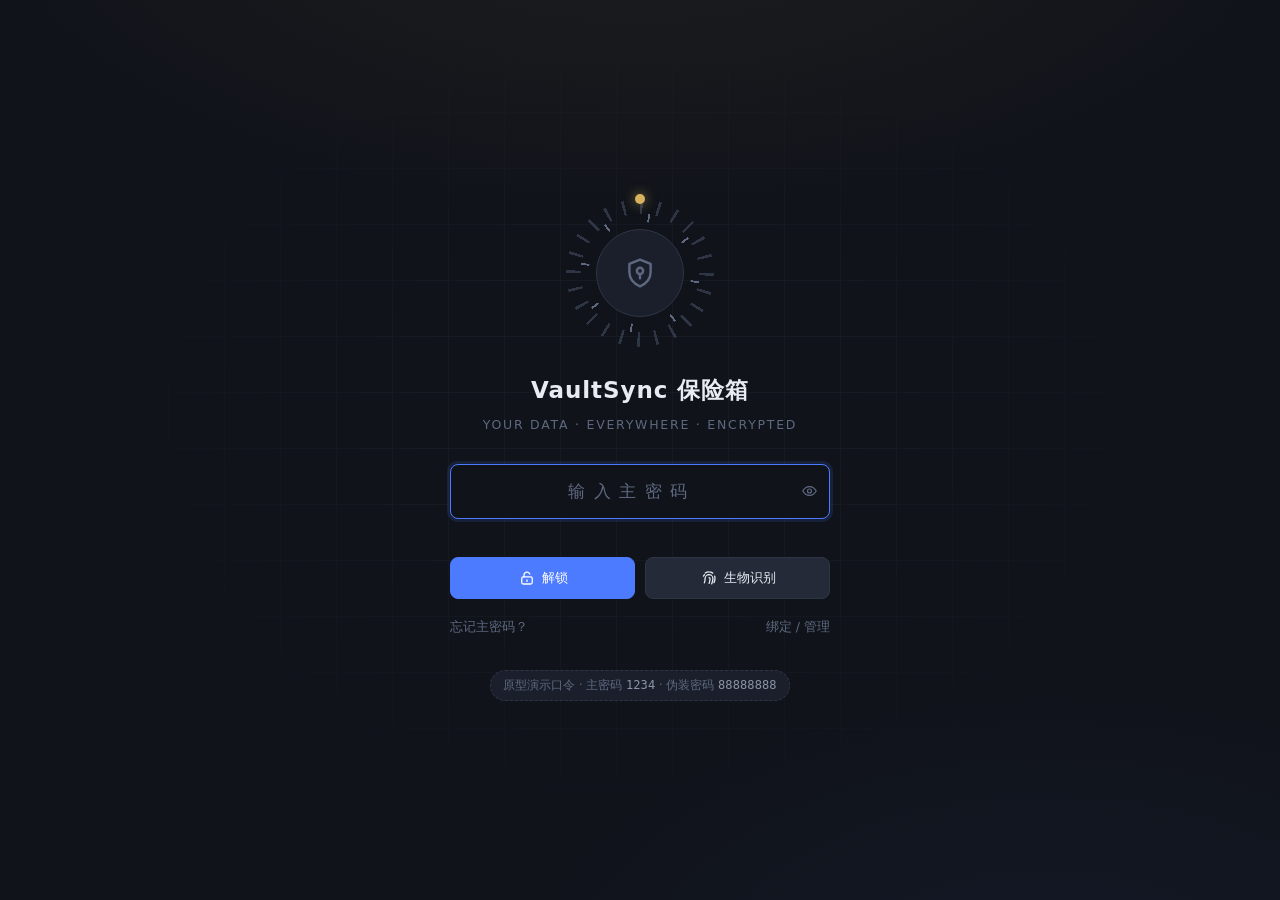
==== prototype/index.html @ 481bcc01 "feat(prototype): 桌面端高保真原型（HTML+CSS+JS 纯静态 Mock，53 枚 SVG 图标库）" ====
<!DOCTYPE html>
<html lang="zh-CN">
<head>
<meta charset="UTF-8">
<meta name="viewport" content="width=device-width, initial-scale=1.0">
<title>VaultSync · 桌面端原型</title>
<link rel="stylesheet" href="styles.css">
</head>
<body data-theme="dark">

<!-- ============ 图标库（线性风格） ============ -->
<svg xmlns="http://www.w3.org/2000/svg" style="display:none">
  <defs>
    <symbol id="i-logo" viewBox="0 0 24 24" fill="none" stroke="currentColor" stroke-width="1.7" stroke-linecap="round" stroke-linejoin="round"><path d="M12 2.5 4.5 5.5v6c0 4.6 3.2 8 7.5 10 4.3-2 7.5-5.4 7.5-10v-6L12 2.5z"/><circle cx="12" cy="10.5" r="2.2"/><path d="M12 12.7v3"/></symbol>
    <symbol id="i-vault" viewBox="0 0 24 24" fill="none" stroke="currentColor" stroke-width="1.7" stroke-linecap="round" stroke-linejoin="round"><rect x="3" y="4" width="18" height="16" rx="2.5"/><circle cx="11" cy="12" r="3.4"/><path d="M11 10.4v1.6l1.2 1.2M18.5 9v6"/></symbol>
    <symbol id="i-devices" viewBox="0 0 24 24" fill="none" stroke="currentColor" stroke-width="1.7" stroke-linecap="round" stroke-linejoin="round"><rect x="3" y="4.5" width="13" height="9.5" rx="1.8"/><path d="M7.5 18h4M9.5 14v4"/><rect x="17" y="9" width="4.5" height="9.5" rx="1.4"/></symbol>
    <symbol id="i-sync" viewBox="0 0 24 24" fill="none" stroke="currentColor" stroke-width="1.7" stroke-linecap="round" stroke-linejoin="round"><path d="M19.5 12a7.5 7.5 0 0 1-13 5.1M4.5 12a7.5 7.5 0 0 1 13-5.1"/><path d="M17.5 3.5v3.4h-3.4M6.5 20.5v-3.4h3.4"/></symbol>
    <symbol id="i-shield" viewBox="0 0 24 24" fill="none" stroke="currentColor" stroke-width="1.7" stroke-linecap="round" stroke-linejoin="round"><path d="M12 2.5 4.5 5.5v6c0 4.6 3.2 8 7.5 10 4.3-2 7.5-5.4 7.5-10v-6L12 2.5z"/><path d="m8.8 11.8 2.2 2.2 4.2-4.4"/></symbol>
    <symbol id="i-gear" viewBox="0 0 24 24" fill="none" stroke="currentColor" stroke-width="1.7" stroke-linecap="round" stroke-linejoin="round"><circle cx="12" cy="12" r="3"/><path d="M19 12a7 7 0 0 0-.14-1.4l2-1.55-2-3.46-2.36.95a7 7 0 0 0-2.42-1.4L13.7 2.6h-3.4l-.38 2.54a7 7 0 0 0-2.42 1.4l-2.36-.95-2 3.46 2 1.55A7 7 0 0 0 5 12c0 .48.05.94.14 1.4l-2 1.55 2 3.46 2.36-.95a7 7 0 0 0 2.42 1.4l.38 2.54h3.4l.38-2.54a7 7 0 0 0 2.42-1.4l2.36.95 2-3.46-2-1.55c.09-.46.14-.92.14-1.4z"/></symbol>
    <symbol id="i-search" viewBox="0 0 24 24" fill="none" stroke="currentColor" stroke-width="1.7" stroke-linecap="round" stroke-linejoin="round"><circle cx="11" cy="11" r="6.5"/><path d="m20 20-4.4-4.4"/></symbol>
    <symbol id="i-grid" viewBox="0 0 24 24" fill="none" stroke="currentColor" stroke-width="1.7" stroke-linejoin="round"><rect x="4" y="4" width="7" height="7" rx="1.4"/><rect x="13" y="4" width="7" height="7" rx="1.4"/><rect x="4" y="13" width="7" height="7" rx="1.4"/><rect x="13" y="13" width="7" height="7" rx="1.4"/></symbol>
    <symbol id="i-list" viewBox="0 0 24 24" fill="none" stroke="currentColor" stroke-width="1.7" stroke-linecap="round"><path d="M9 6h11M9 12h11M9 18h11"/><circle cx="4.6" cy="6" r="1" fill="currentColor" stroke="none"/><circle cx="4.6" cy="12" r="1" fill="currentColor" stroke="none"/><circle cx="4.6" cy="18" r="1" fill="currentColor" stroke="none"/></symbol>
    <symbol id="i-split" viewBox="0 0 24 24" fill="none" stroke="currentColor" stroke-width="1.7" stroke-linejoin="round"><rect x="3.5" y="4.5" width="17" height="15" rx="2"/><path d="M10 4.5v15"/></symbol>
    <symbol id="i-plus" viewBox="0 0 24 24" fill="none" stroke="currentColor" stroke-width="1.7" stroke-linecap="round"><path d="M12 5v14M5 12h14"/></symbol>
    <symbol id="i-dots" viewBox="0 0 24 24" fill="currentColor"><circle cx="5.5" cy="12" r="1.5"/><circle cx="12" cy="12" r="1.5"/><circle cx="18.5" cy="12" r="1.5"/></symbol>
    <symbol id="i-close" viewBox="0 0 24 24" fill="none" stroke="currentColor" stroke-width="1.7" stroke-linecap="round"><path d="m6 6 12 12M18 6 6 18"/></symbol>
    <symbol id="i-check" viewBox="0 0 24 24" fill="none" stroke="currentColor" stroke-width="1.7" stroke-linecap="round" stroke-linejoin="round"><path d="m5 12.5 4.5 4.5L19 7.5"/></symbol>
    <symbol id="i-chev-r" viewBox="0 0 24 24" fill="none" stroke="currentColor" stroke-width="1.7" stroke-linecap="round" stroke-linejoin="round"><path d="m9 5.5 6.5 6.5L9 18.5"/></symbol>
    <symbol id="i-chev-d" viewBox="0 0 24 24" fill="none" stroke="currentColor" stroke-width="1.7" stroke-linecap="round" stroke-linejoin="round"><path d="m5.5 9 6.5 6.5L18.5 9"/></symbol>
    <symbol id="i-up" viewBox="0 0 24 24" fill="none" stroke="currentColor" stroke-width="1.7" stroke-linecap="round" stroke-linejoin="round"><path d="M12 19V5m0 0-6 6m6-6 6 6"/></symbol>
    <symbol id="i-down" viewBox="0 0 24 24" fill="none" stroke="currentColor" stroke-width="1.7" stroke-linecap="round" stroke-linejoin="round"><path d="M12 5v14m0 0 6-6m-6 6-6-6"/></symbol>
    <symbol id="i-lock" viewBox="0 0 24 24" fill="none" stroke="currentColor" stroke-width="1.7" stroke-linecap="round" stroke-linejoin="round"><rect x="5" y="10.5" width="14" height="9.5" rx="2"/><path d="M8 10.5V8a4 4 0 0 1 8 0v2.5M12 14.5v2"/></symbol>
    <symbol id="i-unlock" viewBox="0 0 24 24" fill="none" stroke="currentColor" stroke-width="1.7" stroke-linecap="round" stroke-linejoin="round"><rect x="5" y="10.5" width="14" height="9.5" rx="2"/><path d="M8 10.5V8a4 4 0 0 1 7.8-1.2M12 14.5v2"/></symbol>
    <symbol id="i-key" viewBox="0 0 24 24" fill="none" stroke="currentColor" stroke-width="1.7" stroke-linecap="round" stroke-linejoin="round"><circle cx="8" cy="14" r="4.2"/><path d="m11.2 10.8 8.3-8.3M16 6l2.6 2.6M13.5 8.5l2.3 2.3"/></symbol>
    <symbol id="i-finger" viewBox="0 0 24 24" fill="none" stroke="currentColor" stroke-width="1.7" stroke-linecap="round" stroke-linejoin="round"><path d="M7 5.4A8 8 0 0 1 12 3.8c1.9 0 3.6.64 5 1.7"/><path d="M4.6 9.5A9.4 9.4 0 0 1 6 7.6M19.5 9.6A8 8 0 0 1 20 12c0 2.5-.5 4.4-1.4 6.2"/><path d="M12 7.6c-2.9 0-5.2 2.3-5.2 5.2 0 2-.3 3.9-1 5.6"/><path d="M12 7.6c2.9 0 5.2 2.3 5.2 5.2 0 3-.6 5-1.6 7"/><path d="M12 11.4c.8 0 1.4.6 1.4 1.4 0 2.6-.5 4.6-1.3 6.4"/></symbol>
    <symbol id="i-eye" viewBox="0 0 24 24" fill="none" stroke="currentColor" stroke-width="1.7" stroke-linecap="round" stroke-linejoin="round"><path d="M2.5 12S6 5.8 12 5.8 21.5 12 21.5 12 18 18.2 12 18.2 2.5 12 2.5 12z"/><circle cx="12" cy="12" r="2.8"/></symbol>
    <symbol id="i-eye-off" viewBox="0 0 24 24" fill="none" stroke="currentColor" stroke-width="1.7" stroke-linecap="round" stroke-linejoin="round"><path d="M4 4.5 20 19.5M9.9 6.2A9.6 9.6 0 0 1 12 5.8c6 0 9.5 6.2 9.5 6.2a17 17 0 0 1-3.3 3.9M6 8A16 16 0 0 0 2.5 12S6 18.2 12 18.2c1.2 0 2.3-.25 3.3-.66"/><path d="M9.9 9.9a2.9 2.9 0 0 0 4.1 4.1"/></symbol>
    <symbol id="i-qr" viewBox="0 0 24 24" fill="none" stroke="currentColor" stroke-width="1.7" stroke-linejoin="round"><rect x="4" y="4" width="6.5" height="6.5" rx="1"/><rect x="13.5" y="4" width="6.5" height="6.5" rx="1"/><rect x="4" y="13.5" width="6.5" height="6.5" rx="1"/><path d="M13.5 13.5h3v3h-3zM17.5 17.5h2.5v2.5h-2.5zM13.5 20h1M20 13.5h.5"/></symbol>
    <symbol id="i-file" viewBox="0 0 24 24" fill="none" stroke="currentColor" stroke-width="1.7" stroke-linecap="round" stroke-linejoin="round"><path d="M6 3.5h8L19 8.5v12H6v-17z"/><path d="M13.5 3.5v5.5H19"/></symbol>
    <symbol id="i-folder" viewBox="0 0 24 24" fill="none" stroke="currentColor" stroke-width="1.7" stroke-linecap="round" stroke-linejoin="round"><path d="M3.5 6.5c0-1.1.9-2 2-2h4l2 2.5h7c1.1 0 2 .9 2 2v9c0 1.1-.9 2-2 2h-13c-1.1 0-2-.9-2-2v-11.5z"/></symbol>
    <symbol id="i-img" viewBox="0 0 24 24" fill="none" stroke="currentColor" stroke-width="1.7" stroke-linecap="round" stroke-linejoin="round"><rect x="3.5" y="4.5" width="17" height="15" rx="2"/><circle cx="9" cy="10" r="1.7"/><path d="m5 18 5-5 3.5 3.5L16.5 13l4 4.5"/></symbol>
    <symbol id="i-zip" viewBox="0 0 24 24" fill="none" stroke="currentColor" stroke-width="1.7" stroke-linecap="round" stroke-linejoin="round"><rect x="4" y="3.5" width="16" height="17" rx="2"/><path d="M12 3.5v3m0 2.5v2m0 2.5v1M10.5 16.5h3v3h-3z"/></symbol>
    <symbol id="i-doc" viewBox="0 0 24 24" fill="none" stroke="currentColor" stroke-width="1.7" stroke-linecap="round" stroke-linejoin="round"><path d="M6 3.5h8L19 8.5v12H6v-17z"/><path d="M9 12h6M9 15.5h6M9 8.5h2"/></symbol>
    <symbol id="i-pdf" viewBox="0 0 24 24" fill="none" stroke="currentColor" stroke-width="1.7" stroke-linecap="round" stroke-linejoin="round"><path d="M6 3.5h8L19 8.5v12H6v-17z"/><path d="M9 16.5c2.5-.5 5-2.5 6-6.5.6-2.4-.8-3-1.6-2.2-1.4 1.4.3 5.9 3.1 7.2 1.3.6 2-.2 1.5-1"/></symbol>
    <symbol id="i-video" viewBox="0 0 24 24" fill="none" stroke="currentColor" stroke-width="1.7" stroke-linejoin="round"><rect x="3.5" y="5.5" width="12" height="13" rx="2"/><path d="m15.5 10.5 5-3v9l-5-3"/></symbol>
    <symbol id="i-txt" viewBox="0 0 24 24" fill="none" stroke="currentColor" stroke-width="1.7" stroke-linecap="round" stroke-linejoin="round"><path d="M6 3.5h8L19 8.5v12H6v-17z"/><path d="M9 8.5h6M9 12h6M9 15.5h3.5"/></symbol>
    <symbol id="i-share" viewBox="0 0 24 24" fill="none" stroke="currentColor" stroke-width="1.7" stroke-linecap="round" stroke-linejoin="round"><circle cx="6" cy="12" r="2.6"/><circle cx="17.5" cy="5.5" r="2.6"/><circle cx="17.5" cy="18.5" r="2.6"/><path d="m8.4 10.7 6.8-3.9M8.4 13.3l6.8 3.9"/></symbol>
    <symbol id="i-flame" viewBox="0 0 24 24" fill="none" stroke="currentColor" stroke-width="1.7" stroke-linecap="round" stroke-linejoin="round"><path d="M12 3s5.5 4.2 5.5 9.5a5.5 5.5 0 0 1-11 0c0-2 1-3.9 2.2-5.4.3 1.2 1 2.2 2 2.4C10.2 7.6 10.8 5 12 3z"/><path d="M12 21a5.5 5.5 0 0 1-3.2-1"/></symbol>
    <symbol id="i-trash" viewBox="0 0 24 24" fill="none" stroke="currentColor" stroke-width="1.7" stroke-linecap="round" stroke-linejoin="round"><path d="M4.5 6.5h15M9.5 6.5V5a1.5 1.5 0 0 1 1.5-1.5h2A1.5 1.5 0 0 1 14.5 5v1.5M6.5 6.5 7.4 19a1.8 1.8 0 0 0 1.8 1.6h5.6A1.8 1.8 0 0 0 16.6 19l.9-12.5"/><path d="M10 10.5v6M14 10.5v6"/></symbol>
    <symbol id="i-tag" viewBox="0 0 24 24" fill="none" stroke="currentColor" stroke-width="1.7" stroke-linecap="round" stroke-linejoin="round"><path d="m3.5 12.5 8-8.5H20v8.5l-8.5 8a2 2 0 0 1-2.8 0l-5.2-5.2a2 2 0 0 1 0-2.8z"/><circle cx="15.5" cy="8.5" r="1.4"/></symbol>
    <symbol id="i-clock" viewBox="0 0 24 24" fill="none" stroke="currentColor" stroke-width="1.7" stroke-linecap="round" stroke-linejoin="round"><circle cx="12" cy="12" r="8.5"/><path d="M12 7.5V12l3 2.5"/></symbol>
    <symbol id="i-wifi" viewBox="0 0 24 24" fill="none" stroke="currentColor" stroke-width="1.7" stroke-linecap="round" stroke-linejoin="round"><path d="M4 9.5a12 12 0 0 1 16 0M7 13a8 8 0 0 1 10 0M10 16.5a4 4 0 0 1 4 0"/><circle cx="12" cy="19.3" r="1" fill="currentColor" stroke="none"/></symbol>
    <symbol id="i-bell" viewBox="0 0 24 24" fill="none" stroke="currentColor" stroke-width="1.7" stroke-linecap="round" stroke-linejoin="round"><path d="M6 9.5a6 6 0 0 1 12 0c0 4 1.5 5.5 1.5 5.5h-15S6 13.5 6 9.5z"/><path d="M10 18.5a2 2 0 0 0 4 0"/></symbol>
    <symbol id="i-warn" viewBox="0 0 24 24" fill="none" stroke="currentColor" stroke-width="1.7" stroke-linecap="round" stroke-linejoin="round"><path d="M12 3.5 22 20H2L12 3.5z"/><path d="M12 9.5v5M12 17.2v.3"/></symbol>
    <symbol id="i-oct" viewBox="0 0 24 24" fill="none" stroke="currentColor" stroke-width="1.7" stroke-linecap="round" stroke-linejoin="round"><path d="M8.2 3.5h7.6L20.5 8.2v7.6l-4.7 4.7H8.2l-4.7-4.7V8.2L8.2 3.5z"/><path d="M12 8v4.5M12 15.8v.3"/></symbol>
    <symbol id="i-info" viewBox="0 0 24 24" fill="none" stroke="currentColor" stroke-width="1.7" stroke-linecap="round" stroke-linejoin="round"><circle cx="12" cy="12" r="8.5"/><path d="M12 11v5M12 7.8v.3"/></symbol>
    <symbol id="i-edit" viewBox="0 0 24 24" fill="none" stroke="currentColor" stroke-width="1.7" stroke-linecap="round" stroke-linejoin="round"><path d="M14.5 5.5 18.5 9.5 8.5 19.5H4.5v-4L14.5 5.5zM13 7l4 4"/></symbol>
    <symbol id="i-history" viewBox="0 0 24 24" fill="none" stroke="currentColor" stroke-width="1.7" stroke-linecap="round" stroke-linejoin="round"><path d="M4 12a8 8 0 1 1 2.3 5.6M4 12l-1.5-1.5M4 12l1.5-1.5"/><path d="M12 8v4l2.8 2"/></symbol>
    <symbol id="i-pc" viewBox="0 0 24 24" fill="none" stroke="currentColor" stroke-width="1.7" stroke-linecap="round" stroke-linejoin="round"><rect x="3.5" y="4.5" width="17" height="11" rx="1.8"/><path d="M8.5 19.5h7M12 15.5v4"/></symbol>
    <symbol id="i-phone" viewBox="0 0 24 24" fill="none" stroke="currentColor" stroke-width="1.7" stroke-linecap="round" stroke-linejoin="round"><rect x="7" y="3" width="10" height="18" rx="2.2"/><path d="M11 17.8h2"/></symbol>
    <symbol id="i-drive" viewBox="0 0 24 24" fill="none" stroke="currentColor" stroke-width="1.7" stroke-linecap="round" stroke-linejoin="round"><rect x="4" y="9" width="16" height="7" rx="2"/><path d="M7 4.5h10l3 4.5M4.5 12.5h4M16 12.5h.5"/></symbol>
    <symbol id="i-stego" viewBox="0 0 24 24" fill="none" stroke="currentColor" stroke-width="1.7" stroke-linecap="round" stroke-linejoin="round"><rect x="3.5" y="4.5" width="17" height="15" rx="2"/><circle cx="9" cy="10" r="1.6"/><path d="m5 18 5-5 3.5 3.5L16.5 13l4 4.5"/><path d="M13 6.5h5M13 9h3.5" opacity=".6"/></symbol>
    <symbol id="i-globe" viewBox="0 0 24 24" fill="none" stroke="currentColor" stroke-width="1.7" stroke-linecap="round" stroke-linejoin="round"><circle cx="12" cy="12" r="8.5"/><path d="M3.5 12h17M12 3.5c2.5 2.3 3.8 5.2 3.8 8.5s-1.3 6.2-3.8 8.5c-2.5-2.3-3.8-5.2-3.8-8.5s1.3-6.2 3.8-8.5z"/></symbol>
    <symbol id="i-pause" viewBox="0 0 24 24" fill="none" stroke="currentColor" stroke-width="1.7" stroke-linecap="round"><path d="M9 5.5v13M15 5.5v13"/></symbol>
    <symbol id="i-play" viewBox="0 0 24 24" fill="none" stroke="currentColor" stroke-width="1.7" stroke-linejoin="round"><path d="M7.5 5.5v13l10-6.5-10-6.5z"/></symbol>
    <symbol id="i-x" viewBox="0 0 24 24" fill="none" stroke="currentColor" stroke-width="1.7" stroke-linecap="round"><path d="M7 7l10 10M17 7 7 17"/></symbol>
  </defs>
</svg>

<!-- ============ 锁屏 ============ -->
<div class="screen on" id="scr-lock">
  <div class="lock" id="lockBox">
    <div class="lock-core">
      <div class="dial">
        <div class="notch"></div>
        <div class="ring"></div>
        <div class="ring2"></div>
        <div class="core"><svg><use href="#i-logo"/></svg></div>
      </div>
      <h1>VaultSync 保险箱</h1>
      <div class="slogan">Your Data · Everywhere · Encrypted</div>
      <div class="pw-wrap">
        <input class="input" id="lockPw" type="password" placeholder="输入主密码" autocomplete="off">
        <svg class="eye" id="lockEye"><use href="#i-eye"/></svg>
      </div>
      <div class="err" id="lockErr"></div>
      <div class="actions">
        <button class="btn primary" id="btnUnlock"><svg class="ic"><use href="#i-unlock"/></svg>解锁</button>
        <button class="btn" id="btnBio" title="生物识别解锁（Windows Hello）"><svg class="ic"><use href="#i-finger"/></svg>生物识别</button>
      </div>
      <div class="aux">
        <button id="btnRecover">忘记主密码？</button>
        <button id="btnManage">绑定 / 管理</button>
      </div>
      <div class="hint-chip">原型演示口令 · 主密码 <span class="mono">1234</span> · 伪装密码 <span class="mono">88888888</span></div>
    </div>
  </div>
</div>

<!-- ============ 主壳层 ============ -->
<div class="screen" id="scr-app">
  <div class="app">
    <!-- 侧边栏 -->
    <aside class="sidebar">
      <div class="side-logo">
        <div class="mark"><svg><use href="#i-logo"/></svg></div>
        <div><b>VaultSync</b><span class="small t3">V0.2 · 桌面端</span></div>
      </div>
      <nav class="side-nav">
        <div class="nav-sec">空间</div>
        <button class="nav-item active" data-page="vault"><svg class="ic"><use href="#i-vault"/></svg><span>保险箱</span></button>
        <button class="nav-item" data-page="devices"><svg class="ic"><use href="#i-devices"/></svg><span>设备</span><em class="nav-badge" id="navDevBadge" style="display:none">1</em></button>
        <button class="nav-item" data-page="sync"><svg class="ic"><use href="#i-sync"/></svg><span>同步</span><em class="nav-badge gold" id="navSyncBadge">1</em></button>
        <div class="nav-sec">管控</div>
        <button class="nav-item" data-page="security"><svg class="ic"><use href="#i-shield"/></svg><span>安全中心</span></button>
        <button class="nav-item hidden" data-page="stego" id="navStego"><svg class="ic"><use href="#i-stego"/></svg><span>隐写术</span></button>
        <button class="nav-item" data-page="settings"><svg class="ic"><use href="#i-gear"/></svg><span>设置</span></button>
      </nav>
      <div class="side-foot">
        <div class="storage">
          <div class="row"><span>加密存储</span><span id="storeTxt">42 GB / 92 GB</span></div>
          <div class="bar"><i id="storeBar"></i></div>
        </div>
        <button class="btn ghost sm block" id="btnLockNow"><svg class="ic"><use href="#i-lock"/></svg>立即锁定</button>
      </div>
    </aside>

    <!-- 主内容 -->
    <div class="main">
      <div class="topbar">
        <div class="tb-title" id="tbTitle">保险箱</div>
        <div class="tb-crumbs" id="tbCrumbs"></div>
        <div class="tb-spacer"></div>
        <div class="tb-search only-real">
          <svg><use href="#i-search"/></svg>
          <input class="input" id="gSearch" placeholder="搜索文件、标签、全文…" autocomplete="off">
          <kbd>Ctrl K</kbd>
          <div class="search-dd" id="searchDD"></div>
        </div>
        <div style="position:relative">
          <button class="iconbtn" id="btnNotif" title="通知"><svg class="ic"><use href="#i-bell"/></svg></button>
          <span style="position:absolute;top:5px;right:5px;width:7px;height:7px;border-radius:50%;background:var(--danger);display:none" id="notifDot"></span>
          <div class="dd" id="notifDD">
            <div class="dd-h"><span>通知</span><button class="small t2" id="btnNotifClear">全部已读</button></div>
            <div id="notifList"></div>
          </div>
        </div>
      </div>

      <div class="content">
        <!-- ========== 保险箱 ========== -->
        <section class="page active" id="page-vault">
          <div class="toolbar">
            <div class="seg" id="viewSeg">
              <button data-view="grid" class="on"><svg><use href="#i-grid"/></svg>网格</button>
              <button data-view="list"><svg><use href="#i-list"/></svg>列表</button>
              <button data-view="split"><svg><use href="#i-split"/></svg>分栏</button>
            </div>
            <span class="badge info plain" id="selInfo" style="display:none"></span>
            <div class="tb-spacer"></div>
            <select class="select" id="selSort" style="width:130px">
              <option>按修改时间</option><option>按名称</option><option>按大小</option>
            </select>
            <button class="btn ghost" id="btnTags"><svg class="ic"><use href="#i-tag"/></svg>标签</button>
            <button class="btn ghost" id="btnNewFolder"><svg class="ic"><use href="#i-plus"/></svg>新建文件夹</button>
            <button class="btn primary" id="btnImport"><svg class="ic"><use href="#i-up"/></svg>导入文件</button>
          </div>
          <div class="splitwrap">
            <div class="tree" id="tree"></div>
            <div id="vaultMain"></div>
          </div>
        </section>

        <!-- ========== 设备 ========== -->
        <section class="page" id="page-devices">
          <div class="page-h">
            <div><h1>设备</h1><div class="sub" id="devSub">通过端到端加密信道与已配对设备同步</div></div>
            <div class="page-actions">
              <button class="btn ghost" id="btnManualAdd"><svg class="ic"><use href="#i-key"/></svg>手动添加</button>
              <button class="btn primary" id="btnPair"><svg class="ic"><use href="#i-plus"/></svg>配对新设备</button>
            </div>
          </div>
          <div id="pairBannerWrap"></div>
          <div class="dev-list" id="devList"></div>
        </section>

        <!-- ========== 同步 ========== -->
        <section class="page" id="page-sync">
          <div class="page-h">
            <div><h1>同步</h1><div class="sub" id="syncSub">增量同步 · 仅传输差异块</div></div>
            <div class="page-actions">
              <button class="btn ghost" id="btnSyncPause"><svg class="ic"><use href="#i-pause"/></svg>暂停同步</button>
              <button class="btn primary" id="btnSyncNow"><svg class="ic"><use href="#i-sync"/></svg>立即同步</button>
            </div>
          </div>
          <div id="syncStats" class="statgrid"></div>
          <div class="card">
            <div class="card-h"><h3>传输队列</h3><span class="small t3" id="xferSummary"></span></div>
            <div class="card-b" style="padding-top:4px">
              <div class="queuesec">进行中</div>
              <div class="xfer-list" id="xferActive"></div>
              <div class="queuesec">等待中</div>
              <div class="xfer-list" id="xferWaiting"></div>
              <div class="queuesec" style="color:var(--warn)">冲突</div>
              <div class="xfer-list" id="xferConflict"></div>
            </div>
          </div>
        </section>

        <!-- ========== 安全中心 ========== -->
        <section class="page" id="page-security">
          <div class="page-h">
            <div><h1>安全中心</h1><div class="sub">审计 · 检测 · 应急响应</div></div>
            <div class="page-actions"><span class="badge ok" style="font-size:12.5px;padding:5px 13px">整体状态：正常</span></div>
          </div>
          <div class="secgrid" id="detectGrid"></div>
          <div class="card" style="margin-bottom:var(--sp-4)">
            <div class="card-h">
              <h3>审计日志</h3>
              <div style="display:flex;gap:8px">
                <button class="btn ghost sm" id="btnAuditVerify"><svg class="ic"><use href="#i-check"/></svg>校验审计链</button>
                <button class="btn ghost sm" id="btnAuditExport"><svg class="ic"><use href="#i-share"/></svg>导出</button>
              </div>
            </div>
            <div class="card-b">
              <div class="audit-filters" id="auditChips"></div>
              <table class="audit-table">
                <thead><tr><th style="width:150px">时间</th><th style="width:90px">类别</th><th>动作 / 对象</th><th style="width:110px">来源设备</th><th style="width:80px">结果</th><th style="width:130px">链哈希</th></tr></thead>
                <tbody id="auditBody"></tbody>
              </table>
            </div>
          </div>
          <div class="secgrid" style="grid-template-columns:1fr 1fr">
            <div class="card pad stego-card" id="stegoCard">
              <div style="display:flex;align-items:center;gap:12px">
                <div class="modal-head" style="padding:0"><div class="mic enc"><svg><use href="#i-stego"/></svg></div></div>
                <div style="flex:1"><b style="font-size:13.5px">隐写术引擎</b><div class="small t2" id="stegoStateTxt">默认隐藏 · 图片 LSB 隐蔽存储</div></div>
                <button class="btn sm" id="btnStegoEnable">启用</button>
              </div>
            </div>
            <div class="card pad wipe-card">
              <div style="display:flex;align-items:center;gap:12px">
                <div class="modal-head" style="padding:0"><div class="mic danger"><svg><use href="#i-oct"/></svg></div></div>
                <div style="flex:1"><b style="font-size:13.5px">紧急销毁</b><div class="small t2">本地 / 远程 / 全设备联动 · 加密擦除</div></div>
                <button class="btn danger sm" id="btnWipe">立即销毁</button>
              </div>
            </div>
          </div>
        </section>

        <!-- ========== 隐写术 ========== -->
        <section class="page" id="page-stego">
          <div class="page-h">
            <div><h1>隐写术引擎</h1><div class="sub">加密之上的隐蔽 · AES-256-GCM 密文嵌入图片 LSB</div></div>
            <div class="page-actions"><span class="badge enc">已启用</span></div>
          </div>
          <div class="stego-grid">
            <div class="stego-tile" id="tileEmbed">
              <div class="tic"><svg><use href="#i-img"/></svg></div>
              <b>隐写导入（嵌入）</b>
              <p>将保险箱中已加密的文件嵌入普通图片，图片外观无可见变化。</p>
            </div>
            <div class="stego-tile" id="tileExtract">
              <div class="tic"><svg><use href="#i-search"/></svg></div>
              <b>隐写提取（取出）</b>
              <p>从携带隐藏数据的图片中提取密文帧，解密还原原始文件。</p>
            </div>
          </div>
          <div class="card pad" style="margin-top:var(--sp-3)">
            <b style="font-size:13.5px">容量参考</b>
            <div class="small t2" style="margin:4px 0 10px">1920×1080 图片约可承载 760 KB 密文；更大文件自动分割嵌入多张图片。</div>
            <div class="cap-wall" id="capWall"></div>
            <div class="legend" style="margin-top:8px"><span><i style="background:var(--enc)"></i>已用容量</span><span><i style="background:var(--enc-soft)"></i>单图剩余</span><span><i style="background:var(--surface-alt)"></i>未使用图片</span></div>
          </div>
        </section>

        <!-- ========== 设置 ========== -->
        <section class="page" id="page-settings">
          <div class="page-h"><div><h1>设置</h1><div class="sub">安全 · 落锁 · 同步 · 外观</div></div></div>

          <div class="acc open">
            <button class="acc-head"><div class="aic"><svg><use href="#i-key"/></svg></div><div><b>主密码管理</b><span class="small">修改密码仅重新包装主密钥，数据零重加密</span></div><svg class="ic chev"><use href="#i-chev-r"/></svg></button>
            <div class="acc-body">
              <div class="row-setting"><div class="rs-main"><b>修改主密码</b><span class="small">毫秒级完成，不影响已加密文件与同步</span></div><button class="btn sm" id="btnChangePw">修改</button></div>
              <div class="row-setting"><div class="rs-main"><b>忘记主密码</b><span class="small">安全重置流程，需已配对设备授权</span></div><button class="btn sm ghost" id="btnRecoverCfg">查看流程</button></div>
            </div>
          </div>

          <div class="acc">
            <button class="acc-head"><div class="aic"><svg><use href="#i-finger"/></svg></div><div><b>生物识别</b><span class="small" id="bioStateTxt">未绑定 · 主密码始终可用</span></div><svg class="ic chev"><use href="#i-chev-r"/></svg></button>
            <div class="acc-body">
              <div class="row-setting"><div class="rs-main"><b>Windows Hello 指纹</b><span class="small">密钥由平台安全区托管，本应用不接触生物特征</span></div><label class="switch"><input type="checkbox" id="swBio"><span class="track"></span><span class="thumb"></span></label></div>
              <div class="modal-note warn" style="margin-top:10px"><svg><use href="#i-warn"/></svg><span>安全区重置后生物识别副本自动失效，主密码路径不受影响。</span></div>
            </div>
          </div>

          <div class="acc">
            <button class="acc-head"><div class="aic"><svg><use href="#i-clock"/></svg></div><div><b>自动落锁</b><span class="small">空闲 / 离开应用 / 锁屏 / 异地检测</span></div><svg class="ic chev"><use href="#i-chev-r"/></svg></button>
            <div class="acc-body">
              <div class="row-setting"><div class="rs-main"><b>空闲超时</b><span class="small">无操作后自动锁定</span></div>
                <select class="select"><option>1 分钟</option><option selected>5 分钟</option><option>15 分钟</option><option>30 分钟</option></select></div>
              <div class="row-setting"><div class="rs-main"><b>离开应用立即锁定</b></div><label class="switch"><input type="checkbox" checked><span class="track"></span><span class="thumb"></span></label></div>
              <div class="row-setting"><div class="rs-main"><b>系统锁屏时锁定</b></div><label class="switch"><input type="checkbox" checked><span class="track"></span><span class="thumb"></span></label></div>
              <div class="row-setting"><div class="rs-main"><b>异地检测异常时锁定</b><span class="small">联动安全中心告警</span></div><label class="switch"><input type="checkbox" checked><span class="track"></span><span class="thumb"></span></label></div>
            </div>
          </div>

          <div class="acc">
            <button class="acc-head"><div class="aic"><svg><use href="#i-eye-off"/></svg></div><div><b>伪装入口</b><span class="small">胁迫场景下输入伪装密码进入独立伪空间</span></div><svg class="ic chev"><use href="#i-chev-r"/></svg></button>
            <div class="acc-body">
              <div class="row-setting"><div class="rs-main"><b>伪装密码</b><span class="small" id="dummyStateTxt">未设置</span></div><button class="btn sm" id="btnDummyCfg">配置</button></div>
              <div class="row-setting"><div class="rs-main"><b>伪空间</b><span class="small">独立主密钥与保险箱文件，结构与真空间一致</span></div><button class="btn sm ghost" id="btnEnterDummy">进入演示</button></div>
              <div class="modal-note info" style="margin-top:10px"><svg><use href="#i-info"/></svg><span>进入伪空间仅记录"进入了挂锁门"，不泄露真伪判断。</span></div>
            </div>
          </div>

          <div class="acc">
            <button class="acc-head"><div class="aic"><svg><use href="#i-sync"/></svg></div><div><b>同步策略</b><span class="small" id="policyStateTxt">时段 09:00–18:00 · WiFi 仅同步大文件</span></div><svg class="ic chev"><use href="#i-chev-r"/></svg></button>
            <div class="acc-body">
              <div class="row-setting"><div class="rs-main"><b>带宽 / 时段 / 过滤</b><span class="small">选择性同步：文件夹、大小、网络、设备</span></div><button class="btn sm" id="btnPolicyCfg">配置</button></div>
            </div>
          </div>

          <div class="acc">
            <button class="acc-head"><div class="aic"><svg><use href="#i-globe"/></svg></div><div><b>外观与语言</b><span class="small">主题 · 语言</span></div><svg class="ic chev"><use href="#i-chev-r"/></svg></button>
            <div class="acc-body">
              <div class="row-setting"><div class="rs-main"><b>主题</b></div>
                <select class="select" id="selTheme"><option value="dark" selected>深色（默认）</option><option value="light">浅色</option></select></div>
              <div class="row-setting"><div class="rs-main"><b>语言</b></div>
                <select class="select"><option selected>简体中文</option><option>English</option></select></div>
            </div>
          </div>

          <div class="acc">
            <button class="acc-head"><div class="aic"><svg><use href="#i-info"/></svg></div><div><b>关于</b><span class="small">版本与设计文档</span></div><svg class="ic chev"><use href="#i-chev-r"/></svg></button>
            <div class="acc-body">
              <div class="kv" style="margin-bottom:0">
                <dt>版本</dt><dd>V0.2 原型（HTML 演示）</dd>
                <dt>引擎</dt><dd>vault-core / vault-crypto <span class="t3">（本原型未接入）</span></dd>
                <dt>设计文档</dt><dd class="mono">docs/03-前端设计.md</dd>
              </div>
            </div>
          </div>
        </section>
      </div>
    </div>
  </div>
</div>

<!-- ============ 弹窗：文件详情 ============ -->
<div class="overlay" id="ov-fileinfo"><div class="modal lg" id="m-fileinfo">
  <div class="modal-head"><div class="mic blue" id="dfMic"><svg><use href="#i-file"/></svg></div><div><h2 id="dfName">文件</h2><p id="dfSub"></p></div><button class="iconbtn" data-close><svg class="ic"><use href="#i-close"/></svg></button></div>
  <div class="modal-body">
    <div class="preview-box" id="dfPreview"><svg><use href="#i-img"/></svg><span class="small">加密缩略图 · 解锁后解密预览</span></div>
    <dl class="kv" id="dfKv"></dl>
    <div class="m-sec">标签</div>
    <div class="chip-row" id="dfTags"></div>
    <div class="m-sec">加密信息</div>
    <dl class="kv" id="dfEnc"></dl>
  </div>
  <div class="modal-foot" style="flex-wrap:wrap">
    <button class="btn primary sm" data-act="preview" data-fileonly><svg class="ic"><use href="#i-eye"/></svg>预览</button>
    <button class="btn sm" data-act="export" data-fileonly><svg class="ic"><use href="#i-down"/></svg>导出</button>
    <button class="btn sm" data-act="burn" data-fileonly><svg class="ic"><use href="#i-flame"/></svg>阅后即焚</button>
    <button class="btn sm" data-act="embed" data-fileonly><svg class="ic"><use href="#i-stego"/></svg>隐写嵌入</button>
    <button class="btn sm ghost" data-act="rename"><svg class="ic"><use href="#i-edit"/></svg>重命名</button>
    <button class="btn sm ghost" data-act="tag"><svg class="ic"><use href="#i-tag"/></svg>标签</button>
    <button class="btn sm danger-ghost" data-act="wipe"><svg class="ic"><use href="#i-trash"/></svg>安全擦除</button>
  </div>
</div></div>

<!-- ============ 弹窗：设备详情 ============ -->
<div class="overlay" id="ov-devinfo"><div class="modal md" id="m-devinfo">
  <div class="modal-head"><div class="mic blue"><svg><use href="#i-pc"/></svg></div><div><h2 id="dvName">设备</h2><p>设备详情与信道状态</p></div><button class="iconbtn" data-close><svg class="ic"><use href="#i-close"/></svg></button></div>
  <div class="modal-body">
    <dl class="kv" id="dvKv"></dl>
    <div class="m-sec">信道</div>
    <dl class="kv" id="dvChan"></dl>
    <div class="modal-note info"><svg><use href="#i-info"/></svg><span>传输信道 Noise 协议加密，数据块再经文件密钥 AEAD 加密，双保险。</span></div>
  </div>
  <div class="modal-foot">
    <button class="btn primary sm" id="btnDevSync"><svg class="ic"><use href="#i-sync"/></svg>立即同步</button>
    <button class="btn sm danger-ghost only-real" id="btnDevRemoteWipe"><svg class="ic"><use href="#i-oct"/></svg>远程销毁此设备</button>
    <button class="btn sm danger-ghost only-real" id="btnDevUnpair">解除配对</button>
  </div>
</div></div>

<!-- ============ 弹窗：单文件同步详情 ============ -->
<div class="overlay" id="ov-syncinfo"><div class="modal md" id="m-syncinfo">
  <div class="modal-head"><div class="mic blue"><svg><use href="#i-sync"/></svg></div><div><h2 id="dsName">同步详情</h2><p>块级增量传输</p></div><button class="iconbtn" data-close><svg class="ic"><use href="#i-close"/></svg></button></div>
  <div class="modal-body">
    <dl class="kv" id="dsKv"></dl>
    <div class="m-sec">块级增量（CDC · 平均 64KB）</div>
    <div class="blkgrid" id="dsBlocks"></div>
    <div class="legend" style="margin-top:6px"><span><i style="background:var(--ok)"></i>已传输校验</span><span><i style="background:var(--blue)"></i>传输中</span><span><i style="background:var(--surface-hover)"></i>对端已有 · 跳过</span><span><i style="background:var(--surface-alt)"></i>待传输</span></div>
    <div class="m-sec">断点续传</div>
    <div class="small t2" id="dsResume">—</div>
  </div>
</div></div>

<!-- ============ 弹窗：审计详情 ============ -->
<div class="overlay" id="ov-auditinfo"><div class="modal md" id="m-auditinfo">
  <div class="modal-head"><div class="mic gold"><svg><use href="#i-history"/></svg></div><div><h2>审计条目</h2><p>链式哈希防篡改</p></div><button class="iconbtn" data-close><svg class="ic"><use href="#i-close"/></svg></button></div>
  <div class="modal-body"><dl class="kv" id="daKv"></dl></div>
</div></div>

<!-- ============ 弹窗：导入 ============ -->
<div class="overlay" id="ov-import"><div class="modal md" id="m-import">
  <div class="modal-head"><div class="mic blue"><svg><use href="#i-up"/></svg></div><div><h2>导入文件</h2><p>流式读取 · CDC 分块 · AES-256-GCM 逐块加密</p></div><button class="iconbtn" data-close><svg class="ic"><use href="#i-close"/></svg></button></div>
  <div class="modal-body">
    <div class="dropzone" id="dz"><svg><use href="#i-up"/></svg><div><b>拖放文件到此处</b>，或点击选择</div><div class="small">单文件上限 2 GB · 大文件自动流式处理</div></div>
    <div class="import-queue" id="impQueue"></div>
    <div class="modal-note enc"><svg><use href="#i-lock"/></svg><span>导入完成后立即生成加密缩略图与全文索引（密文落盘）。</span></div>
  </div>
  <div class="modal-foot"><button class="btn ghost" data-close>取消</button><button class="btn primary" id="btnImpStart">选择文件（演示）</button></div>
</div></div>

<!-- ============ 弹窗：新建文件夹 ============ -->
<div class="overlay" id="ov-folder"><div class="modal sm" id="m-folder">
  <div class="modal-head"><div class="mic gold"><svg><use href="#i-folder"/></svg></div><div><h2>新建加密文件夹</h2><p>文件夹独立派生子密钥 FSK</p></div><button class="iconbtn" data-close><svg class="ic"><use href="#i-close"/></svg></button></div>
  <div class="modal-body"><div class="field"><label>名称</label><input class="input" id="inpFolderName" placeholder="例如：合同归档"></div></div>
  <div class="modal-foot"><button class="btn ghost" data-close>取消</button><button class="btn primary" id="btnFolderOk">创建</button></div>
</div></div>

<!-- ============ 弹窗：重命名 ============ -->
<div class="overlay" id="ov-rename"><div class="modal sm" id="m-rename">
  <div class="modal-head"><div class="mic blue"><svg><use href="#i-edit"/></svg></div><div><h2>重命名</h2><p>修改加密元数据中的文件名</p></div><button class="iconbtn" data-close><svg class="ic"><use href="#i-close"/></svg></button></div>
  <div class="modal-body"><div class="field"><label>新名称</label><input class="input" id="inpRename"></div></div>
  <div class="modal-foot"><button class="btn ghost" data-close>取消</button><button class="btn primary" id="btnRenameOk">保存</button></div>
</div></div>

<!-- ============ 弹窗：导出 ============ -->
<div class="overlay" id="ov-export"><div class="modal md" id="m-export">
  <div class="modal-head"><div class="mic blue"><svg><use href="#i-down"/></svg></div><div><h2>导出文件</h2><p>解密输出到明文 · 全程恒定内存</p></div><button class="iconbtn" data-close><svg class="ic"><use href="#i-close"/></svg></button></div>
  <div class="modal-body">
    <dl class="kv" id="exKv"></dl>
    <div class="field"><label>导出到</label><input class="input" id="inpExPath" value="D:\Export"></div>
    <div class="modal-note warn"><svg><use href="#i-warn"/></svg><span>导出产生的明文文件不再受保险箱保护，请自行妥善处理。</span></div>
  </div>
  <div class="modal-foot"><button class="btn ghost" data-close>取消</button><button class="btn primary" id="btnExportOk">解密并导出</button></div>
</div></div>

<!-- ============ 弹窗：安全擦除（单文件） ============ -->
<div class="overlay" id="ov-wipefile"><div class="modal md" id="m-wipefile">
  <div class="modal-head"><div class="mic danger"><svg><use href="#i-trash"/></svg></div><div><h2>安全擦除</h2><p>销毁文件密钥 FSKey 并摘除块清单</p></div><button class="iconbtn" data-close><svg class="ic"><use href="#i-close"/></svg></button></div>
  <div class="modal-body">
    <dl class="kv" id="wfKv"></dl>
    <div class="field"><label>擦除级别</label>
      <label class="radiocard"><input type="radio" name="wflevel" checked><span class="rdot"></span><span><b>加密擦除（推荐）</b><span class="small">密钥销毁后密文不可恢复，SSD 友好</span></span></label>
      <label class="radiocard"><input type="radio" name="wflevel"><span class="rdot"></span><span><b>加密擦除 + 介质覆写</b><span class="small">按介质类型兜底单次覆写 + TRIM</span></span></label>
    </div>
    <div class="field"><label id="wfPhraseLabel">输入文件名以确认</label><input class="input" id="inpWfPhrase" placeholder="输入完整文件名"></div>
    <div class="modal-note danger"><svg><use href="#i-oct"/></svg><span>擦除将同步传播到所有已配对设备，操作会记入审计日志。</span></div>
  </div>
  <div class="modal-foot"><button class="btn ghost" data-close>取消</button><button class="btn danger" id="btnWipeFileOk" disabled>确认擦除</button></div>
</div></div>

<!-- ============ 弹窗：阅后即焚分享 ============ -->
<div class="overlay" id="ov-burn"><div class="modal md" id="m-burn">
  <div class="modal-head"><div class="mic danger"><svg><use href="#i-flame"/></svg></div><div><h2>阅后即焚分享</h2><p>一次性 P2P 会话 · 对端打开后限时自动擦除</p></div><button class="iconbtn" data-close><svg class="ic"><use href="#i-close"/></svg></button></div>
  <div class="modal-body">
    <div class="wizard-pane on" id="burnPane1">
      <dl class="kv" id="burnKv"></dl>
      <div class="field"><label>对端打开后保留时长</label>
        <label class="radiocard"><input type="radio" name="burndur" checked><span class="rdot"></span><span><b>1 分钟</b><span class="small">默认 · 关闭文件亦立即擦除</span></span></label>
        <label class="radiocard"><input type="radio" name="burndur"><span class="rdot"></span><span><b>5 分钟</b></span></label>
      </div>
      <div class="field"><label>发送到</label><select class="select" id="burnTarget"><option>WorkBook-X1（在线）</option><option>Phone-01（离线 · 上线后送达）</option></select></div>
    </div>
    <div class="wizard-pane" id="burnPane2">
      <div class="field"><label>一次性分享会话</label><input class="input mono" id="burnCode" readonly></div>
      <div class="burnline">
        <div class="burnstep" id="bl1"><div class="bcol"><div class="bdot"><svg class="ic"><use href="#i-check"/></svg></div><div class="bline"></div></div><div class="btxt">会话已创建<b class="small t2" style="display:block">密钥仅存在于本次会话</b></div></div>
        <div class="burnstep" id="bl2"><div class="bcol"><div class="bdot"><svg class="ic"><use href="#i-sync"/></svg></div><div class="bline"></div></div><div class="btxt">等待对端接收…<b class="small t2" style="display:block">P2P 直连 · Noise 加密信道</b></div></div>
        <div class="burnstep" id="bl3"><div class="bcol"><div class="bdot"><svg class="ic"><use href="#i-down"/></svg></div><div class="bline"></div></div><div class="btxt">对端已接收并解密<b class="small t2" style="display:block">本端会话随之失效，不可复用</b></div></div>
        <div class="burnstep" id="bl4"><div class="bcol"><div class="bdot"><svg class="ic"><use href="#i-flame"/></svg></div><div class="bline" style="display:none"></div></div><div class="btxt">已阅后焚毁<b class="small t2" style="display:block">对端副本已安全擦除，无残留</b></div></div>
      </div>
    </div>
  </div>
  <div class="modal-foot" id="burnFoot"><button class="btn ghost" data-close>取消</button><button class="btn primary" id="btnBurnCreate">创建分享会话</button></div>
</div></div>

<!-- ============ 弹窗：配对向导 ============ -->
<div class="overlay" id="ov-pair"><div class="modal lg" id="m-pair">
  <div class="modal-head"><div class="mic gold"><svg><use href="#i-qr"/></svg></div><div><h2>配对新设备</h2><p>交换公钥 · 校验指纹 · 双向确认</p></div><button class="iconbtn" data-close><svg class="ic"><use href="#i-close"/></svg></button></div>
  <div class="steps">
    <div class="step cur" id="ps1"><span class="dot">1</span>选择方式</div><div class="step-line"></div>
    <div class="step" id="ps2"><span class="dot">2</span>指纹核验</div><div class="step-line"></div>
    <div class="step" id="ps3"><span class="dot">3</span>完成配对</div>
  </div>
  <div class="modal-body">
    <div class="wizard-pane on" id="pw1">
      <div class="seg" id="pairTabs" style="margin-bottom:14px">
        <button data-pt="qr" class="on"><svg><use href="#i-qr"/></svg>扫码</button>
        <button data-pt="invite"><svg><use href="#i-key"/></svg>邀请码</button>
        <button data-pt="manual"><svg><use href="#i-edit"/></svg>手动输入</button>
      </div>
      <div class="wizard-pane on" id="paneQr">
        <div class="qwrap">
          <div class="qbox" id="qrBox"></div>
          <div class="qmeta">用新设备扫描此二维码<span class="small t3">内容为公钥 + 设备 ID，不含敏感信息</span><span class="mono" id="qrPayload"></span></div>
        </div>
      </div>
      <div class="wizard-pane" id="paneInvite">
        <div class="field"><label>一次性邀请码（10 分钟内有效）</label>
          <input class="input mono" id="inviteCode" readonly style="font-size:16px;letter-spacing:.12em;text-align:center"></div>
        <div class="modal-note info"><svg><use href="#i-info"/></svg><span>在新设备输入此邀请码即可跨网络发起配对，用后即失效。</span></div>
      </div>
      <div class="wizard-pane" id="paneManual">
        <div class="field"><label>对端设备 ID</label><input class="input mono" id="inpDevId" placeholder="vs-8f3a…"></div>
        <div class="field"><label>对端公钥（Base64）</label><textarea class="input mono" id="inpDevKey" rows="3" placeholder="粘贴对端公钥"></textarea></div>
      </div>
    </div>
    <div class="wizard-pane" id="pw2">
      <p class="small t2" style="margin-bottom:4px">请在两台设备上分别核对以下指纹是否一致（公钥哈希前 8 字节）：</p>
      <div class="fpr">
        <div class="card"><div class="lab">本机 · DESKTOP-VAULT</div><div class="mono" id="fprA"></div></div>
        <div class="card"><div class="lab">对端 · LumiaDevice</div><div class="mono" id="fprB"></div></div>
      </div>
      <div class="modal-note warn"><svg><use href="#i-warn"/></svg><span>指纹不一致说明信道可能被劫持（MITM），请拒绝配对。</span></div>
    </div>
    <div class="wizard-pane" id="pw3" style="text-align:center;padding:26px 0">
      <div style="width:64px;height:64px;border-radius:20px;background:var(--ok-soft);color:var(--ok);display:flex;align-items:center;justify-content:center;margin:0 auto 16px"><svg style="width:30px;height:30px"><use href="#i-check"/></svg></div>
      <h2 style="font-size:16px;margin-bottom:6px">配对完成</h2>
      <p class="small t2">已建立长期加密信道 · 双方节点清单已更新 · 已记入审计</p>
    </div>
  </div>
  <div class="modal-foot">
    <button class="btn ghost" data-close>取消</button>
    <button class="btn primary" id="btnPairNext">下一步</button>
    <button class="btn gold" id="btnPairConfirm" style="display:none">指纹一致，确认配对</button>
    <button class="btn primary" id="btnPairDone" style="display:none">完成</button>
  </div>
</div></div>

<!-- ============ 弹窗：解除配对 ============ -->
<div class="overlay" id="ov-unpair"><div class="modal sm" id="m-unpair">
  <div class="modal-head"><div class="mic danger"><svg><use href="#i-x"/></svg></div><div><h2>解除配对</h2><p id="upName"></p></div><button class="iconbtn" data-close><svg class="ic"><use href="#i-close"/></svg></button></div>
  <div class="modal-body">
    <div class="modal-note warn"><svg><use href="#i-warn"/></svg><span>解除后该设备将无法再同步，其本地密文仍保留，可稍后重新配对恢复。</span></div>
  </div>
  <div class="modal-foot"><button class="btn ghost" data-close>取消</button><button class="btn danger" id="btnUnpairOk">解除配对</button></div>
</div></div>

<!-- ============ 弹窗：远程销毁（单设备） ============ -->
<div class="overlay" id="ov-rwipe"><div class="modal md" id="m-rwipe">
  <div class="modal-head"><div class="mic danger"><svg><use href="#i-oct"/></svg></div><div><h2>远程销毁</h2><p id="rwName"></p></div><button class="iconbtn" data-close><svg class="ic"><use href="#i-close"/></svg></button></div>
  <div class="modal-body">
    <div class="modal-note danger" style="margin-bottom:14px"><svg><use href="#i-oct"/></svg><span>将向目标设备签发由本机密钥签名的销毁指令（高优先级信令队列）。设备离线时，将于下次上线后、处理任何其他消息之前执行。</span></div>
    <div class="field"><label>输入 <span class="mono">销毁</span> 以确认</label><input class="input" id="inpRwPhrase" placeholder="销毁"></div>
  </div>
  <div class="modal-foot"><button class="btn ghost" data-close>取消</button><button class="btn danger" id="btnRwOk" disabled>签发销毁指令</button></div>
</div></div>

<!-- ============ 弹窗：冲突解决 ============ -->
<div class="overlay" id="ov-conflict"><div class="modal md" id="m-conflict">
  <div class="modal-head"><div class="mic gold"><svg><use href="#i-warn"/></svg></div><div><h2>解决冲突</h2><p id="cfName"></p></div><button class="iconbtn" data-close><svg class="ic"><use href="#i-close"/></svg></button></div>
  <div class="modal-body">
    <div class="field"><label>两个版本均有加密时间戳副本</label>
      <label class="radiocard"><input type="radio" name="cfv" checked><span class="rdot"></span><span><b>本机版本 · 09-15 10:02</b><span class="small">1.2 MB · 修改于本机</span></span></label>
      <label class="radiocard"><input type="radio" name="cfv"><span class="rdot"></span><span><b>WorkBook 版本 · 09-15 09:47</b><span class="small">1.1 MB · 修改于 WorkBook-X1</span></span></label>
    </div>
    <div class="modal-note info"><svg><use href="#i-info"/></svg><span>策略优先级：删除优先 → 保留多版本（<span class="mono">doc_v1.vault / doc_v2.vault</span>）→ 向量时钟仅辅助判定因果。</span></div>
  </div>
  <div class="modal-foot">
    <button class="btn ghost" id="btnCfBoth">保留两个版本</button>
    <button class="btn primary" id="btnCfPick">使用所选版本</button>
  </div>
</div></div>

<!-- ============ 弹窗：同步策略 ============ -->
<div class="overlay" id="ov-policy"><div class="modal md" id="m-policy">
  <div class="modal-head"><div class="mic blue"><svg><use href="#i-sync"/></svg></div><div><h2>同步策略</h2><p>选择性同步 · 带宽 · 时段</p></div><button class="iconbtn" data-close><svg class="ic"><use href="#i-close"/></svg></button></div>
  <div class="modal-body">
    <div class="row-setting" style="border-bottom:1px solid var(--border-soft);padding:0 0 11px"><div class="rs-main"><b>启用自动同步</b></div><label class="switch"><input type="checkbox" checked><span class="track"></span><span class="thumb"></span></label></div>
    <div class="field" style="margin-top:14px"><label>同步时段</label><input class="input" value="09:00 – 18:00"></div>
    <div style="display:grid;grid-template-columns:1fr 1fr;gap:12px">
      <div class="field"><label>上行限制</label><select class="select"><option>2 MB/s</option><option selected>10 MB/s</option><option>不限</option></select></div>
      <div class="field"><label>下行限制</label><select class="select"><option>800 KB/s</option><option selected>10 MB/s</option><option>不限</option></select></div>
    </div>
    <div class="field"><label>大文件网络策略</label>
      <label class="check"><input type="checkbox" checked><span class="box"><svg viewBox="0 0 24 24" fill="none" stroke-width="3"><use href="#i-check"/></svg></span>大于 1 GB 的文件仅在 WiFi 下自动同步</label>
    </div>
    <div class="field"><label>不同步的文件夹</label>
      <div class="chip-row" id="policyExcludes"><span class="tagchip">临时文件 ×</span><span class="tagchip">cache ×</span></div>
      <div class="tip">点 × 移除；被排除文件夹仅保留本地</div>
    </div>
  </div>
  <div class="modal-foot"><button class="btn ghost" data-close>取消</button><button class="btn primary" id="btnPolicySave">保存策略</button></div>
</div></div>

<!-- ============ 弹窗：修改主密码 ============ -->
<div class="overlay" id="ov-password"><div class="modal md" id="m-password">
  <div class="modal-head"><div class="mic gold"><svg><use href="#i-key"/></svg></div><div><h2>修改主密码</h2><p>仅重新包装 MK · 数据零重加密</p></div><button class="iconbtn" data-close><svg class="ic"><use href="#i-close"/></svg></button></div>
  <div class="modal-body">
    <div class="field"><label>当前主密码</label><input class="input" type="password" id="inpOldPw" autocomplete="off"></div>
    <div class="field"><label>新主密码</label><input class="input" type="password" id="inpNewPw" autocomplete="off">
      <div class="strength" id="pwStrength"><i></i><i></i><i></i><i></i></div>
      <div class="tip" id="pwStrengthTxt">Argon2id 派生 KEK · 建议 ≥ 12 位含大小写与符号</div>
    </div>
    <div class="field"><label>确认新主密码</label><input class="input" type="password" id="inpNewPw2" autocomplete="off"></div>
    <div class="modal-note info"><svg><use href="#i-info"/></svg><span>修改后重新生成 <span class="mono">MK_wrap_pwd</span> 并更换 salt；已配对设备与密文不受影响。</span></div>
  </div>
  <div class="modal-foot"><button class="btn ghost" data-close>取消</button><button class="btn primary" id="btnPwOk">确认修改</button></div>
</div></div>

<!-- ============ 弹窗：伪装入口配置 ============ -->
<div class="overlay" id="ov-dummy"><div class="modal md" id="m-dummy">
  <div class="modal-head"><div class="mic enc"><svg><use href="#i-eye-off"/></svg></div><div><h2>伪装入口</h2><p>独立 MK + 独立保险箱文件，结构与真空间一致</p></div><button class="iconbtn" data-close><svg class="ic"><use href="#i-close"/></svg></button></div>
  <div class="modal-body">
    <div class="field"><label>伪装密码（6–20 位，勿与主密码相同）</label><input class="input" type="password" id="inpDummyPw" autocomplete="off"></div>
    <div class="modal-note enc"><svg><use href="#i-shield"/></svg><span>伪空间为空保险箱，可正常导入文件作为掩护。锁屏输入伪装密码即进入，真实保险箱调用一律拒绝。</span></div>
  </div>
  <div class="modal-foot"><button class="btn ghost" id="btnDummyEnter">进入伪空间演示</button><button class="btn primary" id="btnDummySet">保存</button></div>
</div></div>

<!-- ============ 弹窗：忘记密码 / 安全重置 ============ -->
<div class="overlay" id="ov-recover"><div class="modal md" id="m-recover">
  <div class="modal-head"><div class="mic danger"><svg><use href="#i-key"/></svg></div><div><h2>安全重置主密码</h2><p>密钥轮换与格式迁移 · 见设计文档 07</p></div><button class="iconbtn" data-close><svg class="ic"><use href="#i-close"/></svg></button></div>
  <div class="modal-body">
    <dl class="kv">
      <dt>前置条件</dt><dd>存在一台已配对且在线的设备（持有互信公钥）</dd>
      <dt>方式</dt><dd>已配对设备授权 → 本机生成新 MK 副本 → 重新包装</dd>
      <dt>风险</dt><dd>无已配对设备时无法重置；唯一途径为整机销毁重建</dd>
    </dl>
    <label class="check"><input type="checkbox" id="chkRecover"><span class="box"><svg viewBox="0 0 24 24" fill="none" stroke-width="3"><use href="#i-check"/></svg></span>我了解：无可信设备时数据无法找回</label>
  </div>
  <div class="modal-foot"><button class="btn ghost" data-close>关闭</button><button class="btn primary" id="btnRecoverGo" disabled>向 WorkBook-X1 请求授权</button></div>
</div></div>

<!-- ============ 弹窗：启用隐写 ============ -->
<div class="overlay" id="ov-stego"><div class="modal md" id="m-stego">
  <div class="modal-head"><div class="mic enc"><svg><use href="#i-stego"/></svg></div><div><h2>启用隐写术引擎</h2><p>高级功能 · 默认隐藏</p></div><button class="iconbtn" data-close><svg class="ic"><use href="#i-close"/></svg></button></div>
  <div class="modal-body">
    <div class="modal-note enc" style="margin-bottom:12px"><svg><use href="#i-shield"/></svg><span>将加密文件嵌入图片 LSB（最低有效位）。攻击者即便察觉隐写痕迹，也无法解密原始数据。</span></div>
    <div class="modal-note warn"><svg><use href="#i-warn"/></svg><span>载荷 Magic 标记默认省略以防自曝；启用后导航栏将出现"隐写术"入口并记入审计。</span></div>
  </div>
  <div class="modal-foot"><button class="btn ghost" data-close>取消</button><button class="btn primary" id="btnStegoConfirm">启用</button></div>
</div></div>

<!-- ============ 弹窗：隐写嵌入向导 ============ -->
<div class="overlay" id="ov-embed"><div class="modal lg" id="m-embed">
  <div class="modal-head"><div class="mic enc"><svg><use href="#i-stego"/></svg></div><div><h2>隐写导入（嵌入）</h2><p>密文 → 图片 LSB</p></div><button class="iconbtn" data-close><svg class="ic"><use href="#i-close"/></svg></button></div>
  <div class="steps">
    <div class="step cur" id="es1"><span class="dot">1</span>选择文件</div><div class="step-line"></div>
    <div class="step" id="es2"><span class="dot">2</span>选择载体图片</div><div class="step-line"></div>
    <div class="step" id="es3"><span class="dot">3</span>嵌入</div>
  </div>
  <div class="modal-body">
    <div class="wizard-pane on" id="ew1">
      <div class="field"><label>保险箱内文件</label><select class="select" id="embFile"></select></div>
      <div class="modal-note info"><svg><use href="#i-lock"/></svg><span>嵌入的是已加密密文，Magic 标记默认省略。</span></div>
    </div>
    <div class="wizard-pane" id="ew2">
      <div class="field"><label>载体图片</label><select class="select" id="embCarrier">
        <option value="760">holiday_2026.png · 1920×1080 · 约 760 KB</option>
        <option value="760">wallpaper_4k.png · 3840×2160 · 约 3.0 MB</option>
        <option value="300">avatar.jpg · 1024×1024 · 约 300 KB</option>
      </select></div>
      <div class="small t2" id="embCap">—</div>
    </div>
    <div class="wizard-pane" id="ew3" style="text-align:center;padding:18px 0">
      <div id="embProgWrap"><p class="small t2" style="margin-bottom:12px">正在按位写入像素 LSB…</p><div class="pbar thick gold" style="max-width:340px;margin:0 auto"><i id="embBar"></i></div></div>
      <div id="embDone" style="display:none">
        <div style="width:56px;height:56px;border-radius:18px;background:var(--enc-soft);color:var(--enc);display:flex;align-items:center;justify-content:center;margin:0 auto 12px"><svg style="width:26px;height:26px"><use href="#i-check"/></svg></div>
        <b>嵌入完成</b><p class="small t2" id="embDoneTxt" style="margin-top:4px"></p>
      </div>
    </div>
  </div>
  <div class="modal-foot">
    <button class="btn ghost" data-close>取消</button>
    <button class="btn primary" id="btnEmbNext">下一步</button>
    <button class="btn primary" id="btnEmbDone" style="display:none">完成</button>
  </div>
</div></div>

<!-- ============ 弹窗：隐写提取 ============ -->
<div class="overlay" id="ov-extract"><div class="modal md" id="m-extract">
  <div class="modal-head"><div class="mic enc"><svg><use href="#i-search"/></svg></div><div><h2>隐写提取（取出）</h2><p>LSB 提取 → 解密还原</p></div><button class="iconbtn" data-close><svg class="ic"><use href="#i-close"/></svg></button></div>
  <div class="modal-body">
    <div class="wizard-pane on" id="xw1">
      <div class="field"><label>选择图片</label><select class="select" id="extImage"><option>holiday_2026.png（来自桌面）</option><option>wallpaper_4k.png（来自桌面）</option></select></div>
    </div>
    <div class="wizard-pane" id="xw2" style="text-align:center;padding:18px 0">
      <div id="extProgWrap"><p class="small t2" style="margin-bottom:12px">提取数据帧 → AES-256-GCM 解密 → 完整性终验…</p><div class="pbar thick" style="max-width:340px;margin:0 auto"><i id="extBar"></i></div></div>
      <div id="extDone" style="display:none">
        <div style="width:56px;height:56px;border-radius:18px;background:var(--ok-soft);color:var(--ok);display:flex;align-items:center;justify-content:center;margin:0 auto 12px"><svg style="width:26px;height:26px"><use href="#i-check"/></svg></div>
        <b>还原成功</b><p class="small t2">合同草稿.pdf · 1.2 MB · SHA-256 校验通过<br>已存入保险箱「工作」文件夹</p>
      </div>
    </div>
  </div>
  <div class="modal-foot"><button class="btn ghost" data-close>取消</button><button class="btn primary" id="btnExtGo">开始提取</button><button class="btn primary" id="btnExtDone" style="display:none">完成</button></div>
</div></div>

<!-- ============ 弹窗：导出审计 ============ -->
<div class="overlay" id="ov-audexp"><div class="modal sm" id="m-audexp">
  <div class="modal-head"><div class="mic blue"><svg><use href="#i-share"/></svg></div><div><h2>导出审计日志</h2><p>仅解锁会话内可导出</p></div><button class="iconbtn" data-close><svg class="ic"><use href="#i-close"/></svg></button></div>
  <div class="modal-body">
    <div class="field"><label>格式</label>
      <label class="radiocard"><input type="radio" name="aex" checked><span class="rdot"></span><span><b>加密导出文件（.vaudit）</b><span class="small">专用导出密钥加密 · 含链头哈希</span></span></label>
      <label class="radiocard"><input type="radio" name="aex"><span class="rdot"></span><span><b>明文 CSV（本机已解锁）</b><span class="small">导出事件本身亦记入审计</span></span></label>
    </div>
  </div>
  <div class="modal-foot"><button class="btn ghost" data-close>取消</button><button class="btn primary" id="btnAudExpOk">导出</button></div>
</div></div>

<!-- ============ 弹窗：标签管理 ============ -->
<div class="overlay" id="ov-tag"><div class="modal sm" id="m-tag">
  <div class="modal-head"><div class="mic enc"><svg><use href="#i-tag"/></svg></div><div><h2>标签管理</h2><p id="tagSub">管理当前文件的标签</p></div><button class="iconbtn" data-close><svg class="ic"><use href="#i-close"/></svg></button></div>
  <div class="modal-body">
    <div class="chip-row" id="tagAll" style="margin-bottom:14px"></div>
    <div style="display:flex;gap:8px"><input class="input" id="inpTag" placeholder="新建标签"><button class="btn" id="btnTagAdd">添加</button></div>
  </div>
  <div class="modal-foot"><button class="btn primary" data-close>完成</button></div>
</div></div>

<!-- ============ 弹窗：文件预览 ============ -->
<div class="overlay" id="ov-preview"><div class="modal xl" id="m-preview">
  <div class="modal-head"><div class="mic blue"><svg><use href="#i-eye"/></svg></div><div><h2 id="pvTitle">预览</h2><p id="pvSub"></p></div><button class="iconbtn" data-close><svg class="ic"><use href="#i-close"/></svg></button></div>
  <div class="modal-body">
    <div class="preview-box" style="height:320px"><svg style="width:52px;height:52px"><use href="#i-img"/></svg><span>解密预览（原型占位）</span></div>
    <div class="modal-note info"><svg><use href="#i-info"/></svg><span>预览明文仅存内存缓存，锁定或关闭后立即清零。</span></div>
  </div>
  <div class="modal-foot"><button class="btn ghost" data-close>关闭</button><button class="btn primary" id="btnPvExport">导出</button></div>
</div></div>

<!-- ============ 弹窗：紧急销毁（范围选择） ============ -->
<div class="overlay" id="ov-gwipe"><div class="modal md" id="m-gwipe">
  <div class="modal-head"><div class="mic danger"><svg><use href="#i-oct"/></svg></div><div><h2>紧急销毁</h2><p>加密擦除 · 销毁后无法恢复</p></div><button class="iconbtn" data-close><svg class="ic"><use href="#i-close"/></svg></button></div>
  <div class="modal-body">
    <div class="field"><label>销毁范围</label>
      <label class="radiocard"><input type="radio" name="gw" checked><span class="rdot"></span><span><b>本机销毁</b><span class="small">销毁本机 MK 与全部密钥槽，按介质兜底覆写</span></span></label>
      <label class="radiocard"><input type="radio" name="gw"><span class="rdot"></span><span><b>全设备联动销毁</b><span class="small">签发签名指令经 P2P / 中继全量传播，各设备依次擦除</span></span></label>
    </div>
    <div class="modal-note danger" style="margin-bottom:14px"><svg><use href="#i-warn"/></svg><span>离线设备无法即时收到指令：指令进入其高优先级信令队列，下次上线后、处理任何其他消息之前执行。对"永不上线"的设备，销毁无法保证。</span></div>
    <div class="field"><label>输入 <span class="mono">销毁</span> 以确认</label><input class="input" id="inpGwPhrase" placeholder="销毁"></div>
  </div>
  <div class="modal-foot"><button class="btn ghost" data-close>取消</button><button class="btn danger" id="btnGwGo" disabled>进入销毁流程</button></div>
</div></div>

<!-- ============ 全屏：紧急销毁 ============ -->
<div class="wipefly" id="wipefly">
  <div class="wic"><svg><use href="#i-oct"/></svg></div>
  <h2 id="wipeTitle">正在紧急销毁</h2>
  <div class="wstat" id="wipeStat">销毁密钥槽 MK_wrap_* …</div>
  <div class="pbar thick"><i id="wipeBar"></i></div>
  <div class="small t3">加密擦除 · 销毁后无法恢复 · 本操作不可取消</div>
</div>

<!-- ============ 转场：锁定 ============ -->
<div class="lockfly" id="lockfly"><div class="dial"><div class="notch"></div><div class="ring"></div><div class="ring2"></div><div class="core"><svg><use href="#i-logo"/></svg></div></div></div>

<!-- ============ 右键菜单 ============ -->
<div class="ctxmenu" id="ctxMenu"></div>

<!-- ============ Toast ============ -->
<div class="toasts" id="toasts"></div>

<script src="app.js"></script>
</body>
</html>
---- prototype/styles.css ----
/* ============================================================
   VaultSync 桌面端原型 · 设计系统
   依据 docs/03-前端设计.md Token 规范实现
   ============================================================ */

/* ---------- Tokens ---------- */
:root {
  --font-ui: "Segoe UI Variable Text", "Segoe UI", "PingFang SC", "Noto Sans SC", "Microsoft YaHei", system-ui, sans-serif;
  --font-mono: "Cascadia Code", "JetBrains Mono", "SF Mono", Consolas, monospace;

  --sp-1: 4px; --sp-2: 8px; --sp-3: 12px; --sp-4: 16px; --sp-5: 24px; --sp-6: 32px;
  --r-sm: 8px; --r-md: 12px; --r-lg: 16px;

  --sidebar-w: 232px;
  --topbar-h: 56px;
}

body[data-theme="dark"] {
  --bg: #10131A;
  --surface: #1A1F2B;
  --surface-alt: #242A38;
  --surface-hover: #2A3140;
  --border: #2E3544;
  --border-soft: #262D3B;
  --text: #E8EBF2;
  --text-2: #8A94A6;
  --text-3: #5E6980;
  --gold: #D9B25F;
  --gold-soft: rgba(217, 178, 95, .14);
  --blue: #4C7BFF;
  --blue-soft: rgba(76, 123, 255, .14);
  --ok: #34C77B;
  --ok-soft: rgba(52, 199, 123, .13);
  --warn: #F0A63C;
  --warn-soft: rgba(240, 166, 60, .13);
  --danger: #E55252;
  --danger-soft: rgba(229, 82, 82, .13);
  --enc: #9B7FE0;
  --enc-soft: rgba(155, 127, 224, .15);
  --shadow-1: 0 2px 8px rgba(0,0,0,.28);
  --shadow-2: 0 8px 28px rgba(0,0,0,.42);
  --shadow-3: 0 18px 56px rgba(0,0,0,.55);
  --backdrop: rgba(6, 8, 12, .62);
}

body[data-theme="light"] {
  --bg: #F7F8FA;
  --surface: #FFFFFF;
  --surface-alt: #EEF0F4;
  --surface-hover: #E6E9F0;
  --border: #E3E6EC;
  --border-soft: #EBEEF3;
  --text: #1A2333;
  --text-2: #5A6A7F;
  --text-3: #93A0B2;
  --gold: #B98F2E;
  --gold-soft: rgba(199, 162, 74, .16);
  --blue: #2050E0;
  --blue-soft: rgba(32, 80, 224, .1);
  --ok: #1E9B5A;
  --ok-soft: rgba(30, 155, 90, .11);
  --warn: #D9820B;
  --warn-soft: rgba(217, 130, 11, .12);
  --danger: #C53A3A;
  --danger-soft: rgba(197, 58, 58, .1);
  --enc: #7A5CC0;
  --enc-soft: rgba(122, 92, 192, .12);
  --shadow-1: 0 2px 8px rgba(26,35,51,.08);
  --shadow-2: 0 8px 28px rgba(26,35,51,.13);
  --shadow-3: 0 18px 56px rgba(26,35,51,.2);
  --backdrop: rgba(26, 35, 51, .38);
}

/* ---------- Reset / Base ---------- */
* { box-sizing: border-box; margin: 0; padding: 0; }
html, body { height: 100%; }
body {
  font-family: var(--font-ui);
  font-size: 13.5px;
  line-height: 1.55;
  color: var(--text);
  background: var(--bg);
  overflow: hidden;
  -webkit-font-smoothing: antialiased;
}
button { font: inherit; color: inherit; background: none; border: none; cursor: pointer; }
input, select, textarea { font: inherit; color: inherit; }
ul, ol { list-style: none; }
a { color: var(--blue); text-decoration: none; }
svg.ic { width: 18px; height: 18px; flex: none; }
.mono { font-family: var(--font-mono); font-size: 12px; letter-spacing: .01em; }
.num { font-variant-numeric: tabular-nums; }
.t2 { color: var(--text-2); }
.t3 { color: var(--text-3); }
.small { font-size: 12px; }
.hl { color: var(--gold); }
::-webkit-scrollbar { width: 10px; height: 10px; }
::-webkit-scrollbar-thumb { background: var(--border); border-radius: 6px; border: 2px solid transparent; background-clip: content-box; }
::-webkit-scrollbar-track { background: transparent; }
:focus-visible { outline: 2px solid var(--blue); outline-offset: 2px; border-radius: 4px; }
::selection { background: var(--blue-soft); }

/* ---------- Buttons ---------- */
.btn {
  display: inline-flex; align-items: center; gap: 6px;
  padding: 7px 14px; border-radius: var(--r-sm);
  border: 1px solid var(--border);
  background: var(--surface-alt); color: var(--text);
  font-weight: 500; font-size: 13px; white-space: nowrap;
  transition: background .15s, border-color .15s, transform .05s;
}
.btn:hover { background: var(--surface-hover); }
.btn:active { transform: translateY(1px); }
.btn.primary { background: var(--blue); border-color: var(--blue); color: #fff; }
.btn.primary:hover { filter: brightness(1.1); background: var(--blue); }
.btn.gold { background: var(--gold); border-color: var(--gold); color: #17130A; }
.btn.gold:hover { filter: brightness(1.06); background: var(--gold); }
.btn.danger { background: var(--danger); border-color: var(--danger); color: #fff; }
.btn.danger:hover { filter: brightness(1.08); background: var(--danger); }
.btn.ghost { background: transparent; }
.btn.ghost:hover { background: var(--surface-alt); }
.btn.sm { padding: 4px 10px; font-size: 12.5px; }
.btn.icon { padding: 7px; border-radius: var(--r-sm); }
.btn.danger-ghost { background: transparent; border-color: var(--danger); color: var(--danger); }
.btn.danger-ghost:hover { background: var(--danger-soft); }
.btn[disabled] { opacity: .45; cursor: not-allowed; pointer-events: none; }
.btn.block { width: 100%; justify-content: center; }

.iconbtn {
  display: inline-flex; align-items: center; justify-content: center;
  width: 34px; height: 34px; border-radius: var(--r-sm); color: var(--text-2);
  transition: background .15s, color .15s;
}
.iconbtn:hover { background: var(--surface-alt); color: var(--text); }

/* ---------- Inputs ---------- */
.input, .select {
  width: 100%; padding: 8px 12px;
  background: var(--bg); border: 1px solid var(--border); border-radius: var(--r-sm);
  color: var(--text); font-size: 13px;
  transition: border-color .15s, box-shadow .15s;
}
.input::placeholder { color: var(--text-3); }
.input:focus, .select:focus { outline: none; border-color: var(--blue); box-shadow: 0 0 0 3px var(--blue-soft); }
.select { appearance: none; background-image: linear-gradient(45deg, transparent 50%, var(--text-2) 50%), linear-gradient(135deg, var(--text-2) 50%, transparent 50%); background-position: calc(100% - 16px) 55%, calc(100% - 11px) 55%; background-size: 5px 5px; background-repeat: no-repeat; padding-right: 30px; }
.field { margin-bottom: var(--sp-4); }
.field > label { display: block; font-size: 12.5px; font-weight: 500; color: var(--text-2); margin-bottom: 6px; }
.field .tip { font-size: 12px; color: var(--text-3); margin-top: 5px; }

.check { display: flex; align-items: center; gap: 9px; cursor: pointer; padding: 6px 0; }
.check input { display: none; }
.check .box { width: 17px; height: 17px; border: 1.5px solid var(--border); border-radius: 5px; display: inline-flex; align-items: center; justify-content: center; transition: all .15s; flex: none; }
.check .box svg { width: 11px; height: 11px; opacity: 0; stroke: #fff; }
.check input:checked + .box { background: var(--blue); border-color: var(--blue); }
.check input:checked + .box svg { opacity: 1; }

.switch { position: relative; width: 38px; height: 22px; flex: none; cursor: pointer; }
.switch input { display: none; }
.switch .track { position: absolute; inset: 0; background: var(--border); border-radius: 20px; transition: background .2s; }
.switch .thumb { position: absolute; top: 3px; left: 3px; width: 16px; height: 16px; background: #fff; border-radius: 50%; transition: transform .2s; box-shadow: 0 1px 3px rgba(0,0,0,.3); }
.switch input:checked ~ .track { background: var(--ok); }
.switch input:checked ~ .thumb { transform: translateX(16px); }

/* ---------- Badges / chips ---------- */
.badge { display: inline-flex; align-items: center; gap: 4px; padding: 2px 8px; border-radius: 20px; font-size: 11.5px; font-weight: 500; white-space: nowrap; }
.badge::before { content: ""; width: 5px; height: 5px; border-radius: 50%; background: currentColor; }
.badge.ok { color: var(--ok); background: var(--ok-soft); }
.badge.warn { color: var(--warn); background: var(--warn-soft); }
.badge.danger { color: var(--danger); background: var(--danger-soft); }
.badge.enc { color: var(--enc); background: var(--enc-soft); }
.badge.info { color: var(--blue); background: var(--blue-soft); }
.badge.gold { color: var(--gold); background: var(--gold-soft); }
.badge.mute { color: var(--text-3); background: var(--surface-alt); }
.badge.plain::before { display: none; }
.tagchip { display: inline-flex; align-items: center; gap: 4px; padding: 2px 9px; border-radius: 20px; font-size: 11.5px; background: var(--enc-soft); color: var(--enc); }

/* ---------- Cards ---------- */
.card { background: var(--surface); border: 1px solid var(--border-soft); border-radius: var(--r-md); }
.card.pad { padding: var(--sp-4); }
.card-h { display: flex; align-items: center; justify-content: space-between; padding: var(--sp-3) var(--sp-4); border-bottom: 1px solid var(--border-soft); }
.card-h h3 { font-size: 13.5px; font-weight: 600; }
.card-b { padding: var(--sp-4); }

/* ============================================================
   布局骨架
   ============================================================ */
.screen { position: fixed; inset: 0; display: none; }
.screen.on { display: flex; }

.app { display: grid; grid-template-columns: var(--sidebar-w) 1fr; width: 100%; height: 100vh; }

/* ---------- 侧边栏 ---------- */
.sidebar { display: flex; flex-direction: column; background: var(--surface); border-right: 1px solid var(--border-soft); }
.side-logo { display: flex; align-items: center; gap: 10px; padding: 18px 18px 14px; }
.side-logo .mark { width: 30px; height: 30px; border-radius: 9px; background: linear-gradient(135deg, var(--gold), #A8823A); display: flex; align-items: center; justify-content: center; color: #17130A; box-shadow: 0 2px 8px rgba(217,178,95,.25); }
.side-logo .mark svg { width: 17px; height: 17px; }
.side-logo b { font-size: 14.5px; letter-spacing: .02em; }
.side-logo .small { display: block; margin-top: -2px; }

.side-nav { flex: 1; padding: 6px 12px; overflow-y: auto; }
.nav-sec { font-size: 11px; font-weight: 600; color: var(--text-3); letter-spacing: .08em; padding: 14px 10px 6px; }
.nav-item {
  display: flex; align-items: center; gap: 10px; width: 100%;
  padding: 8px 10px; border-radius: var(--r-sm); color: var(--text-2);
  font-size: 13.5px; margin-bottom: 2px; text-align: left;
  transition: background .13s, color .13s; position: relative;
}
.nav-item:hover { background: var(--surface-alt); color: var(--text); }
.nav-item.active { background: var(--gold-soft); color: var(--gold); font-weight: 600; }
.nav-item .nav-badge { margin-left: auto; font-size: 11px; background: var(--danger); color: #fff; border-radius: 10px; padding: 0 6px; line-height: 17px; }
.nav-item .nav-badge.gold { background: var(--gold); color: #17130A; }
.nav-item.hidden { display: none; }
.nav-item.reveal { animation: navpulse 2.4s ease 2; }
@keyframes navpulse { 0%,100% { box-shadow: 0 0 0 0 var(--enc-soft); } 50% { box-shadow: 0 0 0 5px var(--enc-soft); } }

.side-foot { padding: 12px 14px 16px; border-top: 1px solid var(--border-soft); }
.storage { margin-bottom: 12px; }
.storage .row { display: flex; justify-content: space-between; font-size: 12px; color: var(--text-2); margin-bottom: 6px; }
.storage .bar { height: 5px; border-radius: 4px; background: var(--surface-alt); overflow: hidden; }
.storage .bar i { display: block; height: 100%; width: 0; border-radius: 4px; background: linear-gradient(90deg, var(--gold), var(--enc)); transition: width 1.2s cubic-bezier(.22,1,.3,1); }

/* ---------- 主区 / 顶栏 ---------- */
.main { display: flex; flex-direction: column; min-width: 0; height: 100vh; }
.topbar { display: flex; align-items: center; gap: var(--sp-4); height: var(--topbar-h); padding: 0 var(--sp-5); border-bottom: 1px solid var(--border-soft); background: var(--bg); flex: none; }
.tb-title { font-size: 16px; font-weight: 600; white-space: nowrap; }
.tb-crumbs { display: flex; align-items: center; gap: 4px; font-size: 12.5px; color: var(--text-3); }
.tb-crumbs button { color: var(--text-3); padding: 2px 5px; border-radius: 5px; }
.tb-crumbs button:hover { color: var(--text); background: var(--surface-alt); }
.tb-crumbs .cur { color: var(--text-2); padding: 2px 5px; }
.tb-crumbs svg { width: 12px; height: 12px; }
.tb-spacer { flex: 1; }
.tb-search { position: relative; width: 300px; }
.tb-search .input { padding-left: 34px; background: var(--surface); }
.tb-search > svg { position: absolute; left: 11px; top: 50%; transform: translateY(-50%); width: 15px; height: 15px; color: var(--text-3); pointer-events: none; }
.tb-search kbd { position: absolute; right: 9px; top: 50%; transform: translateY(-50%); font-family: var(--font-mono); font-size: 10.5px; color: var(--text-3); border: 1px solid var(--border); border-radius: 5px; padding: 1px 5px; background: var(--surface-alt); }

.content { flex: 1; overflow-y: auto; padding: var(--sp-5); }
.page { display: none; max-width: 1280px; margin: 0 auto; animation: pagein .28s cubic-bezier(.22,1,.3,1); }
.page.active { display: block; }
@keyframes pagein { from { opacity: 0; transform: translateY(8px); } to { opacity: 1; transform: none; } }
.page-h { display: flex; align-items: flex-start; justify-content: space-between; gap: var(--sp-4); margin-bottom: var(--sp-4); flex-wrap: wrap; }
.page-h h1 { font-size: 21px; font-weight: 650; letter-spacing: .01em; }
.page-h .sub { color: var(--text-2); font-size: 12.5px; margin-top: 3px; }
.page-actions { display: flex; gap: 8px; flex-wrap: wrap; }

/* ============================================================
   锁屏
   ============================================================ */
.lock {
  display: flex; flex-direction: column; align-items: center; justify-content: center;
  width: 100%; gap: 0; position: relative; overflow: hidden;
  background:
    radial-gradient(1100px 520px at 50% -12%, rgba(217,178,95,.07), transparent 62%),
    radial-gradient(900px 500px at 82% 110%, rgba(76,123,255,.06), transparent 60%),
    var(--bg);
}
.lock::before { /* 暗室氛围网格 */
  content: ""; position: absolute; inset: 0; pointer-events: none;
  background-image: linear-gradient(var(--border-soft) 1px, transparent 1px), linear-gradient(90deg, var(--border-soft) 1px, transparent 1px);
  background-size: 56px 56px; opacity: .28;
  mask-image: radial-gradient(720px 560px at 50% 46%, #000 30%, transparent 78%);
}
.lock-core { position: relative; display: flex; flex-direction: column; align-items: center; width: 380px; animation: lockrise .7s cubic-bezier(.22,1,.3,1); }
@keyframes lockrise { from { opacity: 0; transform: translateY(18px); } to { opacity: 1; transform: none; } }

/* 签名元素：转盘锁 */
.dial { position: relative; width: 148px; height: 148px; margin-bottom: 26px; }
.dial .ring {
  position: absolute; inset: 0; border-radius: 50%;
  background:
    repeating-conic-gradient(from 0deg, var(--border) 0deg 2.2deg, transparent 2.2deg 15deg);
  -webkit-mask: radial-gradient(circle, transparent 56%, #000 57%, #000 79%, transparent 80%);
  mask: radial-gradient(circle, transparent 56%, #000 57%, #000 79%, transparent 80%);
  animation: dialspin 46s linear infinite;
}
.dial .ring2 {
  position: absolute; inset: 14px; border-radius: 50%;
  background: repeating-conic-gradient(from 8deg, var(--text-3) 0deg 2deg, transparent 2deg 45deg);
  -webkit-mask: radial-gradient(circle, transparent 60%, #000 61%, #000 70%, transparent 71%);
  mask: radial-gradient(circle, transparent 60%, #000 61%, #000 70%, transparent 71%);
  animation: dialspin 30s linear infinite reverse;
}
@keyframes dialspin { to { transform: rotate(360deg); } }
.dial .notch { position: absolute; top: -5px; left: 50%; transform: translateX(-50%); width: 10px; height: 10px; border-radius: 50%; background: var(--gold); box-shadow: 0 0 12px rgba(217,178,95,.65); z-index: 2; }
.dial .core {
  position: absolute; inset: 30px; border-radius: 50%;
  background: var(--surface); border: 1px solid var(--border);
  display: flex; align-items: center; justify-content: center; color: var(--text-3);
  transition: color .4s, border-color .4s, box-shadow .4s;
}
.dial .core svg { width: 34px; height: 34px; }
.lock.pw-ok .dial .ring, .lock.pw-ok .dial .ring2 { animation-duration: 2.2s, 1.4s; background: repeating-conic-gradient(from 0deg, var(--gold) 0deg 2.2deg, transparent 2.2deg 15deg); }
.lock.pw-ok .dial .core { color: var(--gold); border-color: var(--gold); box-shadow: 0 0 0 5px var(--gold-soft), 0 0 34px rgba(217,178,95,.28); }
.lock.pw-err .dial { animation: shake .5s; }
.lock.pw-err .dial .core { color: var(--danger); border-color: var(--danger); box-shadow: 0 0 0 5px var(--danger-soft); }
@keyframes shake { 20%, 60% { transform: translateX(-7px); } 40%, 80% { transform: translateX(7px); } }

.lock h1 { font-size: 23px; font-weight: 650; letter-spacing: .04em; }
.lock .slogan { color: var(--text-3); font-size: 12.5px; letter-spacing: .14em; margin: 6px 0 30px; text-transform: uppercase; }
.lock .pw-wrap { position: relative; width: 100%; }
.lock .pw-wrap svg.eye { position: absolute; right: 12px; top: 50%; transform: translateY(-50%); width: 17px; height: 17px; color: var(--text-3); cursor: pointer; }
#lockPw { text-align: center; font-family: var(--font-mono); font-size: 17px; letter-spacing: .5em; padding: 13px 40px 13px 24px; }
.lock .err { color: var(--danger); font-size: 12.5px; min-height: 20px; margin-top: 10px; text-align: center; }
.lock .actions { display: flex; gap: 10px; width: 100%; margin-top: 8px; }
.lock .actions .btn { flex: 1; justify-content: center; padding: 10px; }
.lock .aux { display: flex; justify-content: space-between; width: 100%; margin-top: 18px; font-size: 12.5px; }
.lock .aux button { color: var(--text-3); }
.lock .aux button:hover { color: var(--text); }
.hint-chip { margin-top: 34px; font-size: 11.5px; color: var(--text-3); border: 1px dashed var(--border); padding: 5px 12px; border-radius: 20px; background: var(--surface); }
.hint-chip .mono { color: var(--text-2); }

/* ============================================================
   保险箱
   ============================================================ */
.toolbar { display: flex; align-items: center; gap: 10px; margin-bottom: var(--sp-4); flex-wrap: wrap; }
.seg { display: inline-flex; background: var(--surface); border: 1px solid var(--border); border-radius: var(--r-sm); padding: 2px; }
.seg button { display: inline-flex; align-items: center; gap: 6px; padding: 5px 11px; border-radius: 6px; font-size: 12.5px; color: var(--text-2); }
.seg button:hover { color: var(--text); }
.seg button.on { background: var(--surface-hover); color: var(--text); font-weight: 500; box-shadow: var(--shadow-1); }
.seg button svg { width: 14px; height: 14px; }

.filegrid { display: grid; grid-template-columns: repeat(auto-fill, minmax(172px, 1fr)); gap: var(--sp-3); }
.fcard { background: var(--surface); border: 1px solid var(--border-soft); border-radius: var(--r-md); padding: 10px; cursor: pointer; transition: transform .16s, border-color .16s, box-shadow .16s; position: relative; }
.fcard:hover { transform: translateY(-2px); border-color: var(--border); box-shadow: var(--shadow-2); }
.fcard .thumb { height: 96px; border-radius: var(--r-sm); background: var(--surface-alt); display: flex; align-items: center; justify-content: center; color: var(--text-3); margin-bottom: 9px; position: relative; overflow: hidden; }
.fcard .thumb svg { width: 30px; height: 30px; }
.fcard .thumb.img { background: linear-gradient(135deg, #2A3145 0%, #3A3355 55%, #443B62 100%); color: var(--enc); }
.fcard .thumb.doc { background: linear-gradient(135deg, #20283A 0%, #2A3450 100%); color: var(--blue); }
.fcard .thumb.zip { background: linear-gradient(135deg, #2A2A38 0%, #3A3448 100%); color: var(--gold); }
.fcard .thumb .lockmark { position: absolute; top: 7px; right: 7px; width: 21px; height: 21px; border-radius: 6px; background: var(--enc-soft); color: var(--enc); display: flex; align-items: center; justify-content: center; }
.fcard .thumb .lockmark svg { width: 11px; height: 11px; }
.fcard .thumb .syncring { position: absolute; bottom: 7px; right: 7px; width: 22px; height: 22px; }
.fcard .fname { font-size: 13px; font-weight: 500; white-space: nowrap; overflow: hidden; text-overflow: ellipsis; }
.fcard .fmeta { display: flex; align-items: center; justify-content: space-between; margin-top: 3px; font-size: 11.5px; color: var(--text-3); }

/* 列表视图 */
.filetable { width: 100%; border-collapse: collapse; background: var(--surface); border: 1px solid var(--border-soft); border-radius: var(--r-md); overflow: hidden; }
.filetable th { text-align: left; font-size: 11.5px; font-weight: 600; color: var(--text-3); letter-spacing: .05em; padding: 9px 14px; border-bottom: 1px solid var(--border-soft); background: var(--surface); position: sticky; top: 0; }
.filetable td { padding: 9px 14px; border-bottom: 1px solid var(--border-soft); font-size: 13px; }
.filetable tr:last-child td { border-bottom: none; }
.filetable tbody tr { cursor: pointer; transition: background .12s; }
.filetable tbody tr:hover { background: var(--surface-alt); }
.fname-cell { display: flex; align-items: center; gap: 10px; min-width: 0; }
.fname-cell .fico { width: 30px; height: 30px; border-radius: 8px; display: flex; align-items: center; justify-content: center; flex: none; background: var(--surface-alt); color: var(--text-3); }
.fname-cell .fico svg { width: 15px; height: 15px; }
.fname-cell .fico.img { color: var(--enc); background: var(--enc-soft); }
.fname-cell .fico.doc { color: var(--blue); background: var(--blue-soft); }
.fname-cell .fico.zip { color: var(--gold); background: var(--gold-soft); }
.fname-cell .fico.folder { color: var(--gold); background: var(--gold-soft); }
.fname-cell b { font-weight: 500; display: block; white-space: nowrap; overflow: hidden; text-overflow: ellipsis; max-width: 320px; }
.fname-cell .small { color: var(--text-3); }

/* 分栏视图 */
.splitwrap { display: block; }
.tree { display: none; background: var(--surface); border: 1px solid var(--border-soft); border-radius: var(--r-md); padding: 10px; position: sticky; top: 0; }
.view-split .splitwrap { display: grid; grid-template-columns: 230px 1fr; gap: var(--sp-4); align-items: start; }
.view-split .tree { display: block; }
.tree .t-item { display: flex; align-items: center; gap: 8px; padding: 6px 9px; border-radius: 7px; font-size: 13px; color: var(--text-2); cursor: pointer; width: 100%; text-align: left; }
.tree .t-item:hover { background: var(--surface-alt); color: var(--text); }
.tree .t-item.on { background: var(--gold-soft); color: var(--gold); font-weight: 550; }
.tree .t-item svg { width: 15px; height: 15px; flex: none; }
.tree .t-sub { padding-left: 22px; }
.tree .t-sec { font-size: 11px; font-weight: 600; color: var(--text-3); letter-spacing: .07em; padding: 12px 9px 5px; }

/* 搜索结果下拉 */
.search-dd { position: absolute; top: calc(100% + 7px); left: 0; right: 0; background: var(--surface); border: 1px solid var(--border); border-radius: var(--r-md); box-shadow: var(--shadow-3); overflow: hidden; display: none; z-index: 60; max-height: 420px; overflow-y: auto; }
.search-dd.on { display: block; animation: ddrop .18s cubic-bezier(.22,1,.3,1); }
@keyframes ddrop { from { opacity: 0; transform: translateY(-5px); } to { opacity: 1; transform: none; } }
.search-dd .dd-sec { font-size: 11px; font-weight: 600; color: var(--text-3); letter-spacing: .07em; padding: 10px 14px 4px; }
.search-dd .dd-item { display: flex; align-items: center; gap: 10px; padding: 8px 14px; cursor: pointer; font-size: 13px; }
.search-dd .dd-item:hover { background: var(--surface-alt); }
.search-dd .dd-item .fico { width: 26px; height: 26px; border-radius: 7px; background: var(--surface-alt); color: var(--text-3); display: flex; align-items: center; justify-content: center; flex: none; }
.search-dd .dd-item .fico svg { width: 13px; height: 13px; }
.search-dd .dd-item .sub { margin-left: auto; color: var(--text-3); font-size: 11.5px; flex: none; }
.search-dd mark { background: var(--gold-soft); color: var(--gold); border-radius: 3px; padding: 0 1px; }
.search-dd .dd-empty { padding: 22px; text-align: center; color: var(--text-3); font-size: 12.5px; }

/* ============================================================
   详情弹窗内容 / 右键菜单 / 选中态
   ============================================================ */
.kv { display: grid; grid-template-columns: 92px 1fr; gap: 7px 12px; font-size: 12.5px; margin-bottom: var(--sp-4); }
.kv dt { color: var(--text-3); }
.kv dd { word-break: break-all; }
.preview-box { height: 190px; border-radius: var(--r-md); background: linear-gradient(135deg, #2A3145 0%, #3A3355 55%, #443B62 100%); display: flex; flex-direction: column; align-items: center; justify-content: center; gap: 8px; color: var(--enc); margin-bottom: var(--sp-4); position: relative; overflow: hidden; }
.preview-box svg { width: 38px; height: 38px; }
.preview-box .small { color: var(--enc); opacity: .8; }
.m-sec { font-size: 11.5px; font-weight: 600; color: var(--text-3); letter-spacing: .07em; margin: var(--sp-4) 0 var(--sp-2); }
.chip-row { display: flex; gap: 6px; flex-wrap: wrap; }

/* ---------- 资源管理器式选中 ---------- */
#vaultMain { user-select: none; }
.fcard.selected { border-color: var(--blue); background: var(--blue-soft); box-shadow: 0 0 0 2px var(--blue-soft); }
.fcard.selected .thumb { filter: brightness(1.12); }
.filetable tbody tr.selected { background: var(--blue-soft); }
.filetable tbody tr.selected td { border-color: transparent; }
.filetable tbody tr.selected + tr td { border-top-color: transparent; }

/* ---------- 右键菜单 ---------- */
.ctxmenu { position: fixed; z-index: 150; min-width: 190px; background: var(--surface); border: 1px solid var(--border); border-radius: var(--r-md); box-shadow: var(--shadow-3); padding: 5px; display: none; }
.ctxmenu.on { display: block; animation: ddrop .13s ease; }
.ctxmenu .ctx-head { font-size: 11px; font-weight: 600; color: var(--text-3); letter-spacing: .05em; padding: 6px 10px 4px; white-space: nowrap; }
.ctxmenu button { display: flex; align-items: center; gap: 9px; width: 100%; padding: 7px 10px; border-radius: 7px; font-size: 13px; color: var(--text); text-align: left; white-space: nowrap; }
.ctxmenu button:hover { background: var(--surface-alt); }
.ctxmenu button svg { width: 15px; height: 15px; color: var(--text-2); flex: none; }
.ctxmenu button.danger, .ctxmenu button.danger svg { color: var(--danger); }
.ctxmenu button.danger:hover { background: var(--danger-soft); }
.ctxmenu .ctx-sep { height: 1px; background: var(--border-soft); margin: 5px 4px; }

/* ============================================================
   弹窗
   ============================================================ */
.overlay { position: fixed; inset: 0; background: var(--backdrop); backdrop-filter: blur(3px); display: none; align-items: center; justify-content: center; z-index: 100; padding: 24px; }
.overlay.on { display: flex; }
.modal { background: var(--surface); border: 1px solid var(--border); border-radius: var(--r-lg); box-shadow: var(--shadow-3); width: 480px; max-width: 100%; max-height: calc(100vh - 64px); display: none; flex-direction: column; animation: modalin .24s cubic-bezier(.22,1,.3,1); }
.overlay.on .modal.on { display: flex; }
@keyframes modalin { from { opacity: 0; transform: translateY(14px) scale(.98); } to { opacity: 1; transform: none; } }
.modal.sm { width: 400px; } .modal.md { width: 480px; } .modal.lg { width: 640px; } .modal.xl { width: 780px; }
.modal-head { display: flex; align-items: center; gap: 10px; padding: 16px 20px 0; }
.modal-head .mic { width: 36px; height: 36px; border-radius: 10px; display: flex; align-items: center; justify-content: center; flex: none; }
.modal-head .mic svg { width: 18px; height: 18px; }
.modal-head .mic.blue { background: var(--blue-soft); color: var(--blue); }
.modal-head .mic.gold { background: var(--gold-soft); color: var(--gold); }
.modal-head .mic.danger { background: var(--danger-soft); color: var(--danger); }
.modal-head .mic.enc { background: var(--enc-soft); color: var(--enc); }
.modal-head h2 { font-size: 15.5px; font-weight: 600; flex: 1; }
.modal-head p { font-size: 12px; color: var(--text-2); }
.modal-body { padding: var(--sp-4) 20px; overflow-y: auto; }
.modal-foot { display: flex; justify-content: flex-end; gap: 8px; padding: 14px 20px 18px; border-top: 1px solid var(--border-soft); }
.modal-note { display: flex; gap: 9px; padding: 10px 12px; border-radius: var(--r-sm); font-size: 12.5px; line-height: 1.5; }
.modal-note svg { width: 15px; height: 15px; flex: none; margin-top: 1px; }
.modal-note.info { background: var(--blue-soft); color: var(--blue); }
.modal-note.warn { background: var(--warn-soft); color: var(--warn); }
.modal-note.danger { background: var(--danger-soft); color: var(--danger); }
.modal-note.enc { background: var(--enc-soft); color: var(--enc); }

/* 向导步骤 */
.steps { display: flex; align-items: center; gap: 6px; padding: 4px 20px 14px; }
.step { display: flex; align-items: center; gap: 7px; font-size: 12px; color: var(--text-3); }
.step .dot { width: 21px; height: 21px; border-radius: 50%; border: 1.5px solid var(--border); display: flex; align-items: center; justify-content: center; font-size: 11px; font-family: var(--font-mono); }
.step.cur { color: var(--text); font-weight: 550; }
.step.cur .dot { border-color: var(--gold); color: var(--gold); background: var(--gold-soft); }
.step.done { color: var(--ok); }
.step.done .dot { border-color: var(--ok); background: var(--ok-soft); color: var(--ok); }
.step-line { flex: 1; height: 1px; background: var(--border); min-width: 12px; }
.wizard-pane { display: none; }
.wizard-pane.on { display: block; animation: pagein .22s ease; }

/* 拖放导入 */
.dropzone { border: 1.5px dashed var(--border); border-radius: var(--r-md); padding: 26px 16px; text-align: center; color: var(--text-3); cursor: pointer; transition: border-color .15s, background .15s; }
.dropzone:hover, .dropzone.drag { border-color: var(--blue); background: var(--blue-soft); color: var(--blue); }
.dropzone svg { width: 28px; height: 28px; margin-bottom: 6px; }
.dropzone b { color: var(--text-2); }
.import-queue { margin-top: var(--sp-3); display: flex; flex-direction: column; gap: 8px; }
.import-item { display: flex; align-items: center; gap: 10px; font-size: 12.5px; background: var(--bg); border: 1px solid var(--border-soft); border-radius: var(--r-sm); padding: 8px 11px; }
.import-item .fico { width: 26px; height: 26px; border-radius: 7px; background: var(--enc-soft); color: var(--enc); display: flex; align-items: center; justify-content: center; flex: none; }
.import-item .fico svg { width: 13px; height: 13px; }
.import-item .fi-main { flex: 1; min-width: 0; }
.import-item .fi-main b { display: block; font-weight: 500; white-space: nowrap; overflow: hidden; text-overflow: ellipsis; }
.import-item .fi-main .small { color: var(--text-3); }

/* 进度条 */
.pbar { height: 5px; border-radius: 4px; background: var(--surface-alt); overflow: hidden; margin-top: 5px; }
.pbar i { display: block; height: 100%; width: 0; border-radius: 4px; background: var(--blue); transition: width .3s ease; }
.pbar.gold i { background: var(--gold); }
.pbar.ok i { background: var(--ok); }
.pbar.thick { height: 9px; border-radius: 6px; }

/* 二维码 */
.qwrap { display: flex; gap: var(--sp-4); align-items: center; }
.qbox { width: 168px; height: 168px; flex: none; background: #fff; border-radius: var(--r-md); padding: 10px; display: grid; grid-template-columns: repeat(25, 1fr); grid-template-rows: repeat(25, 1fr); gap: 0; }
.qbox i { background: #10131A; border-radius: 1px; }
.qbox i.o { background: transparent; }
.qmeta { font-size: 12.5px; color: var(--text-2); display: flex; flex-direction: column; gap: 6px; min-width: 0; }
.qmeta .mono { color: var(--text); word-break: break-all; }

/* 指纹核验 */
.fpr { display: grid; grid-template-columns: 1fr 1fr; gap: var(--sp-3); margin: var(--sp-3) 0; }
.fpr .card { padding: 12px; text-align: center; }
.fpr .card .lab { font-size: 11.5px; color: var(--text-3); margin-bottom: 7px; }
.fpr .card .mono { font-size: 13.5px; color: var(--gold); letter-spacing: .06em; }
.fpr .vs { grid-column: 1 / -1; text-align: center; color: var(--text-3); font-size: 11px; margin-top: -4px; }

/* 密码强度 */
.strength { display: flex; gap: 5px; margin-top: 7px; }
.strength i { height: 4px; flex: 1; border-radius: 3px; background: var(--surface-alt); transition: background .25s; }
.strength.s1 i:nth-child(1) { background: var(--danger); }
.strength.s2 i:nth-child(-n+2) { background: var(--warn); }
.strength.s3 i:nth-child(-n+3) { background: var(--gold); }
.strength.s4 i { background: var(--ok); }

/* 单选卡片 */
.radiocard { display: flex; gap: 10px; padding: 12px 13px; border: 1px solid var(--border); border-radius: var(--r-sm); cursor: pointer; transition: border-color .15s, background .15s; margin-bottom: 8px; }
.radiocard:hover { border-color: var(--text-3); }
.radiocard input { display: none; }
.radiocard .rdot { display: inline-block; width: 16px; height: 16px; border-radius: 50%; border: 1.5px solid var(--border); flex: none; margin-top: 2px; position: relative; }
.radiocard input:checked ~ .rdot { border-color: var(--blue); }
.radiocard input:checked ~ .rdot::after { content: ""; position: absolute; inset: 3px; border-radius: 50%; background: var(--blue); }
.radiocard:has(input:checked) { border-color: var(--blue); background: var(--blue-soft); }
.radiocard b { font-size: 13px; font-weight: 550; display: block; }
.radiocard .small { color: var(--text-2); }

/* ============================================================
   设备页
   ============================================================ */
.dev-list { display: flex; flex-direction: column; gap: 10px; }
.dev-row { display: flex; align-items: center; gap: 14px; background: var(--surface); border: 1px solid var(--border-soft); border-radius: var(--r-md); padding: 14px 16px; cursor: pointer; transition: border-color .15s, box-shadow .15s; }
.dev-row:hover { border-color: var(--border); box-shadow: var(--shadow-1); }
.dev-ava { width: 40px; height: 40px; border-radius: 11px; background: var(--surface-alt); display: flex; align-items: center; justify-content: center; color: var(--text-2); flex: none; position: relative; }
.dev-ava svg { width: 19px; height: 19px; }
.dev-ava .dot { position: absolute; right: -2px; bottom: -2px; width: 11px; height: 11px; border-radius: 50%; border: 2px solid var(--surface); }
.dev-ava .dot.on { background: var(--ok); }
.dev-ava .dot.off { background: var(--text-3); }
.dev-ava .dot.nearby { background: var(--warn); }
.dev-row .dv-main { flex: 1; min-width: 0; }
.dev-row .dv-main b { font-size: 13.5px; font-weight: 600; display: flex; align-items: center; gap: 7px; }
.dev-row .dv-main .small { color: var(--text-3); }
.dev-row .dv-side { text-align: right; flex: none; }
.dev-row .dv-side .small { color: var(--text-3); }
.pair-banner { display: flex; align-items: center; gap: 12px; background: var(--warn-soft); border: 1px solid transparent; border-radius: var(--r-md); padding: 11px 15px; margin-bottom: var(--sp-4); color: var(--warn); font-size: 13px; animation: pagein .3s ease; }
.pair-banner svg { width: 17px; height: 17px; flex: none; }
.pair-banner .btn { margin-left: auto; }

/* ============================================================
   同步页
   ============================================================ */
.statgrid { display: grid; grid-template-columns: repeat(4, 1fr); gap: var(--sp-3); margin-bottom: var(--sp-4); }
.stat { background: var(--surface); border: 1px solid var(--border-soft); border-radius: var(--r-md); padding: 13px 15px; display: flex; align-items: center; gap: 12px; }
.stat .sic { width: 36px; height: 36px; border-radius: 10px; display: flex; align-items: center; justify-content: center; flex: none; }
.stat .sic svg { width: 17px; height: 17px; }
.stat b { font-size: 18px; font-weight: 650; display: block; line-height: 1.2; }
.stat .small { color: var(--text-2); }
.xfer-list { display: flex; flex-direction: column; }
.xfer { display: flex; align-items: center; gap: 12px; padding: 11px 4px; border-bottom: 1px solid var(--border-soft); cursor: pointer; }
.xfer:last-child { border-bottom: none; }
.xfer:hover { background: var(--surface-alt); border-radius: var(--r-sm); }
.xfer .fico { width: 30px; height: 30px; border-radius: 8px; display: flex; align-items: center; justify-content: center; flex: none; background: var(--surface-alt); color: var(--text-3); }
.xfer .fico svg { width: 14px; height: 14px; }
.xfer .xm { flex: 1; min-width: 0; }
.xfer .xm .l1 { display: flex; align-items: baseline; gap: 8px; }
.xfer .xm .l1 b { font-weight: 500; font-size: 13px; white-space: nowrap; overflow: hidden; text-overflow: ellipsis; }
.xfer .xm .l1 .pct { margin-left: auto; font-size: 12px; color: var(--text-2); font-family: var(--font-mono); }
.xfer .xm .l2 { display: flex; justify-content: space-between; font-size: 11.5px; color: var(--text-3); }
.xfer .xops { display: flex; gap: 2px; flex: none; }
.gauge { width: 74px; height: 74px; border-radius: 50%; background: conic-gradient(var(--ok) calc(var(--v) * 1%), var(--surface-alt) 0); display: flex; align-items: center; justify-content: center; position: relative; }
.gauge::before { content: ""; position: absolute; inset: 7px; border-radius: 50%; background: var(--surface); }
.gauge b { position: relative; font-size: 15px; font-family: var(--font-mono); }
.queuesec { font-size: 11.5px; font-weight: 600; color: var(--text-3); letter-spacing: .07em; margin: var(--sp-4) 0 6px; }

/* 块矩阵（同步详情 / 增量同步可视化） */
.blkgrid { display: grid; grid-template-columns: repeat(16, 1fr); gap: 3px; margin: var(--sp-2) 0; }
.blkgrid i { aspect-ratio: 1; border-radius: 3px; background: var(--surface-alt); }
.blkgrid i.done { background: var(--ok); }
.blkgrid i.skip { background: var(--surface-hover); }
.blkgrid i.cur { background: var(--blue); animation: blkblink 1s ease infinite; }
@keyframes blkblink { 50% { opacity: .35; } }
.legend { display: flex; gap: 14px; font-size: 11.5px; color: var(--text-2); }
.legend i { display: inline-block; width: 9px; height: 9px; border-radius: 3px; margin-right: 5px; }

/* ============================================================
   安全中心
   ============================================================ */
.secgrid { display: grid; grid-template-columns: repeat(3, 1fr); gap: var(--sp-3); margin-bottom: var(--sp-4); }
.detect { background: var(--surface); border: 1px solid var(--border-soft); border-radius: var(--r-md); padding: 13px 15px; display: flex; gap: 11px; align-items: flex-start; }
.detect .dic { width: 32px; height: 32px; border-radius: 9px; display: flex; align-items: center; justify-content: center; flex: none; }
.detect .dic svg { width: 15px; height: 15px; }
.detect .dic.ok { background: var(--ok-soft); color: var(--ok); }
.detect .dic.warn { background: var(--warn-soft); color: var(--warn); }
.detect .dic.danger { background: var(--danger-soft); color: var(--danger); }
.detect b { font-size: 13px; display: block; }
.detect .small { color: var(--text-2); }
.audit-filters { display: flex; gap: 6px; margin-bottom: var(--sp-3); flex-wrap: wrap; }
.chip { padding: 4px 12px; border-radius: 18px; border: 1px solid var(--border); font-size: 12px; color: var(--text-2); background: var(--surface); }
.chip:hover { color: var(--text); }
.chip.on { background: var(--gold-soft); border-color: transparent; color: var(--gold); font-weight: 550; }
.audit-table { width: 100%; border-collapse: collapse; }
.audit-table th { text-align: left; font-size: 11.5px; color: var(--text-3); font-weight: 600; letter-spacing: .05em; padding: 8px 14px; border-bottom: 1px solid var(--border-soft); }
.audit-table td { padding: 8px 14px; border-bottom: 1px solid var(--border-soft); font-size: 12.5px; }
.audit-table tr { cursor: pointer; transition: background .12s; }
.audit-table tbody tr:hover { background: var(--surface-alt); }
.audit-table tr:last-child td { border-bottom: none; }
.wipe-card { border: 1px solid var(--danger-soft); background: linear-gradient(160deg, var(--danger-soft), transparent 60%), var(--surface); }
.stego-card { border: 1px solid var(--enc-soft); }

/* ============================================================
   设置页
   ============================================================ */
.acc { background: var(--surface); border: 1px solid var(--border-soft); border-radius: var(--r-md); margin-bottom: 10px; overflow: hidden; }
.acc-head { display: flex; align-items: center; gap: 11px; width: 100%; padding: 13px 16px; text-align: left; }
.acc-head:hover { background: var(--surface-alt); }
.acc-head .aic { width: 32px; height: 32px; border-radius: 9px; display: flex; align-items: center; justify-content: center; flex: none; background: var(--surface-alt); color: var(--text-2); }
.acc-head .aic svg { width: 15px; height: 15px; }
.acc-head b { font-size: 13.5px; font-weight: 550; display: block; }
.acc-head .small { color: var(--text-3); }
.acc-head .chev { margin-left: auto; transition: transform .2s; color: var(--text-3); }
.acc.open .acc-head .chev { transform: rotate(90deg); }
.acc-body { display: none; padding: 4px 16px 16px 59px; border-top: 1px solid var(--border-soft); }
.acc.open .acc-body { display: block; animation: pagein .2s ease; }
.row-setting { display: flex; align-items: center; gap: 12px; padding: 11px 0; border-bottom: 1px solid var(--border-soft); }
.row-setting:last-child { border-bottom: none; }
.row-setting .rs-main { flex: 1; }
.row-setting b { font-size: 13px; font-weight: 500; display: block; }
.row-setting .small { color: var(--text-3); }
.row-setting .select, .row-setting .input { width: 170px; }

/* ============================================================
   隐写术
   ============================================================ */
.stego-grid { display: grid; grid-template-columns: 1fr 1fr; gap: var(--sp-3); }
.stego-tile { background: var(--surface); border: 1px solid var(--border-soft); border-radius: var(--r-md); padding: var(--sp-4); cursor: pointer; transition: border-color .15s, transform .15s, box-shadow .15s; }
.stego-tile:hover { border-color: var(--enc); transform: translateY(-2px); box-shadow: var(--shadow-2); }
.stego-tile .tic { width: 42px; height: 42px; border-radius: 12px; background: var(--enc-soft); color: var(--enc); display: flex; align-items: center; justify-content: center; margin-bottom: 12px; }
.stego-tile .tic svg { width: 20px; height: 20px; }
.stego-tile b { font-size: 14.5px; }
.stego-tile p { font-size: 12.5px; color: var(--text-2); margin-top: 4px; }
.cap-wall { display: flex; gap: 3px; margin: var(--sp-2) 0; flex-wrap: wrap; }
.cap-wall i { width: 13px; height: 13px; border-radius: 3px; background: var(--surface-alt); }
.cap-wall i.f { background: var(--enc); }
.cap-wall i.p { background: var(--enc-soft); }

/* ============================================================
   全屏遮罩（紧急销毁 / 锁定转场）
   ============================================================ */
.wipefly { position: fixed; inset: 0; z-index: 200; display: none; flex-direction: column; align-items: center; justify-content: center; gap: 18px; background: radial-gradient(900px 500px at 50% 30%, rgba(229,82,82,.16), transparent 65%), var(--bg); }
.wipefly.on { display: flex; animation: pagein .3s ease; }
.wipefly .wic { width: 84px; height: 84px; border-radius: 24px; background: var(--danger-soft); color: var(--danger); display: flex; align-items: center; justify-content: center; animation: wipethrob 1.6s ease infinite; }
.wipefly .wic svg { width: 40px; height: 40px; }
@keyframes wipethrob { 50% { transform: scale(1.07); box-shadow: 0 0 0 18px transparent; } 0% { box-shadow: 0 0 0 0 var(--danger-soft); } 100% { box-shadow: 0 0 0 22px transparent; } }
.wipefly h2 { font-size: 19px; color: var(--danger); letter-spacing: .04em; }
.wipefly .wstat { font-family: var(--font-mono); font-size: 12px; color: var(--text-2); min-height: 18px; }
.wipefly .pbar { width: 340px; height: 8px; }
.wipefly .pbar i { background: var(--danger); }

.lockfly { position: fixed; inset: 0; z-index: 210; background: var(--bg); display: none; align-items: center; justify-content: center; }
.lockfly.on { display: flex; animation: fadein .3s ease; }
@keyframes fadein { from { opacity: 0; } to { opacity: 1; } }
.lockfly .dial { transform: scale(1.25); }

/* ---------- Toast ---------- */
.toasts { position: fixed; right: 20px; bottom: 20px; z-index: 300; display: flex; flex-direction: column; gap: 8px; width: 330px; }
.toast { display: flex; gap: 10px; align-items: flex-start; background: var(--surface); border: 1px solid var(--border); border-radius: var(--r-md); padding: 11px 13px; box-shadow: var(--shadow-3); font-size: 12.5px; animation: toastin .26s cubic-bezier(.22,1,.3,1); }
.toast svg { width: 16px; height: 16px; flex: none; margin-top: 1px; }
.toast b { display: block; font-size: 12.5px; }
.toast .small { color: var(--text-2); }
.toast.ok svg { color: var(--ok); } .toast.warn svg { color: var(--warn); }
.toast.danger svg { color: var(--danger); } .toast.info svg { color: var(--blue); }
.toast.out { animation: toastout .25s ease forwards; }
@keyframes toastin { from { opacity: 0; transform: translateX(30px); } to { opacity: 1; transform: none; } }
@keyframes toastout { to { opacity: 0; transform: translateX(30px); } }

/* ---------- 通知下拉 ---------- */
.dd { position: absolute; top: calc(100% + 8px); right: 0; width: 340px; background: var(--surface); border: 1px solid var(--border); border-radius: var(--r-md); box-shadow: var(--shadow-3); display: none; z-index: 90; overflow: hidden; }
.dd.on { display: block; animation: ddrop .18s cubic-bezier(.22,1,.3,1); }
.dd .dd-h { display: flex; justify-content: space-between; align-items: center; padding: 12px 15px; border-bottom: 1px solid var(--border-soft); font-size: 13px; font-weight: 600; }
.notif-item { display: flex; gap: 11px; padding: 11px 15px; border-bottom: 1px solid var(--border-soft); cursor: pointer; }
.notif-item:hover { background: var(--surface-alt); }
.notif-item:last-child { border-bottom: none; }
.notif-item .nic { width: 30px; height: 30px; border-radius: 9px; display: flex; align-items: center; justify-content: center; flex: none; }
.notif-item .nic svg { width: 14px; height: 14px; }
.notif-item b { font-size: 12.5px; display: block; font-weight: 550; }
.notif-item .small { color: var(--text-2); }
.notif-item .ntime { margin-left: auto; flex: none; font-size: 11px; color: var(--text-3); }

/* ---------- 空态 / 伪空间 ---------- */
.empty { text-align: center; padding: 72px 20px; color: var(--text-2); }
.empty .eic { width: 76px; height: 76px; margin: 0 auto 18px; border-radius: 22px; background: var(--surface); border: 1px solid var(--border-soft); display: flex; align-items: center; justify-content: center; color: var(--text-3); }
.empty .eic svg { width: 34px; height: 34px; }
.empty h3 { font-size: 15.5px; color: var(--text); margin-bottom: 6px; }
.empty p { font-size: 12.5px; margin-bottom: 18px; }
body.dummy .only-real { display: none !important; }
.dummy-banner { display: flex; align-items: center; gap: 10px; background: var(--surface); border: 1px dashed var(--border); color: var(--text-2); border-radius: var(--r-md); padding: 10px 14px; margin-bottom: var(--sp-4); font-size: 12.5px; }
.dummy-banner svg { width: 15px; height: 15px; color: var(--text-3); }

/* ---------- 阅后即焚时间线 ---------- */
.burnline { display: flex; flex-direction: column; gap: 0; margin-top: var(--sp-3); }
.burnstep { display: flex; gap: 12px; opacity: .35; transition: opacity .3s; }
.burnstep.on { opacity: 1; }
.burnstep .bcol { display: flex; flex-direction: column; align-items: center; }
.burnstep .bdot { width: 22px; height: 22px; border-radius: 50%; border: 1.5px solid var(--border); display: flex; align-items: center; justify-content: center; flex: none; background: var(--surface); }
.burnstep.on .bdot { border-color: var(--danger); color: var(--danger); }
.burnstep .bline { width: 1.5px; flex: 1; background: var(--border); min-height: 18px; }
.burnstep.on .bline { background: var(--danger-soft); }
.burnstep .btxt { padding-bottom: 14px; font-size: 12.5px; }
.burnstep .btxt .small { color: var(--text-3); }

/* ---------- 响应式（桌面优先，窄窗降级） ---------- */
@media (max-width: 1100px) {
  .app { grid-template-columns: 68px 1fr; }
  .side-logo b, .side-logo .small, .nav-item span, .nav-sec, .side-foot .storage { display: none; }
  .nav-item { justify-content: center; padding: 10px; }
  .side-logo { justify-content: center; padding: 18px 0 12px; }
  .side-foot { display: flex; justify-content: center; }
  .statgrid { grid-template-columns: repeat(2, 1fr); }
  .secgrid { grid-template-columns: 1fr 1fr; }
  .stego-grid { grid-template-columns: 1fr; }
}
@media (max-width: 860px) {
  .splitwrap { grid-template-columns: 1fr !important; }
  .view-split .tree { display: none; }
  .view-split .filegrid, .view-split .filetable-wrap { grid-column: 1; }
  .tb-search { width: 190px; }
}

/* ---------- 减少动态 ---------- */
@media (prefers-reduced-motion: reduce) {
  *, *::before, *::after { animation-duration: .01ms !important; animation-iteration-count: 1 !important; transition-duration: .01ms !important; }
}
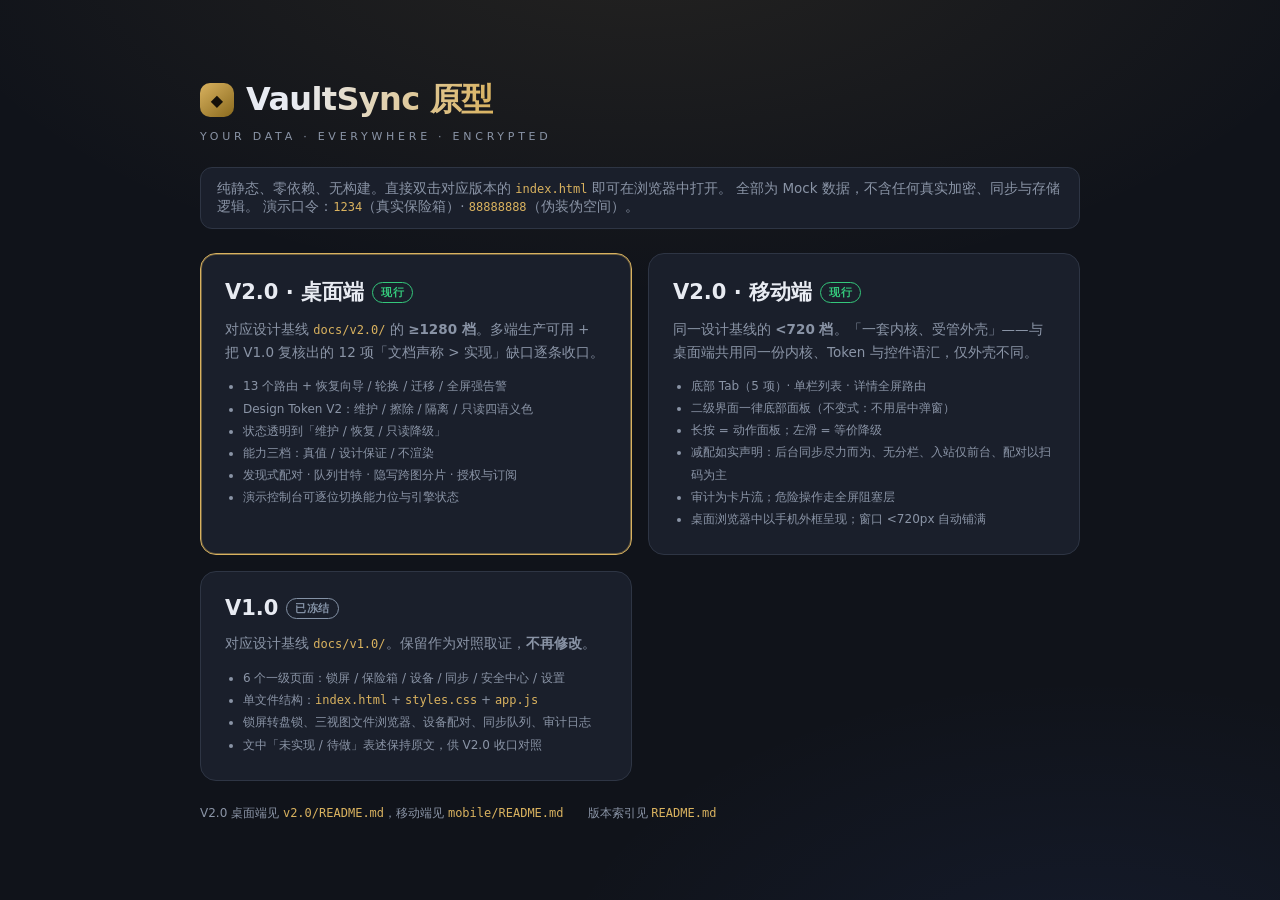
==== commit 0589469b: "feat(prototype): 原型按代际分目录——v1.0 冻结 / v2.0 桌面现行 / mobile 移动现行 - v1.0/ 整体搬入冻结（对应 docs/v1.0/），v2.0/ 桌面（" ====
--- a/prototype/index.html
+++ b/prototype/index.html
@@ -1,761 +1,127 @@
 <!DOCTYPE html>
-<html lang="zh-CN">
+<html lang="zh-CN" data-theme="dark">
 <head>
-<meta charset="UTF-8">
-<meta name="viewport" content="width=device-width, initial-scale=1.0">
-<title>VaultSync · 桌面端原型</title>
-<link rel="stylesheet" href="styles.css">
+<meta charset="utf-8">
+<meta name="viewport" content="width=device-width, initial-scale=1">
+<title>VaultSync 原型 · 版本索引</title>
+<style>
+  :root {
+    --bg: #10131A; --surface: #1A1F2B; --surface-alt: #242A38; --border: #2E3544;
+    --text: #E8EBF2; --text2: #8A94A6; --accent: #D9B25F; --accent-alt: #4C7BFF;
+    --success: #34C77B; --stale: #8492A6;
+    --sp1: 4px; --sp2: 8px; --sp3: 12px; --sp4: 16px; --sp5: 24px; --sp6: 32px;
+    --r-sm: 8px; --r-md: 12px; --r-lg: 16px;
+    --font: "Segoe UI", "PingFang SC", "Noto Sans SC", "Microsoft YaHei", system-ui, sans-serif;
+    --mono: "JetBrains Mono", "Cascadia Code", Consolas, monospace;
+  }
+  * { box-sizing: border-box; }
+  body {
+    margin: 0; min-height: 100vh; font-family: var(--font); color: var(--text);
+    background:
+      radial-gradient(1200px 620px at 50% -10%, rgba(217,178,95,.10), transparent 62%),
+      radial-gradient(900px 520px at 85% 110%, rgba(76,123,255,.08), transparent 60%),
+      var(--bg);
+    display: grid; place-items: center; padding: var(--sp5);
+  }
+  .wrap { width: min(880px, 100%); }
+  .brand { display: flex; align-items: center; gap: var(--sp3); margin-bottom: var(--sp2); }
+  .mark {
+    width: 34px; height: 34px; border-radius: 10px; display: grid; place-items: center;
+    background: linear-gradient(140deg, var(--accent), #8A6A1E); color: #14100A; font-weight: 700;
+  }
+  h1 {
+    font-size: 32px; font-weight: 600; letter-spacing: -.02em; margin: 0;
+    background: linear-gradient(96deg, var(--text) 20%, var(--accent));
+    -webkit-background-clip: text; background-clip: text; color: transparent;
+  }
+  .tagline { font-size: 11px; letter-spacing: .34em; text-transform: uppercase; color: var(--text2); margin-bottom: var(--sp5); }
+  .note {
+    font-size: 13.5px; color: var(--text2); margin-bottom: var(--sp5);
+    padding: var(--sp3) var(--sp4); border: 1px solid var(--border);
+    border-radius: var(--r-md); background: var(--surface);
+  }
+  .grid { display: grid; grid-template-columns: repeat(auto-fit, minmax(300px, 1fr)); gap: var(--sp4); }
+  a.card {
+    display: flex; flex-direction: column; gap: var(--sp3); text-decoration: none; color: inherit;
+    padding: var(--sp5); border-radius: var(--r-lg); background: var(--surface);
+    border: 1px solid var(--border); transition: transform 180ms cubic-bezier(.16,1,.3,1), border-color 180ms, box-shadow 180ms;
+  }
+  a.card:hover { transform: translateY(-3px); border-color: var(--accent); box-shadow: 0 18px 48px rgba(0,0,0,.45); }
+  a.card.current { border-color: var(--accent); box-shadow: 0 0 0 1px rgba(217,178,95,.42) inset; }
+  .ver { display: flex; align-items: center; gap: var(--sp2); }
+  .ver b { font-size: 21px; font-weight: 600; }
+  .pill {
+    font-size: 11px; font-weight: 700; letter-spacing: .04em; padding: 2px 8px;
+    border-radius: 999px; border: 1px solid currentColor;
+  }
+  .pill.cur { color: var(--success); }
+  .pill.arch { color: var(--stale); }
+  .desc { font-size: 13.5px; color: var(--text2); line-height: 1.65; }
+  ul { margin: 0; padding-left: 18px; font-size: 12px; color: var(--text2); line-height: 1.85; }
+  code { font-family: var(--mono); font-size: 12px; color: var(--accent); }
+  .foot { margin-top: var(--sp5); font-size: 12px; color: var(--text2); display: flex; gap: var(--sp5); flex-wrap: wrap; }
+</style>
 </head>
-<body data-theme="dark">
+<body>
+<div class="wrap">
+  <div class="brand"><span class="mark">◆</span><h1>VaultSync 原型</h1></div>
+  <div class="tagline">YOUR DATA · EVERYWHERE · ENCRYPTED</div>
 
-<!-- ============ 图标库（线性风格） ============ -->
-<svg xmlns="http://www.w3.org/2000/svg" style="display:none">
-  <defs>
-    <symbol id="i-logo" viewBox="0 0 24 24" fill="none" stroke="currentColor" stroke-width="1.7" stroke-linecap="round" stroke-linejoin="round"><path d="M12 2.5 4.5 5.5v6c0 4.6 3.2 8 7.5 10 4.3-2 7.5-5.4 7.5-10v-6L12 2.5z"/><circle cx="12" cy="10.5" r="2.2"/><path d="M12 12.7v3"/></symbol>
-    <symbol id="i-vault" viewBox="0 0 24 24" fill="none" stroke="currentColor" stroke-width="1.7" stroke-linecap="round" stroke-linejoin="round"><rect x="3" y="4" width="18" height="16" rx="2.5"/><circle cx="11" cy="12" r="3.4"/><path d="M11 10.4v1.6l1.2 1.2M18.5 9v6"/></symbol>
-    <symbol id="i-devices" viewBox="0 0 24 24" fill="none" stroke="currentColor" stroke-width="1.7" stroke-linecap="round" stroke-linejoin="round"><rect x="3" y="4.5" width="13" height="9.5" rx="1.8"/><path d="M7.5 18h4M9.5 14v4"/><rect x="17" y="9" width="4.5" height="9.5" rx="1.4"/></symbol>
-    <symbol id="i-sync" viewBox="0 0 24 24" fill="none" stroke="currentColor" stroke-width="1.7" stroke-linecap="round" stroke-linejoin="round"><path d="M19.5 12a7.5 7.5 0 0 1-13 5.1M4.5 12a7.5 7.5 0 0 1 13-5.1"/><path d="M17.5 3.5v3.4h-3.4M6.5 20.5v-3.4h3.4"/></symbol>
-    <symbol id="i-shield" viewBox="0 0 24 24" fill="none" stroke="currentColor" stroke-width="1.7" stroke-linecap="round" stroke-linejoin="round"><path d="M12 2.5 4.5 5.5v6c0 4.6 3.2 8 7.5 10 4.3-2 7.5-5.4 7.5-10v-6L12 2.5z"/><path d="m8.8 11.8 2.2 2.2 4.2-4.4"/></symbol>
-    <symbol id="i-gear" viewBox="0 0 24 24" fill="none" stroke="currentColor" stroke-width="1.7" stroke-linecap="round" stroke-linejoin="round"><circle cx="12" cy="12" r="3"/><path d="M19 12a7 7 0 0 0-.14-1.4l2-1.55-2-3.46-2.36.95a7 7 0 0 0-2.42-1.4L13.7 2.6h-3.4l-.38 2.54a7 7 0 0 0-2.42 1.4l-2.36-.95-2 3.46 2 1.55A7 7 0 0 0 5 12c0 .48.05.94.14 1.4l-2 1.55 2 3.46 2.36-.95a7 7 0 0 0 2.42 1.4l.38 2.54h3.4l.38-2.54a7 7 0 0 0 2.42-1.4l2.36.95 2-3.46-2-1.55c.09-.46.14-.92.14-1.4z"/></symbol>
-    <symbol id="i-search" viewBox="0 0 24 24" fill="none" stroke="currentColor" stroke-width="1.7" stroke-linecap="round" stroke-linejoin="round"><circle cx="11" cy="11" r="6.5"/><path d="m20 20-4.4-4.4"/></symbol>
-    <symbol id="i-grid" viewBox="0 0 24 24" fill="none" stroke="currentColor" stroke-width="1.7" stroke-linejoin="round"><rect x="4" y="4" width="7" height="7" rx="1.4"/><rect x="13" y="4" width="7" height="7" rx="1.4"/><rect x="4" y="13" width="7" height="7" rx="1.4"/><rect x="13" y="13" width="7" height="7" rx="1.4"/></symbol>
-    <symbol id="i-list" viewBox="0 0 24 24" fill="none" stroke="currentColor" stroke-width="1.7" stroke-linecap="round"><path d="M9 6h11M9 12h11M9 18h11"/><circle cx="4.6" cy="6" r="1" fill="currentColor" stroke="none"/><circle cx="4.6" cy="12" r="1" fill="currentColor" stroke="none"/><circle cx="4.6" cy="18" r="1" fill="currentColor" stroke="none"/></symbol>
-    <symbol id="i-split" viewBox="0 0 24 24" fill="none" stroke="currentColor" stroke-width="1.7" stroke-linejoin="round"><rect x="3.5" y="4.5" width="17" height="15" rx="2"/><path d="M10 4.5v15"/></symbol>
-    <symbol id="i-plus" viewBox="0 0 24 24" fill="none" stroke="currentColor" stroke-width="1.7" stroke-linecap="round"><path d="M12 5v14M5 12h14"/></symbol>
-    <symbol id="i-dots" viewBox="0 0 24 24" fill="currentColor"><circle cx="5.5" cy="12" r="1.5"/><circle cx="12" cy="12" r="1.5"/><circle cx="18.5" cy="12" r="1.5"/></symbol>
-    <symbol id="i-close" viewBox="0 0 24 24" fill="none" stroke="currentColor" stroke-width="1.7" stroke-linecap="round"><path d="m6 6 12 12M18 6 6 18"/></symbol>
-    <symbol id="i-check" viewBox="0 0 24 24" fill="none" stroke="currentColor" stroke-width="1.7" stroke-linecap="round" stroke-linejoin="round"><path d="m5 12.5 4.5 4.5L19 7.5"/></symbol>
-    <symbol id="i-chev-r" viewBox="0 0 24 24" fill="none" stroke="currentColor" stroke-width="1.7" stroke-linecap="round" stroke-linejoin="round"><path d="m9 5.5 6.5 6.5L9 18.5"/></symbol>
-    <symbol id="i-chev-d" viewBox="0 0 24 24" fill="none" stroke="currentColor" stroke-width="1.7" stroke-linecap="round" stroke-linejoin="round"><path d="m5.5 9 6.5 6.5L18.5 9"/></symbol>
-    <symbol id="i-up" viewBox="0 0 24 24" fill="none" stroke="currentColor" stroke-width="1.7" stroke-linecap="round" stroke-linejoin="round"><path d="M12 19V5m0 0-6 6m6-6 6 6"/></symbol>
-    <symbol id="i-down" viewBox="0 0 24 24" fill="none" stroke="currentColor" stroke-width="1.7" stroke-linecap="round" stroke-linejoin="round"><path d="M12 5v14m0 0 6-6m-6 6-6-6"/></symbol>
-    <symbol id="i-lock" viewBox="0 0 24 24" fill="none" stroke="currentColor" stroke-width="1.7" stroke-linecap="round" stroke-linejoin="round"><rect x="5" y="10.5" width="14" height="9.5" rx="2"/><path d="M8 10.5V8a4 4 0 0 1 8 0v2.5M12 14.5v2"/></symbol>
-    <symbol id="i-unlock" viewBox="0 0 24 24" fill="none" stroke="currentColor" stroke-width="1.7" stroke-linecap="round" stroke-linejoin="round"><rect x="5" y="10.5" width="14" height="9.5" rx="2"/><path d="M8 10.5V8a4 4 0 0 1 7.8-1.2M12 14.5v2"/></symbol>
-    <symbol id="i-key" viewBox="0 0 24 24" fill="none" stroke="currentColor" stroke-width="1.7" stroke-linecap="round" stroke-linejoin="round"><circle cx="8" cy="14" r="4.2"/><path d="m11.2 10.8 8.3-8.3M16 6l2.6 2.6M13.5 8.5l2.3 2.3"/></symbol>
-    <symbol id="i-finger" viewBox="0 0 24 24" fill="none" stroke="currentColor" stroke-width="1.7" stroke-linecap="round" stroke-linejoin="round"><path d="M7 5.4A8 8 0 0 1 12 3.8c1.9 0 3.6.64 5 1.7"/><path d="M4.6 9.5A9.4 9.4 0 0 1 6 7.6M19.5 9.6A8 8 0 0 1 20 12c0 2.5-.5 4.4-1.4 6.2"/><path d="M12 7.6c-2.9 0-5.2 2.3-5.2 5.2 0 2-.3 3.9-1 5.6"/><path d="M12 7.6c2.9 0 5.2 2.3 5.2 5.2 0 3-.6 5-1.6 7"/><path d="M12 11.4c.8 0 1.4.6 1.4 1.4 0 2.6-.5 4.6-1.3 6.4"/></symbol>
-    <symbol id="i-eye" viewBox="0 0 24 24" fill="none" stroke="currentColor" stroke-width="1.7" stroke-linecap="round" stroke-linejoin="round"><path d="M2.5 12S6 5.8 12 5.8 21.5 12 21.5 12 18 18.2 12 18.2 2.5 12 2.5 12z"/><circle cx="12" cy="12" r="2.8"/></symbol>
-    <symbol id="i-eye-off" viewBox="0 0 24 24" fill="none" stroke="currentColor" stroke-width="1.7" stroke-linecap="round" stroke-linejoin="round"><path d="M4 4.5 20 19.5M9.9 6.2A9.6 9.6 0 0 1 12 5.8c6 0 9.5 6.2 9.5 6.2a17 17 0 0 1-3.3 3.9M6 8A16 16 0 0 0 2.5 12S6 18.2 12 18.2c1.2 0 2.3-.25 3.3-.66"/><path d="M9.9 9.9a2.9 2.9 0 0 0 4.1 4.1"/></symbol>
-    <symbol id="i-qr" viewBox="0 0 24 24" fill="none" stroke="currentColor" stroke-width="1.7" stroke-linejoin="round"><rect x="4" y="4" width="6.5" height="6.5" rx="1"/><rect x="13.5" y="4" width="6.5" height="6.5" rx="1"/><rect x="4" y="13.5" width="6.5" height="6.5" rx="1"/><path d="M13.5 13.5h3v3h-3zM17.5 17.5h2.5v2.5h-2.5zM13.5 20h1M20 13.5h.5"/></symbol>
-    <symbol id="i-file" viewBox="0 0 24 24" fill="none" stroke="currentColor" stroke-width="1.7" stroke-linecap="round" stroke-linejoin="round"><path d="M6 3.5h8L19 8.5v12H6v-17z"/><path d="M13.5 3.5v5.5H19"/></symbol>
-    <symbol id="i-folder" viewBox="0 0 24 24" fill="none" stroke="currentColor" stroke-width="1.7" stroke-linecap="round" stroke-linejoin="round"><path d="M3.5 6.5c0-1.1.9-2 2-2h4l2 2.5h7c1.1 0 2 .9 2 2v9c0 1.1-.9 2-2 2h-13c-1.1 0-2-.9-2-2v-11.5z"/></symbol>
-    <symbol id="i-img" viewBox="0 0 24 24" fill="none" stroke="currentColor" stroke-width="1.7" stroke-linecap="round" stroke-linejoin="round"><rect x="3.5" y="4.5" width="17" height="15" rx="2"/><circle cx="9" cy="10" r="1.7"/><path d="m5 18 5-5 3.5 3.5L16.5 13l4 4.5"/></symbol>
-    <symbol id="i-zip" viewBox="0 0 24 24" fill="none" stroke="currentColor" stroke-width="1.7" stroke-linecap="round" stroke-linejoin="round"><rect x="4" y="3.5" width="16" height="17" rx="2"/><path d="M12 3.5v3m0 2.5v2m0 2.5v1M10.5 16.5h3v3h-3z"/></symbol>
-    <symbol id="i-doc" viewBox="0 0 24 24" fill="none" stroke="currentColor" stroke-width="1.7" stroke-linecap="round" stroke-linejoin="round"><path d="M6 3.5h8L19 8.5v12H6v-17z"/><path d="M9 12h6M9 15.5h6M9 8.5h2"/></symbol>
-    <symbol id="i-pdf" viewBox="0 0 24 24" fill="none" stroke="currentColor" stroke-width="1.7" stroke-linecap="round" stroke-linejoin="round"><path d="M6 3.5h8L19 8.5v12H6v-17z"/><path d="M9 16.5c2.5-.5 5-2.5 6-6.5.6-2.4-.8-3-1.6-2.2-1.4 1.4.3 5.9 3.1 7.2 1.3.6 2-.2 1.5-1"/></symbol>
-    <symbol id="i-video" viewBox="0 0 24 24" fill="none" stroke="currentColor" stroke-width="1.7" stroke-linejoin="round"><rect x="3.5" y="5.5" width="12" height="13" rx="2"/><path d="m15.5 10.5 5-3v9l-5-3"/></symbol>
-    <symbol id="i-txt" viewBox="0 0 24 24" fill="none" stroke="currentColor" stroke-width="1.7" stroke-linecap="round" stroke-linejoin="round"><path d="M6 3.5h8L19 8.5v12H6v-17z"/><path d="M9 8.5h6M9 12h6M9 15.5h3.5"/></symbol>
-    <symbol id="i-share" viewBox="0 0 24 24" fill="none" stroke="currentColor" stroke-width="1.7" stroke-linecap="round" stroke-linejoin="round"><circle cx="6" cy="12" r="2.6"/><circle cx="17.5" cy="5.5" r="2.6"/><circle cx="17.5" cy="18.5" r="2.6"/><path d="m8.4 10.7 6.8-3.9M8.4 13.3l6.8 3.9"/></symbol>
-    <symbol id="i-flame" viewBox="0 0 24 24" fill="none" stroke="currentColor" stroke-width="1.7" stroke-linecap="round" stroke-linejoin="round"><path d="M12 3s5.5 4.2 5.5 9.5a5.5 5.5 0 0 1-11 0c0-2 1-3.9 2.2-5.4.3 1.2 1 2.2 2 2.4C10.2 7.6 10.8 5 12 3z"/><path d="M12 21a5.5 5.5 0 0 1-3.2-1"/></symbol>
-    <symbol id="i-trash" viewBox="0 0 24 24" fill="none" stroke="currentColor" stroke-width="1.7" stroke-linecap="round" stroke-linejoin="round"><path d="M4.5 6.5h15M9.5 6.5V5a1.5 1.5 0 0 1 1.5-1.5h2A1.5 1.5 0 0 1 14.5 5v1.5M6.5 6.5 7.4 19a1.8 1.8 0 0 0 1.8 1.6h5.6A1.8 1.8 0 0 0 16.6 19l.9-12.5"/><path d="M10 10.5v6M14 10.5v6"/></symbol>
-    <symbol id="i-tag" viewBox="0 0 24 24" fill="none" stroke="currentColor" stroke-width="1.7" stroke-linecap="round" stroke-linejoin="round"><path d="m3.5 12.5 8-8.5H20v8.5l-8.5 8a2 2 0 0 1-2.8 0l-5.2-5.2a2 2 0 0 1 0-2.8z"/><circle cx="15.5" cy="8.5" r="1.4"/></symbol>
-    <symbol id="i-clock" viewBox="0 0 24 24" fill="none" stroke="currentColor" stroke-width="1.7" stroke-linecap="round" stroke-linejoin="round"><circle cx="12" cy="12" r="8.5"/><path d="M12 7.5V12l3 2.5"/></symbol>
-    <symbol id="i-wifi" viewBox="0 0 24 24" fill="none" stroke="currentColor" stroke-width="1.7" stroke-linecap="round" stroke-linejoin="round"><path d="M4 9.5a12 12 0 0 1 16 0M7 13a8 8 0 0 1 10 0M10 16.5a4 4 0 0 1 4 0"/><circle cx="12" cy="19.3" r="1" fill="currentColor" stroke="none"/></symbol>
-    <symbol id="i-bell" viewBox="0 0 24 24" fill="none" stroke="currentColor" stroke-width="1.7" stroke-linecap="round" stroke-linejoin="round"><path d="M6 9.5a6 6 0 0 1 12 0c0 4 1.5 5.5 1.5 5.5h-15S6 13.5 6 9.5z"/><path d="M10 18.5a2 2 0 0 0 4 0"/></symbol>
-    <symbol id="i-warn" viewBox="0 0 24 24" fill="none" stroke="currentColor" stroke-width="1.7" stroke-linecap="round" stroke-linejoin="round"><path d="M12 3.5 22 20H2L12 3.5z"/><path d="M12 9.5v5M12 17.2v.3"/></symbol>
-    <symbol id="i-oct" viewBox="0 0 24 24" fill="none" stroke="currentColor" stroke-width="1.7" stroke-linecap="round" stroke-linejoin="round"><path d="M8.2 3.5h7.6L20.5 8.2v7.6l-4.7 4.7H8.2l-4.7-4.7V8.2L8.2 3.5z"/><path d="M12 8v4.5M12 15.8v.3"/></symbol>
-    <symbol id="i-info" viewBox="0 0 24 24" fill="none" stroke="currentColor" stroke-width="1.7" stroke-linecap="round" stroke-linejoin="round"><circle cx="12" cy="12" r="8.5"/><path d="M12 11v5M12 7.8v.3"/></symbol>
-    <symbol id="i-edit" viewBox="0 0 24 24" fill="none" stroke="currentColor" stroke-width="1.7" stroke-linecap="round" stroke-linejoin="round"><path d="M14.5 5.5 18.5 9.5 8.5 19.5H4.5v-4L14.5 5.5zM13 7l4 4"/></symbol>
-    <symbol id="i-history" viewBox="0 0 24 24" fill="none" stroke="currentColor" stroke-width="1.7" stroke-linecap="round" stroke-linejoin="round"><path d="M4 12a8 8 0 1 1 2.3 5.6M4 12l-1.5-1.5M4 12l1.5-1.5"/><path d="M12 8v4l2.8 2"/></symbol>
-    <symbol id="i-pc" viewBox="0 0 24 24" fill="none" stroke="currentColor" stroke-width="1.7" stroke-linecap="round" stroke-linejoin="round"><rect x="3.5" y="4.5" width="17" height="11" rx="1.8"/><path d="M8.5 19.5h7M12 15.5v4"/></symbol>
-    <symbol id="i-phone" viewBox="0 0 24 24" fill="none" stroke="currentColor" stroke-width="1.7" stroke-linecap="round" stroke-linejoin="round"><rect x="7" y="3" width="10" height="18" rx="2.2"/><path d="M11 17.8h2"/></symbol>
-    <symbol id="i-drive" viewBox="0 0 24 24" fill="none" stroke="currentColor" stroke-width="1.7" stroke-linecap="round" stroke-linejoin="round"><rect x="4" y="9" width="16" height="7" rx="2"/><path d="M7 4.5h10l3 4.5M4.5 12.5h4M16 12.5h.5"/></symbol>
-    <symbol id="i-stego" viewBox="0 0 24 24" fill="none" stroke="currentColor" stroke-width="1.7" stroke-linecap="round" stroke-linejoin="round"><rect x="3.5" y="4.5" width="17" height="15" rx="2"/><circle cx="9" cy="10" r="1.6"/><path d="m5 18 5-5 3.5 3.5L16.5 13l4 4.5"/><path d="M13 6.5h5M13 9h3.5" opacity=".6"/></symbol>
-    <symbol id="i-globe" viewBox="0 0 24 24" fill="none" stroke="currentColor" stroke-width="1.7" stroke-linecap="round" stroke-linejoin="round"><circle cx="12" cy="12" r="8.5"/><path d="M3.5 12h17M12 3.5c2.5 2.3 3.8 5.2 3.8 8.5s-1.3 6.2-3.8 8.5c-2.5-2.3-3.8-5.2-3.8-8.5s1.3-6.2 3.8-8.5z"/></symbol>
-    <symbol id="i-pause" viewBox="0 0 24 24" fill="none" stroke="currentColor" stroke-width="1.7" stroke-linecap="round"><path d="M9 5.5v13M15 5.5v13"/></symbol>
-    <symbol id="i-play" viewBox="0 0 24 24" fill="none" stroke="currentColor" stroke-width="1.7" stroke-linejoin="round"><path d="M7.5 5.5v13l10-6.5-10-6.5z"/></symbol>
-    <symbol id="i-x" viewBox="0 0 24 24" fill="none" stroke="currentColor" stroke-width="1.7" stroke-linecap="round"><path d="M7 7l10 10M17 7 7 17"/></symbol>
-  </defs>
-</svg>
+  <div class="note">
+    纯静态、零依赖、无构建。直接双击对应版本的 <code>index.html</code> 即可在浏览器中打开。
+    全部为 Mock 数据，不含任何真实加密、同步与存储逻辑。
+    演示口令：<code>1234</code>（真实保险箱）· <code>88888888</code>（伪装伪空间）。
+  </div>
 
-<!-- ============ 锁屏 ============ -->
-<div class="screen on" id="scr-lock">
-  <div class="lock" id="lockBox">
-    <div class="lock-core">
-      <div class="dial">
-        <div class="notch"></div>
-        <div class="ring"></div>
-        <div class="ring2"></div>
-        <div class="core"><svg><use href="#i-logo"/></svg></div>
+  <div class="grid">
+    <a class="card current" href="v2.0/index.html">
+      <div class="ver"><b>V2.0 · 桌面端</b><span class="pill cur">现行</span></div>
+      <div class="desc">
+        对应设计基线 <code>docs/v2.0/</code> 的 <b>≥1280 档</b>。多端生产可用 + 把 V1.0 复核出的 12 项「文档声称 &gt; 实现」缺口逐条收口。
       </div>
-      <h1>VaultSync 保险箱</h1>
-      <div class="slogan">Your Data · Everywhere · Encrypted</div>
-      <div class="pw-wrap">
-        <input class="input" id="lockPw" type="password" placeholder="输入主密码" autocomplete="off">
-        <svg class="eye" id="lockEye"><use href="#i-eye"/></svg>
+      <ul>
+        <li>13 个路由 + 恢复向导 / 轮换 / 迁移 / 全屏强告警</li>
+        <li>Design Token V2：维护 / 擦除 / 隔离 / 只读四语义色</li>
+        <li>状态透明到「维护 / 恢复 / 只读降级」</li>
+        <li>能力三档：真值 / 设计保证 / 不渲染</li>
+        <li>发现式配对 · 队列甘特 · 隐写跨图分片 · 授权与订阅</li>
+        <li>演示控制台可逐位切换能力位与引擎状态</li>
+      </ul>
+    </a>
+
+    <a class="card" href="mobile/index.html">
+      <div class="ver"><b>V2.0 · 移动端</b><span class="pill cur">现行</span></div>
+      <div class="desc">
+        同一设计基线的 <b>&lt;720 档</b>。「一套内核、受管外壳」——与桌面端共用同一份内核、Token 与控件语汇，仅外壳不同。
       </div>
-      <div class="err" id="lockErr"></div>
-      <div class="actions">
-        <button class="btn primary" id="btnUnlock"><svg class="ic"><use href="#i-unlock"/></svg>解锁</button>
-        <button class="btn" id="btnBio" title="生物识别解锁（Windows Hello）"><svg class="ic"><use href="#i-finger"/></svg>生物识别</button>
+      <ul>
+        <li>底部 Tab（5 项）· 单栏列表 · 详情全屏路由</li>
+        <li>二级界面一律底部面板（不变式：不用居中弹窗）</li>
+        <li>长按 = 动作面板；左滑 = 等价降级</li>
+        <li>减配如实声明：后台同步尽力而为、无分栏、入站仅前台、配对以扫码为主</li>
+        <li>审计为卡片流；危险操作走全屏阻塞层</li>
+        <li>桌面浏览器中以手机外框呈现；窗口 &lt;720px 自动铺满</li>
+      </ul>
+    </a>
+
+    <a class="card" href="v1.0/index.html">
+      <div class="ver"><b>V1.0</b><span class="pill arch">已冻结</span></div>
+      <div class="desc">
+        对应设计基线 <code>docs/v1.0/</code>。保留作为对照取证，<b>不再修改</b>。
       </div>
-      <div class="aux">
-        <button id="btnRecover">忘记主密码？</button>
-        <button id="btnManage">绑定 / 管理</button>
-      </div>
-      <div class="hint-chip">原型演示口令 · 主密码 <span class="mono">1234</span> · 伪装密码 <span class="mono">88888888</span></div>
-    </div>
+      <ul>
+        <li>6 个一级页面：锁屏 / 保险箱 / 设备 / 同步 / 安全中心 / 设置</li>
+        <li>单文件结构：<code>index.html</code> + <code>styles.css</code> + <code>app.js</code></li>
+        <li>锁屏转盘锁、三视图文件浏览器、设备配对、同步队列、审计日志</li>
+        <li>文中「未实现 / 待做」表述保持原文，供 V2.0 收口对照</li>
+      </ul>
+    </a>
+  </div>
+
+  <div class="foot">
+    <span>V2.0 桌面端见 <code>v2.0/README.md</code>，移动端见 <code>mobile/README.md</code></span>
+    <span>版本索引见 <code>README.md</code></span>
   </div>
 </div>
-
-<!-- ============ 主壳层 ============ -->
-<div class="screen" id="scr-app">
-  <div class="app">
-    <!-- 侧边栏 -->
-    <aside class="sidebar">
-      <div class="side-logo">
-        <div class="mark"><svg><use href="#i-logo"/></svg></div>
-        <div><b>VaultSync</b><span class="small t3">V0.2 · 桌面端</span></div>
-      </div>
-      <nav class="side-nav">
-        <div class="nav-sec">空间</div>
-        <button class="nav-item active" data-page="vault"><svg class="ic"><use href="#i-vault"/></svg><span>保险箱</span></button>
-        <button class="nav-item" data-page="devices"><svg class="ic"><use href="#i-devices"/></svg><span>设备</span><em class="nav-badge" id="navDevBadge" style="display:none">1</em></button>
-        <button class="nav-item" data-page="sync"><svg class="ic"><use href="#i-sync"/></svg><span>同步</span><em class="nav-badge gold" id="navSyncBadge">1</em></button>
-        <div class="nav-sec">管控</div>
-        <button class="nav-item" data-page="security"><svg class="ic"><use href="#i-shield"/></svg><span>安全中心</span></button>
-        <button class="nav-item hidden" data-page="stego" id="navStego"><svg class="ic"><use href="#i-stego"/></svg><span>隐写术</span></button>
-        <button class="nav-item" data-page="settings"><svg class="ic"><use href="#i-gear"/></svg><span>设置</span></button>
-      </nav>
-      <div class="side-foot">
-        <div class="storage">
-          <div class="row"><span>加密存储</span><span id="storeTxt">42 GB / 92 GB</span></div>
-          <div class="bar"><i id="storeBar"></i></div>
-        </div>
-        <button class="btn ghost sm block" id="btnLockNow"><svg class="ic"><use href="#i-lock"/></svg>立即锁定</button>
-      </div>
-    </aside>
-
-    <!-- 主内容 -->
-    <div class="main">
-      <div class="topbar">
-        <div class="tb-title" id="tbTitle">保险箱</div>
-        <div class="tb-crumbs" id="tbCrumbs"></div>
-        <div class="tb-spacer"></div>
-        <div class="tb-search only-real">
-          <svg><use href="#i-search"/></svg>
-          <input class="input" id="gSearch" placeholder="搜索文件、标签、全文…" autocomplete="off">
-          <kbd>Ctrl K</kbd>
-          <div class="search-dd" id="searchDD"></div>
-        </div>
-        <div style="position:relative">
-          <button class="iconbtn" id="btnNotif" title="通知"><svg class="ic"><use href="#i-bell"/></svg></button>
-          <span style="position:absolute;top:5px;right:5px;width:7px;height:7px;border-radius:50%;background:var(--danger);display:none" id="notifDot"></span>
-          <div class="dd" id="notifDD">
-            <div class="dd-h"><span>通知</span><button class="small t2" id="btnNotifClear">全部已读</button></div>
-            <div id="notifList"></div>
-          </div>
-        </div>
-      </div>
-
-      <div class="content">
-        <!-- ========== 保险箱 ========== -->
-        <section class="page active" id="page-vault">
-          <div class="toolbar">
-            <div class="seg" id="viewSeg">
-              <button data-view="grid" class="on"><svg><use href="#i-grid"/></svg>网格</button>
-              <button data-view="list"><svg><use href="#i-list"/></svg>列表</button>
-              <button data-view="split"><svg><use href="#i-split"/></svg>分栏</button>
-            </div>
-            <span class="badge info plain" id="selInfo" style="display:none"></span>
-            <div class="tb-spacer"></div>
-            <select class="select" id="selSort" style="width:130px">
-              <option>按修改时间</option><option>按名称</option><option>按大小</option>
-            </select>
-            <button class="btn ghost" id="btnTags"><svg class="ic"><use href="#i-tag"/></svg>标签</button>
-            <button class="btn ghost" id="btnNewFolder"><svg class="ic"><use href="#i-plus"/></svg>新建文件夹</button>
-            <button class="btn primary" id="btnImport"><svg class="ic"><use href="#i-up"/></svg>导入文件</button>
-          </div>
-          <div class="splitwrap">
-            <div class="tree" id="tree"></div>
-            <div id="vaultMain"></div>
-          </div>
-        </section>
-
-        <!-- ========== 设备 ========== -->
-        <section class="page" id="page-devices">
-          <div class="page-h">
-            <div><h1>设备</h1><div class="sub" id="devSub">通过端到端加密信道与已配对设备同步</div></div>
-            <div class="page-actions">
-              <button class="btn ghost" id="btnManualAdd"><svg class="ic"><use href="#i-key"/></svg>手动添加</button>
-              <button class="btn primary" id="btnPair"><svg class="ic"><use href="#i-plus"/></svg>配对新设备</button>
-            </div>
-          </div>
-          <div id="pairBannerWrap"></div>
-          <div class="dev-list" id="devList"></div>
-        </section>
-
-        <!-- ========== 同步 ========== -->
-        <section class="page" id="page-sync">
-          <div class="page-h">
-            <div><h1>同步</h1><div class="sub" id="syncSub">增量同步 · 仅传输差异块</div></div>
-            <div class="page-actions">
-              <button class="btn ghost" id="btnSyncPause"><svg class="ic"><use href="#i-pause"/></svg>暂停同步</button>
-              <button class="btn primary" id="btnSyncNow"><svg class="ic"><use href="#i-sync"/></svg>立即同步</button>
-            </div>
-          </div>
-          <div id="syncStats" class="statgrid"></div>
-          <div class="card">
-            <div class="card-h"><h3>传输队列</h3><span class="small t3" id="xferSummary"></span></div>
-            <div class="card-b" style="padding-top:4px">
-              <div class="queuesec">进行中</div>
-              <div class="xfer-list" id="xferActive"></div>
-              <div class="queuesec">等待中</div>
-              <div class="xfer-list" id="xferWaiting"></div>
-              <div class="queuesec" style="color:var(--warn)">冲突</div>
-              <div class="xfer-list" id="xferConflict"></div>
-            </div>
-          </div>
-        </section>
-
-        <!-- ========== 安全中心 ========== -->
-        <section class="page" id="page-security">
-          <div class="page-h">
-            <div><h1>安全中心</h1><div class="sub">审计 · 检测 · 应急响应</div></div>
-            <div class="page-actions"><span class="badge ok" style="font-size:12.5px;padding:5px 13px">整体状态：正常</span></div>
-          </div>
-          <div class="secgrid" id="detectGrid"></div>
-          <div class="card" style="margin-bottom:var(--sp-4)">
-            <div class="card-h">
-              <h3>审计日志</h3>
-              <div style="display:flex;gap:8px">
-                <button class="btn ghost sm" id="btnAuditVerify"><svg class="ic"><use href="#i-check"/></svg>校验审计链</button>
-                <button class="btn ghost sm" id="btnAuditExport"><svg class="ic"><use href="#i-share"/></svg>导出</button>
-              </div>
-            </div>
-            <div class="card-b">
-              <div class="audit-filters" id="auditChips"></div>
-              <table class="audit-table">
-                <thead><tr><th style="width:150px">时间</th><th style="width:90px">类别</th><th>动作 / 对象</th><th style="width:110px">来源设备</th><th style="width:80px">结果</th><th style="width:130px">链哈希</th></tr></thead>
-                <tbody id="auditBody"></tbody>
-              </table>
-            </div>
-          </div>
-          <div class="secgrid" style="grid-template-columns:1fr 1fr">
-            <div class="card pad stego-card" id="stegoCard">
-              <div style="display:flex;align-items:center;gap:12px">
-                <div class="modal-head" style="padding:0"><div class="mic enc"><svg><use href="#i-stego"/></svg></div></div>
-                <div style="flex:1"><b style="font-size:13.5px">隐写术引擎</b><div class="small t2" id="stegoStateTxt">默认隐藏 · 图片 LSB 隐蔽存储</div></div>
-                <button class="btn sm" id="btnStegoEnable">启用</button>
-              </div>
-            </div>
-            <div class="card pad wipe-card">
-              <div style="display:flex;align-items:center;gap:12px">
-                <div class="modal-head" style="padding:0"><div class="mic danger"><svg><use href="#i-oct"/></svg></div></div>
-                <div style="flex:1"><b style="font-size:13.5px">紧急销毁</b><div class="small t2">本地 / 远程 / 全设备联动 · 加密擦除</div></div>
-                <button class="btn danger sm" id="btnWipe">立即销毁</button>
-              </div>
-            </div>
-          </div>
-        </section>
-
-        <!-- ========== 隐写术 ========== -->
-        <section class="page" id="page-stego">
-          <div class="page-h">
-            <div><h1>隐写术引擎</h1><div class="sub">加密之上的隐蔽 · AES-256-GCM 密文嵌入图片 LSB</div></div>
-            <div class="page-actions"><span class="badge enc">已启用</span></div>
-          </div>
-          <div class="stego-grid">
-            <div class="stego-tile" id="tileEmbed">
-              <div class="tic"><svg><use href="#i-img"/></svg></div>
-              <b>隐写导入（嵌入）</b>
-              <p>将保险箱中已加密的文件嵌入普通图片，图片外观无可见变化。</p>
-            </div>
-            <div class="stego-tile" id="tileExtract">
-              <div class="tic"><svg><use href="#i-search"/></svg></div>
-              <b>隐写提取（取出）</b>
-              <p>从携带隐藏数据的图片中提取密文帧，解密还原原始文件。</p>
-            </div>
-          </div>
-          <div class="card pad" style="margin-top:var(--sp-3)">
-            <b style="font-size:13.5px">容量参考</b>
-            <div class="small t2" style="margin:4px 0 10px">1920×1080 图片约可承载 760 KB 密文；更大文件自动分割嵌入多张图片。</div>
-            <div class="cap-wall" id="capWall"></div>
-            <div class="legend" style="margin-top:8px"><span><i style="background:var(--enc)"></i>已用容量</span><span><i style="background:var(--enc-soft)"></i>单图剩余</span><span><i style="background:var(--surface-alt)"></i>未使用图片</span></div>
-          </div>
-        </section>
-
-        <!-- ========== 设置 ========== -->
-        <section class="page" id="page-settings">
-          <div class="page-h"><div><h1>设置</h1><div class="sub">安全 · 落锁 · 同步 · 外观</div></div></div>
-
-          <div class="acc open">
-            <button class="acc-head"><div class="aic"><svg><use href="#i-key"/></svg></div><div><b>主密码管理</b><span class="small">修改密码仅重新包装主密钥，数据零重加密</span></div><svg class="ic chev"><use href="#i-chev-r"/></svg></button>
-            <div class="acc-body">
-              <div class="row-setting"><div class="rs-main"><b>修改主密码</b><span class="small">毫秒级完成，不影响已加密文件与同步</span></div><button class="btn sm" id="btnChangePw">修改</button></div>
-              <div class="row-setting"><div class="rs-main"><b>忘记主密码</b><span class="small">安全重置流程，需已配对设备授权</span></div><button class="btn sm ghost" id="btnRecoverCfg">查看流程</button></div>
-            </div>
-          </div>
-
-          <div class="acc">
-            <button class="acc-head"><div class="aic"><svg><use href="#i-finger"/></svg></div><div><b>生物识别</b><span class="small" id="bioStateTxt">未绑定 · 主密码始终可用</span></div><svg class="ic chev"><use href="#i-chev-r"/></svg></button>
-            <div class="acc-body">
-              <div class="row-setting"><div class="rs-main"><b>Windows Hello 指纹</b><span class="small">密钥由平台安全区托管，本应用不接触生物特征</span></div><label class="switch"><input type="checkbox" id="swBio"><span class="track"></span><span class="thumb"></span></label></div>
-              <div class="modal-note warn" style="margin-top:10px"><svg><use href="#i-warn"/></svg><span>安全区重置后生物识别副本自动失效，主密码路径不受影响。</span></div>
-            </div>
-          </div>
-
-          <div class="acc">
-            <button class="acc-head"><div class="aic"><svg><use href="#i-clock"/></svg></div><div><b>自动落锁</b><span class="small">空闲 / 离开应用 / 锁屏 / 异地检测</span></div><svg class="ic chev"><use href="#i-chev-r"/></svg></button>
-            <div class="acc-body">
-              <div class="row-setting"><div class="rs-main"><b>空闲超时</b><span class="small">无操作后自动锁定</span></div>
-                <select class="select"><option>1 分钟</option><option selected>5 分钟</option><option>15 分钟</option><option>30 分钟</option></select></div>
-              <div class="row-setting"><div class="rs-main"><b>离开应用立即锁定</b></div><label class="switch"><input type="checkbox" checked><span class="track"></span><span class="thumb"></span></label></div>
-              <div class="row-setting"><div class="rs-main"><b>系统锁屏时锁定</b></div><label class="switch"><input type="checkbox" checked><span class="track"></span><span class="thumb"></span></label></div>
-              <div class="row-setting"><div class="rs-main"><b>异地检测异常时锁定</b><span class="small">联动安全中心告警</span></div><label class="switch"><input type="checkbox" checked><span class="track"></span><span class="thumb"></span></label></div>
-            </div>
-          </div>
-
-          <div class="acc">
-            <button class="acc-head"><div class="aic"><svg><use href="#i-eye-off"/></svg></div><div><b>伪装入口</b><span class="small">胁迫场景下输入伪装密码进入独立伪空间</span></div><svg class="ic chev"><use href="#i-chev-r"/></svg></button>
-            <div class="acc-body">
-              <div class="row-setting"><div class="rs-main"><b>伪装密码</b><span class="small" id="dummyStateTxt">未设置</span></div><button class="btn sm" id="btnDummyCfg">配置</button></div>
-              <div class="row-setting"><div class="rs-main"><b>伪空间</b><span class="small">独立主密钥与保险箱文件，结构与真空间一致</span></div><button class="btn sm ghost" id="btnEnterDummy">进入演示</button></div>
-              <div class="modal-note info" style="margin-top:10px"><svg><use href="#i-info"/></svg><span>进入伪空间仅记录"进入了挂锁门"，不泄露真伪判断。</span></div>
-            </div>
-          </div>
-
-          <div class="acc">
-            <button class="acc-head"><div class="aic"><svg><use href="#i-sync"/></svg></div><div><b>同步策略</b><span class="small" id="policyStateTxt">时段 09:00–18:00 · WiFi 仅同步大文件</span></div><svg class="ic chev"><use href="#i-chev-r"/></svg></button>
-            <div class="acc-body">
-              <div class="row-setting"><div class="rs-main"><b>带宽 / 时段 / 过滤</b><span class="small">选择性同步：文件夹、大小、网络、设备</span></div><button class="btn sm" id="btnPolicyCfg">配置</button></div>
-            </div>
-          </div>
-
-          <div class="acc">
-            <button class="acc-head"><div class="aic"><svg><use href="#i-globe"/></svg></div><div><b>外观与语言</b><span class="small">主题 · 语言</span></div><svg class="ic chev"><use href="#i-chev-r"/></svg></button>
-            <div class="acc-body">
-              <div class="row-setting"><div class="rs-main"><b>主题</b></div>
-                <select class="select" id="selTheme"><option value="dark" selected>深色（默认）</option><option value="light">浅色</option></select></div>
-              <div class="row-setting"><div class="rs-main"><b>语言</b></div>
-                <select class="select"><option selected>简体中文</option><option>English</option></select></div>
-            </div>
-          </div>
-
-          <div class="acc">
-            <button class="acc-head"><div class="aic"><svg><use href="#i-info"/></svg></div><div><b>关于</b><span class="small">版本与设计文档</span></div><svg class="ic chev"><use href="#i-chev-r"/></svg></button>
-            <div class="acc-body">
-              <div class="kv" style="margin-bottom:0">
-                <dt>版本</dt><dd>V0.2 原型（HTML 演示）</dd>
-                <dt>引擎</dt><dd>vault-core / vault-crypto <span class="t3">（本原型未接入）</span></dd>
-                <dt>设计文档</dt><dd class="mono">docs/03-前端设计.md</dd>
-              </div>
-            </div>
-          </div>
-        </section>
-      </div>
-    </div>
-  </div>
-</div>
-
-<!-- ============ 弹窗：文件详情 ============ -->
-<div class="overlay" id="ov-fileinfo"><div class="modal lg" id="m-fileinfo">
-  <div class="modal-head"><div class="mic blue" id="dfMic"><svg><use href="#i-file"/></svg></div><div><h2 id="dfName">文件</h2><p id="dfSub"></p></div><button class="iconbtn" data-close><svg class="ic"><use href="#i-close"/></svg></button></div>
-  <div class="modal-body">
-    <div class="preview-box" id="dfPreview"><svg><use href="#i-img"/></svg><span class="small">加密缩略图 · 解锁后解密预览</span></div>
-    <dl class="kv" id="dfKv"></dl>
-    <div class="m-sec">标签</div>
-    <div class="chip-row" id="dfTags"></div>
-    <div class="m-sec">加密信息</div>
-    <dl class="kv" id="dfEnc"></dl>
-  </div>
-  <div class="modal-foot" style="flex-wrap:wrap">
-    <button class="btn primary sm" data-act="preview" data-fileonly><svg class="ic"><use href="#i-eye"/></svg>预览</button>
-    <button class="btn sm" data-act="export" data-fileonly><svg class="ic"><use href="#i-down"/></svg>导出</button>
-    <button class="btn sm" data-act="burn" data-fileonly><svg class="ic"><use href="#i-flame"/></svg>阅后即焚</button>
-    <button class="btn sm" data-act="embed" data-fileonly><svg class="ic"><use href="#i-stego"/></svg>隐写嵌入</button>
-    <button class="btn sm ghost" data-act="rename"><svg class="ic"><use href="#i-edit"/></svg>重命名</button>
-    <button class="btn sm ghost" data-act="tag"><svg class="ic"><use href="#i-tag"/></svg>标签</button>
-    <button class="btn sm danger-ghost" data-act="wipe"><svg class="ic"><use href="#i-trash"/></svg>安全擦除</button>
-  </div>
-</div></div>
-
-<!-- ============ 弹窗：设备详情 ============ -->
-<div class="overlay" id="ov-devinfo"><div class="modal md" id="m-devinfo">
-  <div class="modal-head"><div class="mic blue"><svg><use href="#i-pc"/></svg></div><div><h2 id="dvName">设备</h2><p>设备详情与信道状态</p></div><button class="iconbtn" data-close><svg class="ic"><use href="#i-close"/></svg></button></div>
-  <div class="modal-body">
-    <dl class="kv" id="dvKv"></dl>
-    <div class="m-sec">信道</div>
-    <dl class="kv" id="dvChan"></dl>
-    <div class="modal-note info"><svg><use href="#i-info"/></svg><span>传输信道 Noise 协议加密，数据块再经文件密钥 AEAD 加密，双保险。</span></div>
-  </div>
-  <div class="modal-foot">
-    <button class="btn primary sm" id="btnDevSync"><svg class="ic"><use href="#i-sync"/></svg>立即同步</button>
-    <button class="btn sm danger-ghost only-real" id="btnDevRemoteWipe"><svg class="ic"><use href="#i-oct"/></svg>远程销毁此设备</button>
-    <button class="btn sm danger-ghost only-real" id="btnDevUnpair">解除配对</button>
-  </div>
-</div></div>
-
-<!-- ============ 弹窗：单文件同步详情 ============ -->
-<div class="overlay" id="ov-syncinfo"><div class="modal md" id="m-syncinfo">
-  <div class="modal-head"><div class="mic blue"><svg><use href="#i-sync"/></svg></div><div><h2 id="dsName">同步详情</h2><p>块级增量传输</p></div><button class="iconbtn" data-close><svg class="ic"><use href="#i-close"/></svg></button></div>
-  <div class="modal-body">
-    <dl class="kv" id="dsKv"></dl>
-    <div class="m-sec">块级增量（CDC · 平均 64KB）</div>
-    <div class="blkgrid" id="dsBlocks"></div>
-    <div class="legend" style="margin-top:6px"><span><i style="background:var(--ok)"></i>已传输校验</span><span><i style="background:var(--blue)"></i>传输中</span><span><i style="background:var(--surface-hover)"></i>对端已有 · 跳过</span><span><i style="background:var(--surface-alt)"></i>待传输</span></div>
-    <div class="m-sec">断点续传</div>
-    <div class="small t2" id="dsResume">—</div>
-  </div>
-</div></div>
-
-<!-- ============ 弹窗：审计详情 ============ -->
-<div class="overlay" id="ov-auditinfo"><div class="modal md" id="m-auditinfo">
-  <div class="modal-head"><div class="mic gold"><svg><use href="#i-history"/></svg></div><div><h2>审计条目</h2><p>链式哈希防篡改</p></div><button class="iconbtn" data-close><svg class="ic"><use href="#i-close"/></svg></button></div>
-  <div class="modal-body"><dl class="kv" id="daKv"></dl></div>
-</div></div>
-
-<!-- ============ 弹窗：导入 ============ -->
-<div class="overlay" id="ov-import"><div class="modal md" id="m-import">
-  <div class="modal-head"><div class="mic blue"><svg><use href="#i-up"/></svg></div><div><h2>导入文件</h2><p>流式读取 · CDC 分块 · AES-256-GCM 逐块加密</p></div><button class="iconbtn" data-close><svg class="ic"><use href="#i-close"/></svg></button></div>
-  <div class="modal-body">
-    <div class="dropzone" id="dz"><svg><use href="#i-up"/></svg><div><b>拖放文件到此处</b>，或点击选择</div><div class="small">单文件上限 2 GB · 大文件自动流式处理</div></div>
-    <div class="import-queue" id="impQueue"></div>
-    <div class="modal-note enc"><svg><use href="#i-lock"/></svg><span>导入完成后立即生成加密缩略图与全文索引（密文落盘）。</span></div>
-  </div>
-  <div class="modal-foot"><button class="btn ghost" data-close>取消</button><button class="btn primary" id="btnImpStart">选择文件（演示）</button></div>
-</div></div>
-
-<!-- ============ 弹窗：新建文件夹 ============ -->
-<div class="overlay" id="ov-folder"><div class="modal sm" id="m-folder">
-  <div class="modal-head"><div class="mic gold"><svg><use href="#i-folder"/></svg></div><div><h2>新建加密文件夹</h2><p>文件夹独立派生子密钥 FSK</p></div><button class="iconbtn" data-close><svg class="ic"><use href="#i-close"/></svg></button></div>
-  <div class="modal-body"><div class="field"><label>名称</label><input class="input" id="inpFolderName" placeholder="例如：合同归档"></div></div>
-  <div class="modal-foot"><button class="btn ghost" data-close>取消</button><button class="btn primary" id="btnFolderOk">创建</button></div>
-</div></div>
-
-<!-- ============ 弹窗：重命名 ============ -->
-<div class="overlay" id="ov-rename"><div class="modal sm" id="m-rename">
-  <div class="modal-head"><div class="mic blue"><svg><use href="#i-edit"/></svg></div><div><h2>重命名</h2><p>修改加密元数据中的文件名</p></div><button class="iconbtn" data-close><svg class="ic"><use href="#i-close"/></svg></button></div>
-  <div class="modal-body"><div class="field"><label>新名称</label><input class="input" id="inpRename"></div></div>
-  <div class="modal-foot"><button class="btn ghost" data-close>取消</button><button class="btn primary" id="btnRenameOk">保存</button></div>
-</div></div>
-
-<!-- ============ 弹窗：导出 ============ -->
-<div class="overlay" id="ov-export"><div class="modal md" id="m-export">
-  <div class="modal-head"><div class="mic blue"><svg><use href="#i-down"/></svg></div><div><h2>导出文件</h2><p>解密输出到明文 · 全程恒定内存</p></div><button class="iconbtn" data-close><svg class="ic"><use href="#i-close"/></svg></button></div>
-  <div class="modal-body">
-    <dl class="kv" id="exKv"></dl>
-    <div class="field"><label>导出到</label><input class="input" id="inpExPath" value="D:\Export"></div>
-    <div class="modal-note warn"><svg><use href="#i-warn"/></svg><span>导出产生的明文文件不再受保险箱保护，请自行妥善处理。</span></div>
-  </div>
-  <div class="modal-foot"><button class="btn ghost" data-close>取消</button><button class="btn primary" id="btnExportOk">解密并导出</button></div>
-</div></div>
-
-<!-- ============ 弹窗：安全擦除（单文件） ============ -->
-<div class="overlay" id="ov-wipefile"><div class="modal md" id="m-wipefile">
-  <div class="modal-head"><div class="mic danger"><svg><use href="#i-trash"/></svg></div><div><h2>安全擦除</h2><p>销毁文件密钥 FSKey 并摘除块清单</p></div><button class="iconbtn" data-close><svg class="ic"><use href="#i-close"/></svg></button></div>
-  <div class="modal-body">
-    <dl class="kv" id="wfKv"></dl>
-    <div class="field"><label>擦除级别</label>
-      <label class="radiocard"><input type="radio" name="wflevel" checked><span class="rdot"></span><span><b>加密擦除（推荐）</b><span class="small">密钥销毁后密文不可恢复，SSD 友好</span></span></label>
-      <label class="radiocard"><input type="radio" name="wflevel"><span class="rdot"></span><span><b>加密擦除 + 介质覆写</b><span class="small">按介质类型兜底单次覆写 + TRIM</span></span></label>
-    </div>
-    <div class="field"><label id="wfPhraseLabel">输入文件名以确认</label><input class="input" id="inpWfPhrase" placeholder="输入完整文件名"></div>
-    <div class="modal-note danger"><svg><use href="#i-oct"/></svg><span>擦除将同步传播到所有已配对设备，操作会记入审计日志。</span></div>
-  </div>
-  <div class="modal-foot"><button class="btn ghost" data-close>取消</button><button class="btn danger" id="btnWipeFileOk" disabled>确认擦除</button></div>
-</div></div>
-
-<!-- ============ 弹窗：阅后即焚分享 ============ -->
-<div class="overlay" id="ov-burn"><div class="modal md" id="m-burn">
-  <div class="modal-head"><div class="mic danger"><svg><use href="#i-flame"/></svg></div><div><h2>阅后即焚分享</h2><p>一次性 P2P 会话 · 对端打开后限时自动擦除</p></div><button class="iconbtn" data-close><svg class="ic"><use href="#i-close"/></svg></button></div>
-  <div class="modal-body">
-    <div class="wizard-pane on" id="burnPane1">
-      <dl class="kv" id="burnKv"></dl>
-      <div class="field"><label>对端打开后保留时长</label>
-        <label class="radiocard"><input type="radio" name="burndur" checked><span class="rdot"></span><span><b>1 分钟</b><span class="small">默认 · 关闭文件亦立即擦除</span></span></label>
-        <label class="radiocard"><input type="radio" name="burndur"><span class="rdot"></span><span><b>5 分钟</b></span></label>
-      </div>
-      <div class="field"><label>发送到</label><select class="select" id="burnTarget"><option>WorkBook-X1（在线）</option><option>Phone-01（离线 · 上线后送达）</option></select></div>
-    </div>
-    <div class="wizard-pane" id="burnPane2">
-      <div class="field"><label>一次性分享会话</label><input class="input mono" id="burnCode" readonly></div>
-      <div class="burnline">
-        <div class="burnstep" id="bl1"><div class="bcol"><div class="bdot"><svg class="ic"><use href="#i-check"/></svg></div><div class="bline"></div></div><div class="btxt">会话已创建<b class="small t2" style="display:block">密钥仅存在于本次会话</b></div></div>
-        <div class="burnstep" id="bl2"><div class="bcol"><div class="bdot"><svg class="ic"><use href="#i-sync"/></svg></div><div class="bline"></div></div><div class="btxt">等待对端接收…<b class="small t2" style="display:block">P2P 直连 · Noise 加密信道</b></div></div>
-        <div class="burnstep" id="bl3"><div class="bcol"><div class="bdot"><svg class="ic"><use href="#i-down"/></svg></div><div class="bline"></div></div><div class="btxt">对端已接收并解密<b class="small t2" style="display:block">本端会话随之失效，不可复用</b></div></div>
-        <div class="burnstep" id="bl4"><div class="bcol"><div class="bdot"><svg class="ic"><use href="#i-flame"/></svg></div><div class="bline" style="display:none"></div></div><div class="btxt">已阅后焚毁<b class="small t2" style="display:block">对端副本已安全擦除，无残留</b></div></div>
-      </div>
-    </div>
-  </div>
-  <div class="modal-foot" id="burnFoot"><button class="btn ghost" data-close>取消</button><button class="btn primary" id="btnBurnCreate">创建分享会话</button></div>
-</div></div>
-
-<!-- ============ 弹窗：配对向导 ============ -->
-<div class="overlay" id="ov-pair"><div class="modal lg" id="m-pair">
-  <div class="modal-head"><div class="mic gold"><svg><use href="#i-qr"/></svg></div><div><h2>配对新设备</h2><p>交换公钥 · 校验指纹 · 双向确认</p></div><button class="iconbtn" data-close><svg class="ic"><use href="#i-close"/></svg></button></div>
-  <div class="steps">
-    <div class="step cur" id="ps1"><span class="dot">1</span>选择方式</div><div class="step-line"></div>
-    <div class="step" id="ps2"><span class="dot">2</span>指纹核验</div><div class="step-line"></div>
-    <div class="step" id="ps3"><span class="dot">3</span>完成配对</div>
-  </div>
-  <div class="modal-body">
-    <div class="wizard-pane on" id="pw1">
-      <div class="seg" id="pairTabs" style="margin-bottom:14px">
-        <button data-pt="qr" class="on"><svg><use href="#i-qr"/></svg>扫码</button>
-        <button data-pt="invite"><svg><use href="#i-key"/></svg>邀请码</button>
-        <button data-pt="manual"><svg><use href="#i-edit"/></svg>手动输入</button>
-      </div>
-      <div class="wizard-pane on" id="paneQr">
-        <div class="qwrap">
-          <div class="qbox" id="qrBox"></div>
-          <div class="qmeta">用新设备扫描此二维码<span class="small t3">内容为公钥 + 设备 ID，不含敏感信息</span><span class="mono" id="qrPayload"></span></div>
-        </div>
-      </div>
-      <div class="wizard-pane" id="paneInvite">
-        <div class="field"><label>一次性邀请码（10 分钟内有效）</label>
-          <input class="input mono" id="inviteCode" readonly style="font-size:16px;letter-spacing:.12em;text-align:center"></div>
-        <div class="modal-note info"><svg><use href="#i-info"/></svg><span>在新设备输入此邀请码即可跨网络发起配对，用后即失效。</span></div>
-      </div>
-      <div class="wizard-pane" id="paneManual">
-        <div class="field"><label>对端设备 ID</label><input class="input mono" id="inpDevId" placeholder="vs-8f3a…"></div>
-        <div class="field"><label>对端公钥（Base64）</label><textarea class="input mono" id="inpDevKey" rows="3" placeholder="粘贴对端公钥"></textarea></div>
-      </div>
-    </div>
-    <div class="wizard-pane" id="pw2">
-      <p class="small t2" style="margin-bottom:4px">请在两台设备上分别核对以下指纹是否一致（公钥哈希前 8 字节）：</p>
-      <div class="fpr">
-        <div class="card"><div class="lab">本机 · DESKTOP-VAULT</div><div class="mono" id="fprA"></div></div>
-        <div class="card"><div class="lab">对端 · LumiaDevice</div><div class="mono" id="fprB"></div></div>
-      </div>
-      <div class="modal-note warn"><svg><use href="#i-warn"/></svg><span>指纹不一致说明信道可能被劫持（MITM），请拒绝配对。</span></div>
-    </div>
-    <div class="wizard-pane" id="pw3" style="text-align:center;padding:26px 0">
-      <div style="width:64px;height:64px;border-radius:20px;background:var(--ok-soft);color:var(--ok);display:flex;align-items:center;justify-content:center;margin:0 auto 16px"><svg style="width:30px;height:30px"><use href="#i-check"/></svg></div>
-      <h2 style="font-size:16px;margin-bottom:6px">配对完成</h2>
-      <p class="small t2">已建立长期加密信道 · 双方节点清单已更新 · 已记入审计</p>
-    </div>
-  </div>
-  <div class="modal-foot">
-    <button class="btn ghost" data-close>取消</button>
-    <button class="btn primary" id="btnPairNext">下一步</button>
-    <button class="btn gold" id="btnPairConfirm" style="display:none">指纹一致，确认配对</button>
-    <button class="btn primary" id="btnPairDone" style="display:none">完成</button>
-  </div>
-</div></div>
-
-<!-- ============ 弹窗：解除配对 ============ -->
-<div class="overlay" id="ov-unpair"><div class="modal sm" id="m-unpair">
-  <div class="modal-head"><div class="mic danger"><svg><use href="#i-x"/></svg></div><div><h2>解除配对</h2><p id="upName"></p></div><button class="iconbtn" data-close><svg class="ic"><use href="#i-close"/></svg></button></div>
-  <div class="modal-body">
-    <div class="modal-note warn"><svg><use href="#i-warn"/></svg><span>解除后该设备将无法再同步，其本地密文仍保留，可稍后重新配对恢复。</span></div>
-  </div>
-  <div class="modal-foot"><button class="btn ghost" data-close>取消</button><button class="btn danger" id="btnUnpairOk">解除配对</button></div>
-</div></div>
-
-<!-- ============ 弹窗：远程销毁（单设备） ============ -->
-<div class="overlay" id="ov-rwipe"><div class="modal md" id="m-rwipe">
-  <div class="modal-head"><div class="mic danger"><svg><use href="#i-oct"/></svg></div><div><h2>远程销毁</h2><p id="rwName"></p></div><button class="iconbtn" data-close><svg class="ic"><use href="#i-close"/></svg></button></div>
-  <div class="modal-body">
-    <div class="modal-note danger" style="margin-bottom:14px"><svg><use href="#i-oct"/></svg><span>将向目标设备签发由本机密钥签名的销毁指令（高优先级信令队列）。设备离线时，将于下次上线后、处理任何其他消息之前执行。</span></div>
-    <div class="field"><label>输入 <span class="mono">销毁</span> 以确认</label><input class="input" id="inpRwPhrase" placeholder="销毁"></div>
-  </div>
-  <div class="modal-foot"><button class="btn ghost" data-close>取消</button><button class="btn danger" id="btnRwOk" disabled>签发销毁指令</button></div>
-</div></div>
-
-<!-- ============ 弹窗：冲突解决 ============ -->
-<div class="overlay" id="ov-conflict"><div class="modal md" id="m-conflict">
-  <div class="modal-head"><div class="mic gold"><svg><use href="#i-warn"/></svg></div><div><h2>解决冲突</h2><p id="cfName"></p></div><button class="iconbtn" data-close><svg class="ic"><use href="#i-close"/></svg></button></div>
-  <div class="modal-body">
-    <div class="field"><label>两个版本均有加密时间戳副本</label>
-      <label class="radiocard"><input type="radio" name="cfv" checked><span class="rdot"></span><span><b>本机版本 · 09-15 10:02</b><span class="small">1.2 MB · 修改于本机</span></span></label>
-      <label class="radiocard"><input type="radio" name="cfv"><span class="rdot"></span><span><b>WorkBook 版本 · 09-15 09:47</b><span class="small">1.1 MB · 修改于 WorkBook-X1</span></span></label>
-    </div>
-    <div class="modal-note info"><svg><use href="#i-info"/></svg><span>策略优先级：删除优先 → 保留多版本（<span class="mono">doc_v1.vault / doc_v2.vault</span>）→ 向量时钟仅辅助判定因果。</span></div>
-  </div>
-  <div class="modal-foot">
-    <button class="btn ghost" id="btnCfBoth">保留两个版本</button>
-    <button class="btn primary" id="btnCfPick">使用所选版本</button>
-  </div>
-</div></div>
-
-<!-- ============ 弹窗：同步策略 ============ -->
-<div class="overlay" id="ov-policy"><div class="modal md" id="m-policy">
-  <div class="modal-head"><div class="mic blue"><svg><use href="#i-sync"/></svg></div><div><h2>同步策略</h2><p>选择性同步 · 带宽 · 时段</p></div><button class="iconbtn" data-close><svg class="ic"><use href="#i-close"/></svg></button></div>
-  <div class="modal-body">
-    <div class="row-setting" style="border-bottom:1px solid var(--border-soft);padding:0 0 11px"><div class="rs-main"><b>启用自动同步</b></div><label class="switch"><input type="checkbox" checked><span class="track"></span><span class="thumb"></span></label></div>
-    <div class="field" style="margin-top:14px"><label>同步时段</label><input class="input" value="09:00 – 18:00"></div>
-    <div style="display:grid;grid-template-columns:1fr 1fr;gap:12px">
-      <div class="field"><label>上行限制</label><select class="select"><option>2 MB/s</option><option selected>10 MB/s</option><option>不限</option></select></div>
-      <div class="field"><label>下行限制</label><select class="select"><option>800 KB/s</option><option selected>10 MB/s</option><option>不限</option></select></div>
-    </div>
-    <div class="field"><label>大文件网络策略</label>
-      <label class="check"><input type="checkbox" checked><span class="box"><svg viewBox="0 0 24 24" fill="none" stroke-width="3"><use href="#i-check"/></svg></span>大于 1 GB 的文件仅在 WiFi 下自动同步</label>
-    </div>
-    <div class="field"><label>不同步的文件夹</label>
-      <div class="chip-row" id="policyExcludes"><span class="tagchip">临时文件 ×</span><span class="tagchip">cache ×</span></div>
-      <div class="tip">点 × 移除；被排除文件夹仅保留本地</div>
-    </div>
-  </div>
-  <div class="modal-foot"><button class="btn ghost" data-close>取消</button><button class="btn primary" id="btnPolicySave">保存策略</button></div>
-</div></div>
-
-<!-- ============ 弹窗：修改主密码 ============ -->
-<div class="overlay" id="ov-password"><div class="modal md" id="m-password">
-  <div class="modal-head"><div class="mic gold"><svg><use href="#i-key"/></svg></div><div><h2>修改主密码</h2><p>仅重新包装 MK · 数据零重加密</p></div><button class="iconbtn" data-close><svg class="ic"><use href="#i-close"/></svg></button></div>
-  <div class="modal-body">
-    <div class="field"><label>当前主密码</label><input class="input" type="password" id="inpOldPw" autocomplete="off"></div>
-    <div class="field"><label>新主密码</label><input class="input" type="password" id="inpNewPw" autocomplete="off">
-      <div class="strength" id="pwStrength"><i></i><i></i><i></i><i></i></div>
-      <div class="tip" id="pwStrengthTxt">Argon2id 派生 KEK · 建议 ≥ 12 位含大小写与符号</div>
-    </div>
-    <div class="field"><label>确认新主密码</label><input class="input" type="password" id="inpNewPw2" autocomplete="off"></div>
-    <div class="modal-note info"><svg><use href="#i-info"/></svg><span>修改后重新生成 <span class="mono">MK_wrap_pwd</span> 并更换 salt；已配对设备与密文不受影响。</span></div>
-  </div>
-  <div class="modal-foot"><button class="btn ghost" data-close>取消</button><button class="btn primary" id="btnPwOk">确认修改</button></div>
-</div></div>
-
-<!-- ============ 弹窗：伪装入口配置 ============ -->
-<div class="overlay" id="ov-dummy"><div class="modal md" id="m-dummy">
-  <div class="modal-head"><div class="mic enc"><svg><use href="#i-eye-off"/></svg></div><div><h2>伪装入口</h2><p>独立 MK + 独立保险箱文件，结构与真空间一致</p></div><button class="iconbtn" data-close><svg class="ic"><use href="#i-close"/></svg></button></div>
-  <div class="modal-body">
-    <div class="field"><label>伪装密码（6–20 位，勿与主密码相同）</label><input class="input" type="password" id="inpDummyPw" autocomplete="off"></div>
-    <div class="modal-note enc"><svg><use href="#i-shield"/></svg><span>伪空间为空保险箱，可正常导入文件作为掩护。锁屏输入伪装密码即进入，真实保险箱调用一律拒绝。</span></div>
-  </div>
-  <div class="modal-foot"><button class="btn ghost" id="btnDummyEnter">进入伪空间演示</button><button class="btn primary" id="btnDummySet">保存</button></div>
-</div></div>
-
-<!-- ============ 弹窗：忘记密码 / 安全重置 ============ -->
-<div class="overlay" id="ov-recover"><div class="modal md" id="m-recover">
-  <div class="modal-head"><div class="mic danger"><svg><use href="#i-key"/></svg></div><div><h2>安全重置主密码</h2><p>密钥轮换与格式迁移 · 见设计文档 07</p></div><button class="iconbtn" data-close><svg class="ic"><use href="#i-close"/></svg></button></div>
-  <div class="modal-body">
-    <dl class="kv">
-      <dt>前置条件</dt><dd>存在一台已配对且在线的设备（持有互信公钥）</dd>
-      <dt>方式</dt><dd>已配对设备授权 → 本机生成新 MK 副本 → 重新包装</dd>
-      <dt>风险</dt><dd>无已配对设备时无法重置；唯一途径为整机销毁重建</dd>
-    </dl>
-    <label class="check"><input type="checkbox" id="chkRecover"><span class="box"><svg viewBox="0 0 24 24" fill="none" stroke-width="3"><use href="#i-check"/></svg></span>我了解：无可信设备时数据无法找回</label>
-  </div>
-  <div class="modal-foot"><button class="btn ghost" data-close>关闭</button><button class="btn primary" id="btnRecoverGo" disabled>向 WorkBook-X1 请求授权</button></div>
-</div></div>
-
-<!-- ============ 弹窗：启用隐写 ============ -->
-<div class="overlay" id="ov-stego"><div class="modal md" id="m-stego">
-  <div class="modal-head"><div class="mic enc"><svg><use href="#i-stego"/></svg></div><div><h2>启用隐写术引擎</h2><p>高级功能 · 默认隐藏</p></div><button class="iconbtn" data-close><svg class="ic"><use href="#i-close"/></svg></button></div>
-  <div class="modal-body">
-    <div class="modal-note enc" style="margin-bottom:12px"><svg><use href="#i-shield"/></svg><span>将加密文件嵌入图片 LSB（最低有效位）。攻击者即便察觉隐写痕迹，也无法解密原始数据。</span></div>
-    <div class="modal-note warn"><svg><use href="#i-warn"/></svg><span>载荷 Magic 标记默认省略以防自曝；启用后导航栏将出现"隐写术"入口并记入审计。</span></div>
-  </div>
-  <div class="modal-foot"><button class="btn ghost" data-close>取消</button><button class="btn primary" id="btnStegoConfirm">启用</button></div>
-</div></div>
-
-<!-- ============ 弹窗：隐写嵌入向导 ============ -->
-<div class="overlay" id="ov-embed"><div class="modal lg" id="m-embed">
-  <div class="modal-head"><div class="mic enc"><svg><use href="#i-stego"/></svg></div><div><h2>隐写导入（嵌入）</h2><p>密文 → 图片 LSB</p></div><button class="iconbtn" data-close><svg class="ic"><use href="#i-close"/></svg></button></div>
-  <div class="steps">
-    <div class="step cur" id="es1"><span class="dot">1</span>选择文件</div><div class="step-line"></div>
-    <div class="step" id="es2"><span class="dot">2</span>选择载体图片</div><div class="step-line"></div>
-    <div class="step" id="es3"><span class="dot">3</span>嵌入</div>
-  </div>
-  <div class="modal-body">
-    <div class="wizard-pane on" id="ew1">
-      <div class="field"><label>保险箱内文件</label><select class="select" id="embFile"></select></div>
-      <div class="modal-note info"><svg><use href="#i-lock"/></svg><span>嵌入的是已加密密文，Magic 标记默认省略。</span></div>
-    </div>
-    <div class="wizard-pane" id="ew2">
-      <div class="field"><label>载体图片</label><select class="select" id="embCarrier">
-        <option value="760">holiday_2026.png · 1920×1080 · 约 760 KB</option>
-        <option value="760">wallpaper_4k.png · 3840×2160 · 约 3.0 MB</option>
-        <option value="300">avatar.jpg · 1024×1024 · 约 300 KB</option>
-      </select></div>
-      <div class="small t2" id="embCap">—</div>
-    </div>
-    <div class="wizard-pane" id="ew3" style="text-align:center;padding:18px 0">
-      <div id="embProgWrap"><p class="small t2" style="margin-bottom:12px">正在按位写入像素 LSB…</p><div class="pbar thick gold" style="max-width:340px;margin:0 auto"><i id="embBar"></i></div></div>
-      <div id="embDone" style="display:none">
-        <div style="width:56px;height:56px;border-radius:18px;background:var(--enc-soft);color:var(--enc);display:flex;align-items:center;justify-content:center;margin:0 auto 12px"><svg style="width:26px;height:26px"><use href="#i-check"/></svg></div>
-        <b>嵌入完成</b><p class="small t2" id="embDoneTxt" style="margin-top:4px"></p>
-      </div>
-    </div>
-  </div>
-  <div class="modal-foot">
-    <button class="btn ghost" data-close>取消</button>
-    <button class="btn primary" id="btnEmbNext">下一步</button>
-    <button class="btn primary" id="btnEmbDone" style="display:none">完成</button>
-  </div>
-</div></div>
-
-<!-- ============ 弹窗：隐写提取 ============ -->
-<div class="overlay" id="ov-extract"><div class="modal md" id="m-extract">
-  <div class="modal-head"><div class="mic enc"><svg><use href="#i-search"/></svg></div><div><h2>隐写提取（取出）</h2><p>LSB 提取 → 解密还原</p></div><button class="iconbtn" data-close><svg class="ic"><use href="#i-close"/></svg></button></div>
-  <div class="modal-body">
-    <div class="wizard-pane on" id="xw1">
-      <div class="field"><label>选择图片</label><select class="select" id="extImage"><option>holiday_2026.png（来自桌面）</option><option>wallpaper_4k.png（来自桌面）</option></select></div>
-    </div>
-    <div class="wizard-pane" id="xw2" style="text-align:center;padding:18px 0">
-      <div id="extProgWrap"><p class="small t2" style="margin-bottom:12px">提取数据帧 → AES-256-GCM 解密 → 完整性终验…</p><div class="pbar thick" style="max-width:340px;margin:0 auto"><i id="extBar"></i></div></div>
-      <div id="extDone" style="display:none">
-        <div style="width:56px;height:56px;border-radius:18px;background:var(--ok-soft);color:var(--ok);display:flex;align-items:center;justify-content:center;margin:0 auto 12px"><svg style="width:26px;height:26px"><use href="#i-check"/></svg></div>
-        <b>还原成功</b><p class="small t2">合同草稿.pdf · 1.2 MB · SHA-256 校验通过<br>已存入保险箱「工作」文件夹</p>
-      </div>
-    </div>
-  </div>
-  <div class="modal-foot"><button class="btn ghost" data-close>取消</button><button class="btn primary" id="btnExtGo">开始提取</button><button class="btn primary" id="btnExtDone" style="display:none">完成</button></div>
-</div></div>
-
-<!-- ============ 弹窗：导出审计 ============ -->
-<div class="overlay" id="ov-audexp"><div class="modal sm" id="m-audexp">
-  <div class="modal-head"><div class="mic blue"><svg><use href="#i-share"/></svg></div><div><h2>导出审计日志</h2><p>仅解锁会话内可导出</p></div><button class="iconbtn" data-close><svg class="ic"><use href="#i-close"/></svg></button></div>
-  <div class="modal-body">
-    <div class="field"><label>格式</label>
-      <label class="radiocard"><input type="radio" name="aex" checked><span class="rdot"></span><span><b>加密导出文件（.vaudit）</b><span class="small">专用导出密钥加密 · 含链头哈希</span></span></label>
-      <label class="radiocard"><input type="radio" name="aex"><span class="rdot"></span><span><b>明文 CSV（本机已解锁）</b><span class="small">导出事件本身亦记入审计</span></span></label>
-    </div>
-  </div>
-  <div class="modal-foot"><button class="btn ghost" data-close>取消</button><button class="btn primary" id="btnAudExpOk">导出</button></div>
-</div></div>
-
-<!-- ============ 弹窗：标签管理 ============ -->
-<div class="overlay" id="ov-tag"><div class="modal sm" id="m-tag">
-  <div class="modal-head"><div class="mic enc"><svg><use href="#i-tag"/></svg></div><div><h2>标签管理</h2><p id="tagSub">管理当前文件的标签</p></div><button class="iconbtn" data-close><svg class="ic"><use href="#i-close"/></svg></button></div>
-  <div class="modal-body">
-    <div class="chip-row" id="tagAll" style="margin-bottom:14px"></div>
-    <div style="display:flex;gap:8px"><input class="input" id="inpTag" placeholder="新建标签"><button class="btn" id="btnTagAdd">添加</button></div>
-  </div>
-  <div class="modal-foot"><button class="btn primary" data-close>完成</button></div>
-</div></div>
-
-<!-- ============ 弹窗：文件预览 ============ -->
-<div class="overlay" id="ov-preview"><div class="modal xl" id="m-preview">
-  <div class="modal-head"><div class="mic blue"><svg><use href="#i-eye"/></svg></div><div><h2 id="pvTitle">预览</h2><p id="pvSub"></p></div><button class="iconbtn" data-close><svg class="ic"><use href="#i-close"/></svg></button></div>
-  <div class="modal-body">
-    <div class="preview-box" style="height:320px"><svg style="width:52px;height:52px"><use href="#i-img"/></svg><span>解密预览（原型占位）</span></div>
-    <div class="modal-note info"><svg><use href="#i-info"/></svg><span>预览明文仅存内存缓存，锁定或关闭后立即清零。</span></div>
-  </div>
-  <div class="modal-foot"><button class="btn ghost" data-close>关闭</button><button class="btn primary" id="btnPvExport">导出</button></div>
-</div></div>
-
-<!-- ============ 弹窗：紧急销毁（范围选择） ============ -->
-<div class="overlay" id="ov-gwipe"><div class="modal md" id="m-gwipe">
-  <div class="modal-head"><div class="mic danger"><svg><use href="#i-oct"/></svg></div><div><h2>紧急销毁</h2><p>加密擦除 · 销毁后无法恢复</p></div><button class="iconbtn" data-close><svg class="ic"><use href="#i-close"/></svg></button></div>
-  <div class="modal-body">
-    <div class="field"><label>销毁范围</label>
-      <label class="radiocard"><input type="radio" name="gw" checked><span class="rdot"></span><span><b>本机销毁</b><span class="small">销毁本机 MK 与全部密钥槽，按介质兜底覆写</span></span></label>
-      <label class="radiocard"><input type="radio" name="gw"><span class="rdot"></span><span><b>全设备联动销毁</b><span class="small">签发签名指令经 P2P / 中继全量传播，各设备依次擦除</span></span></label>
-    </div>
-    <div class="modal-note danger" style="margin-bottom:14px"><svg><use href="#i-warn"/></svg><span>离线设备无法即时收到指令：指令进入其高优先级信令队列，下次上线后、处理任何其他消息之前执行。对"永不上线"的设备，销毁无法保证。</span></div>
-    <div class="field"><label>输入 <span class="mono">销毁</span> 以确认</label><input class="input" id="inpGwPhrase" placeholder="销毁"></div>
-  </div>
-  <div class="modal-foot"><button class="btn ghost" data-close>取消</button><button class="btn danger" id="btnGwGo" disabled>进入销毁流程</button></div>
-</div></div>
-
-<!-- ============ 全屏：紧急销毁 ============ -->
-<div class="wipefly" id="wipefly">
-  <div class="wic"><svg><use href="#i-oct"/></svg></div>
-  <h2 id="wipeTitle">正在紧急销毁</h2>
-  <div class="wstat" id="wipeStat">销毁密钥槽 MK_wrap_* …</div>
-  <div class="pbar thick"><i id="wipeBar"></i></div>
-  <div class="small t3">加密擦除 · 销毁后无法恢复 · 本操作不可取消</div>
-</div>
-
-<!-- ============ 转场：锁定 ============ -->
-<div class="lockfly" id="lockfly"><div class="dial"><div class="notch"></div><div class="ring"></div><div class="ring2"></div><div class="core"><svg><use href="#i-logo"/></svg></div></div></div>
-
-<!-- ============ 右键菜单 ============ -->
-<div class="ctxmenu" id="ctxMenu"></div>
-
-<!-- ============ Toast ============ -->
-<div class="toasts" id="toasts"></div>
-
-<script src="app.js"></script>
 </body>
 </html>
